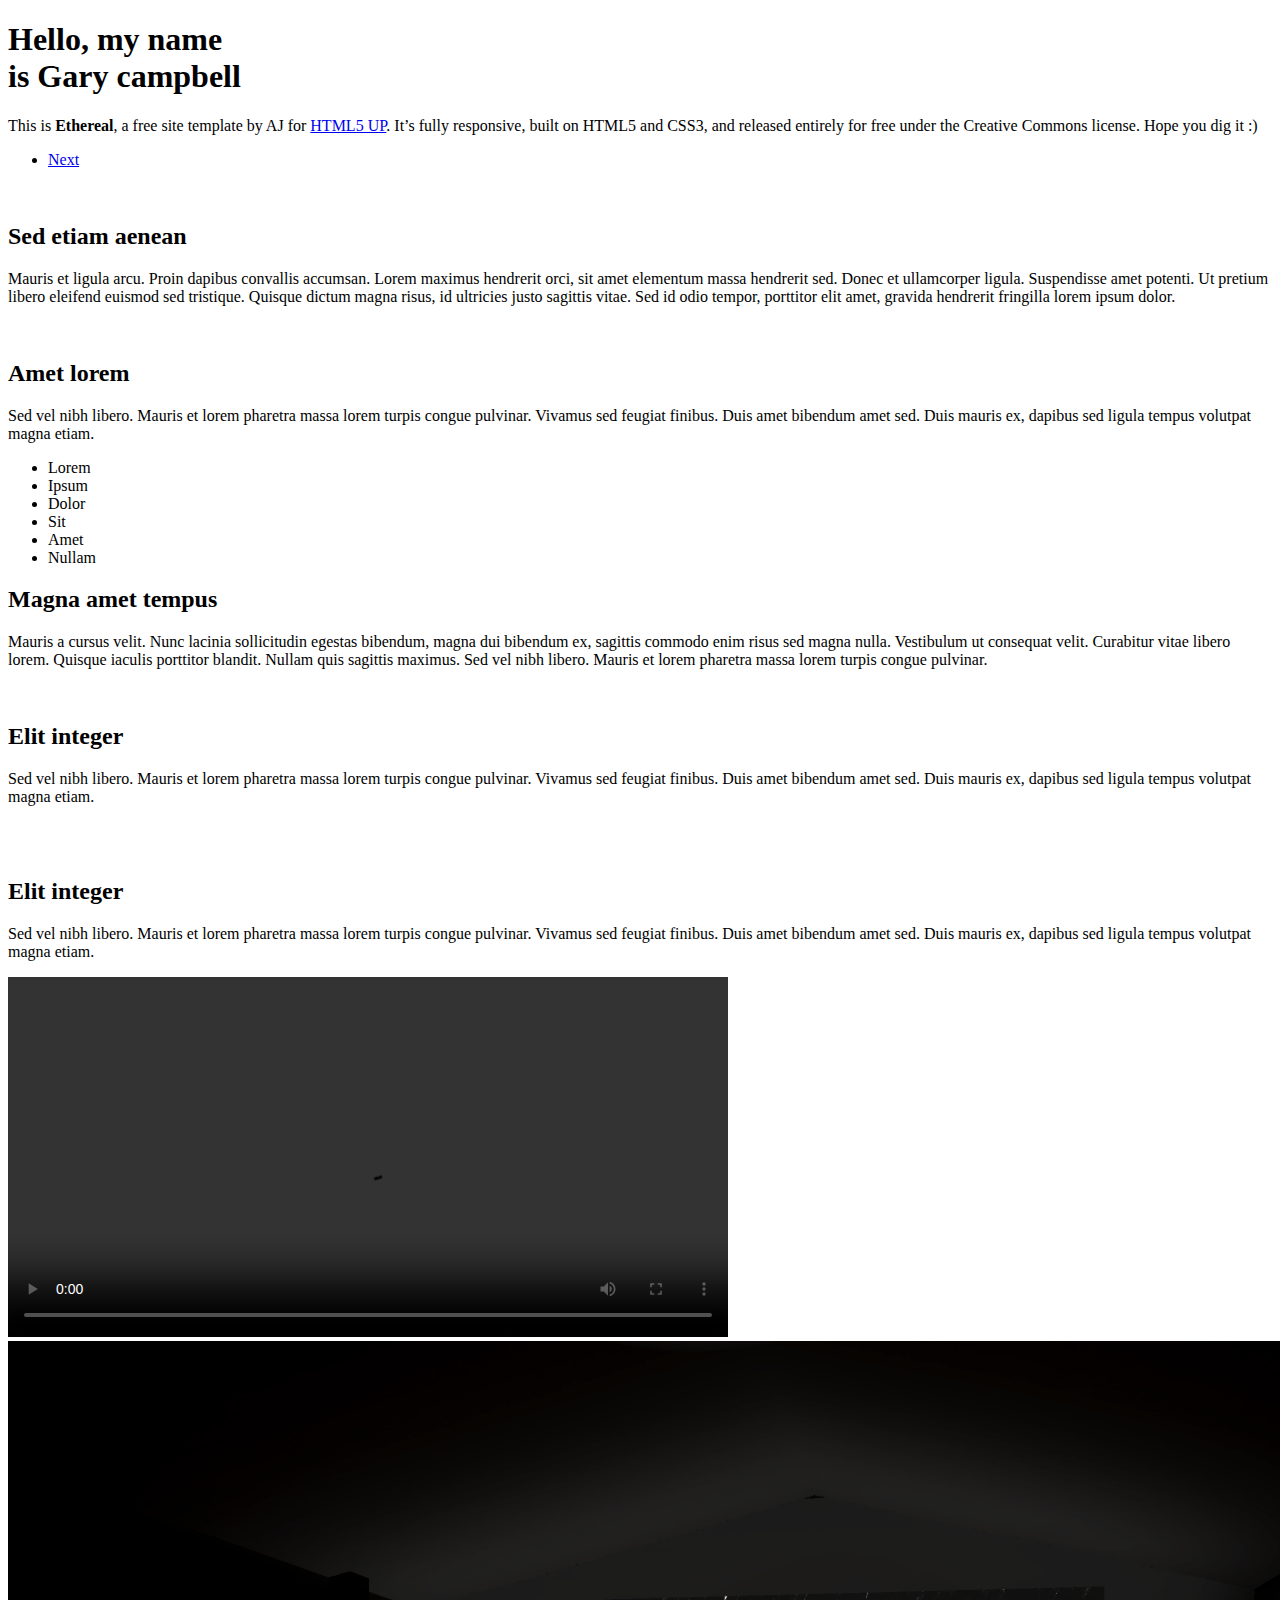
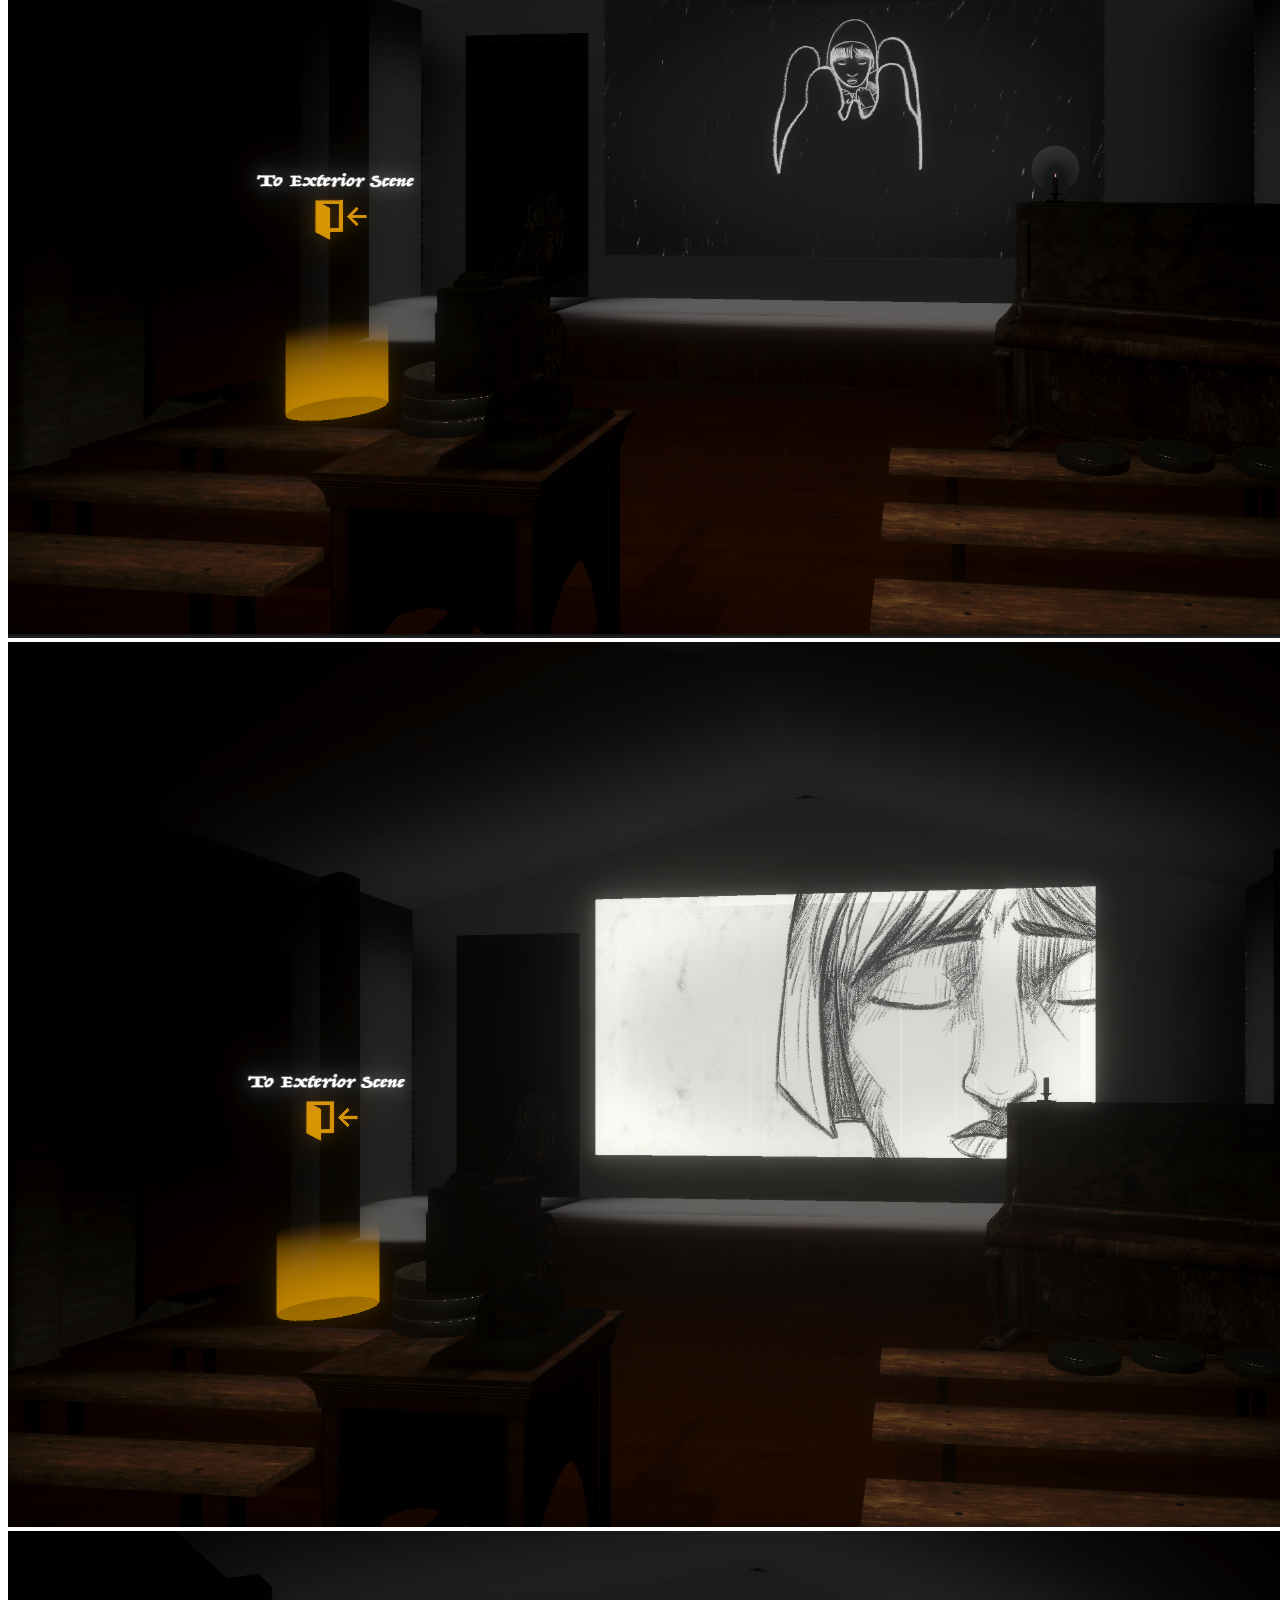
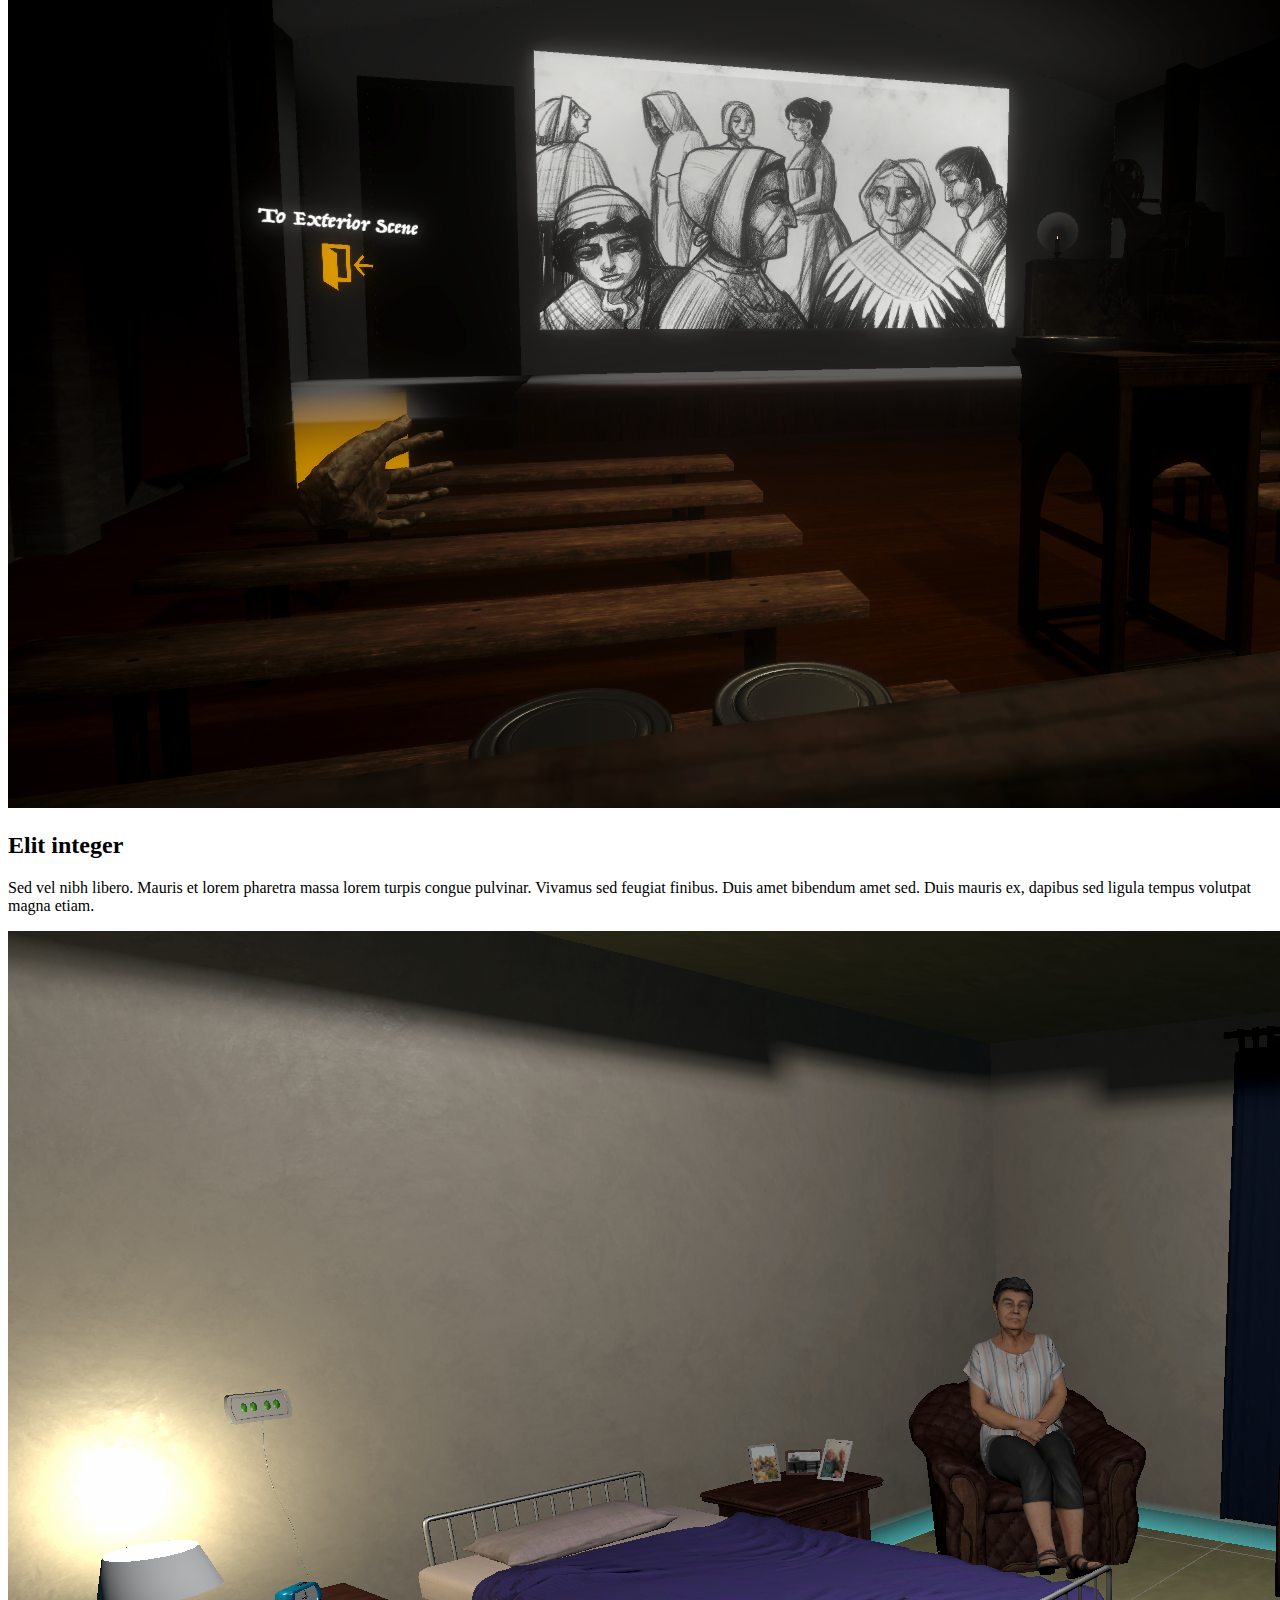
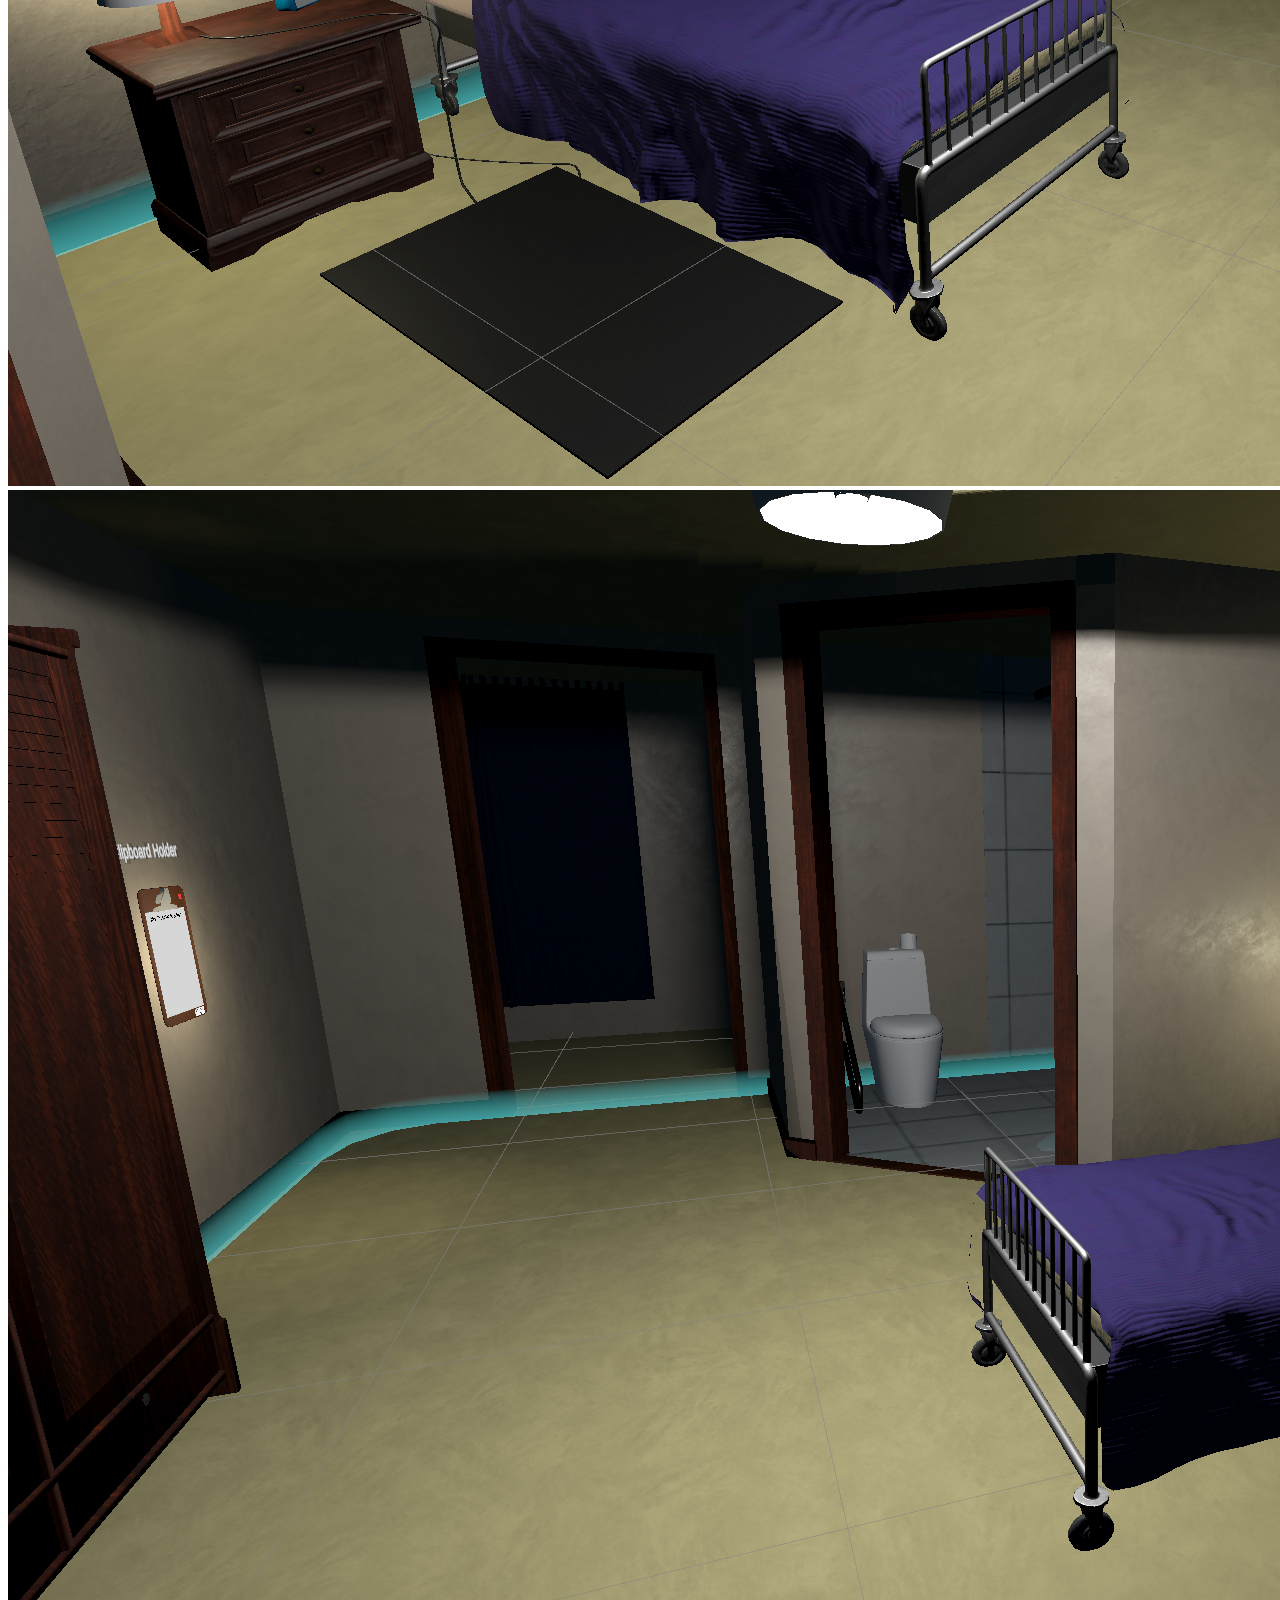
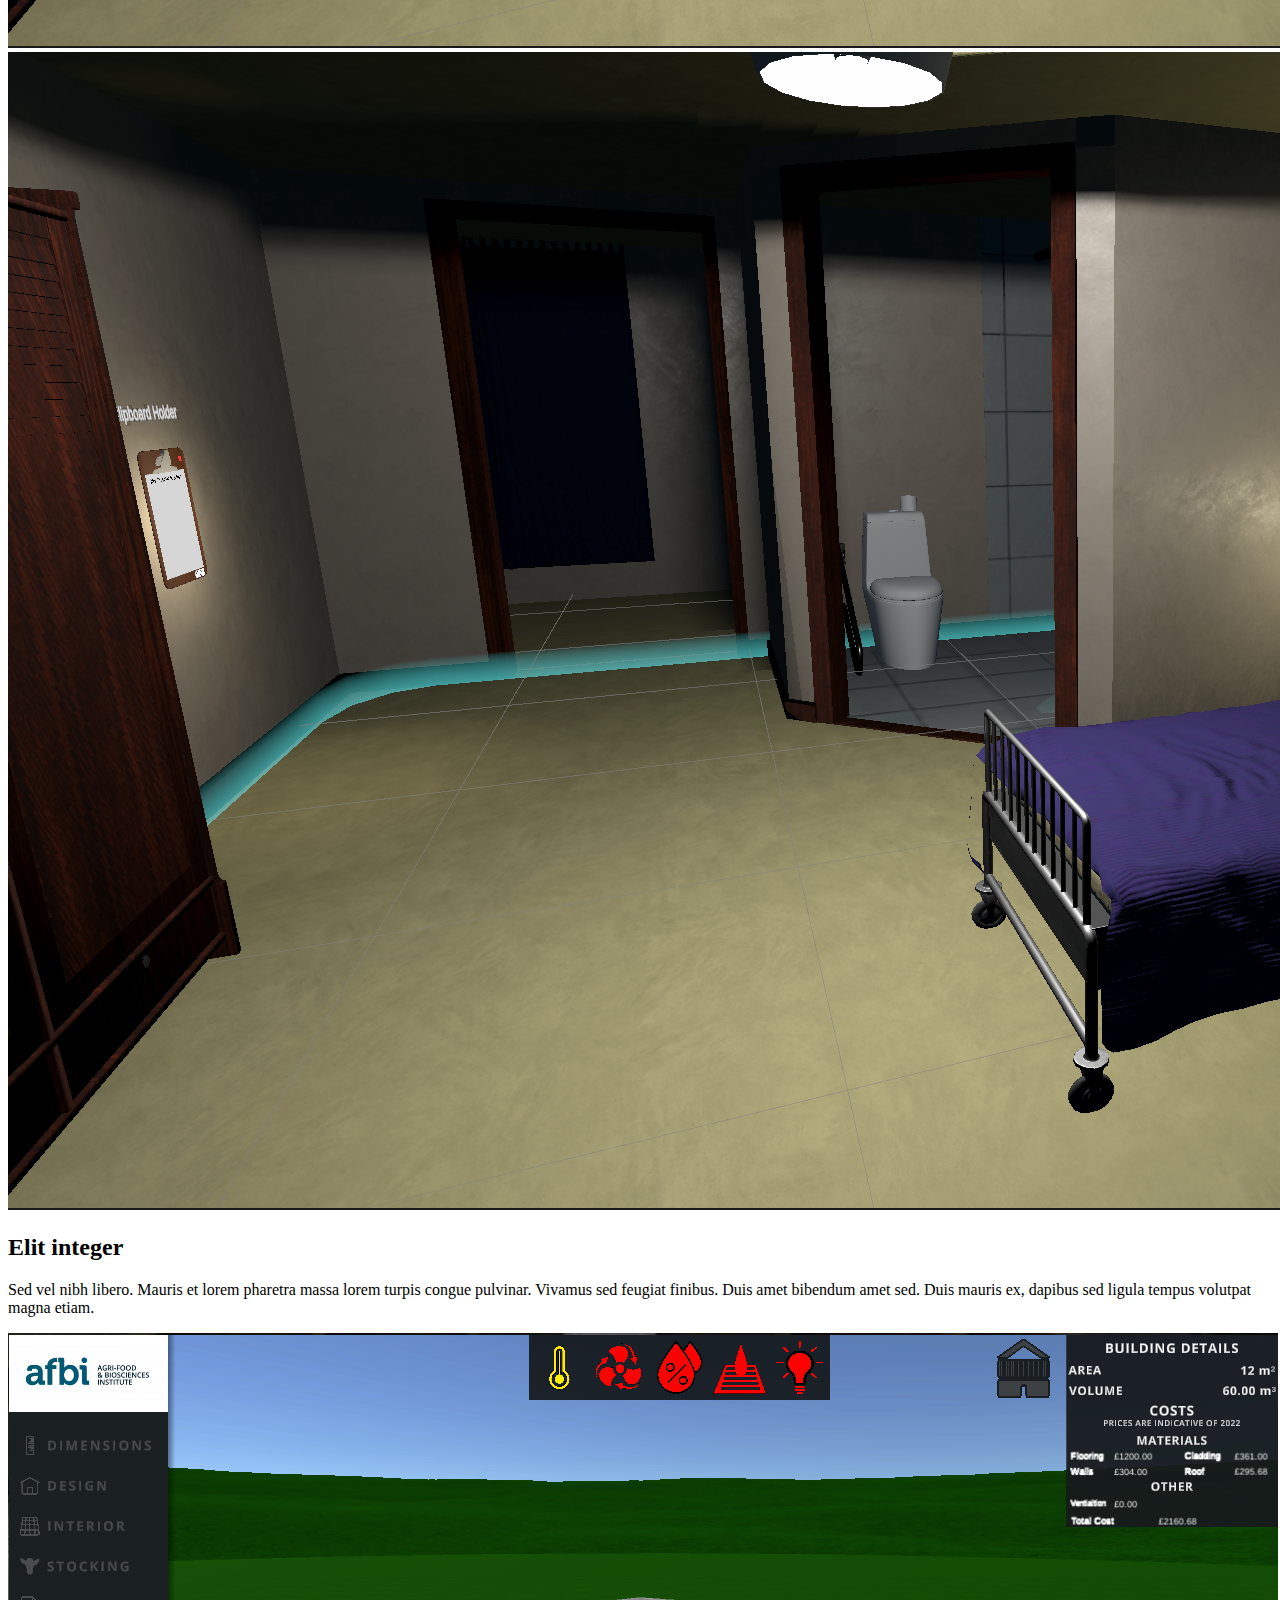
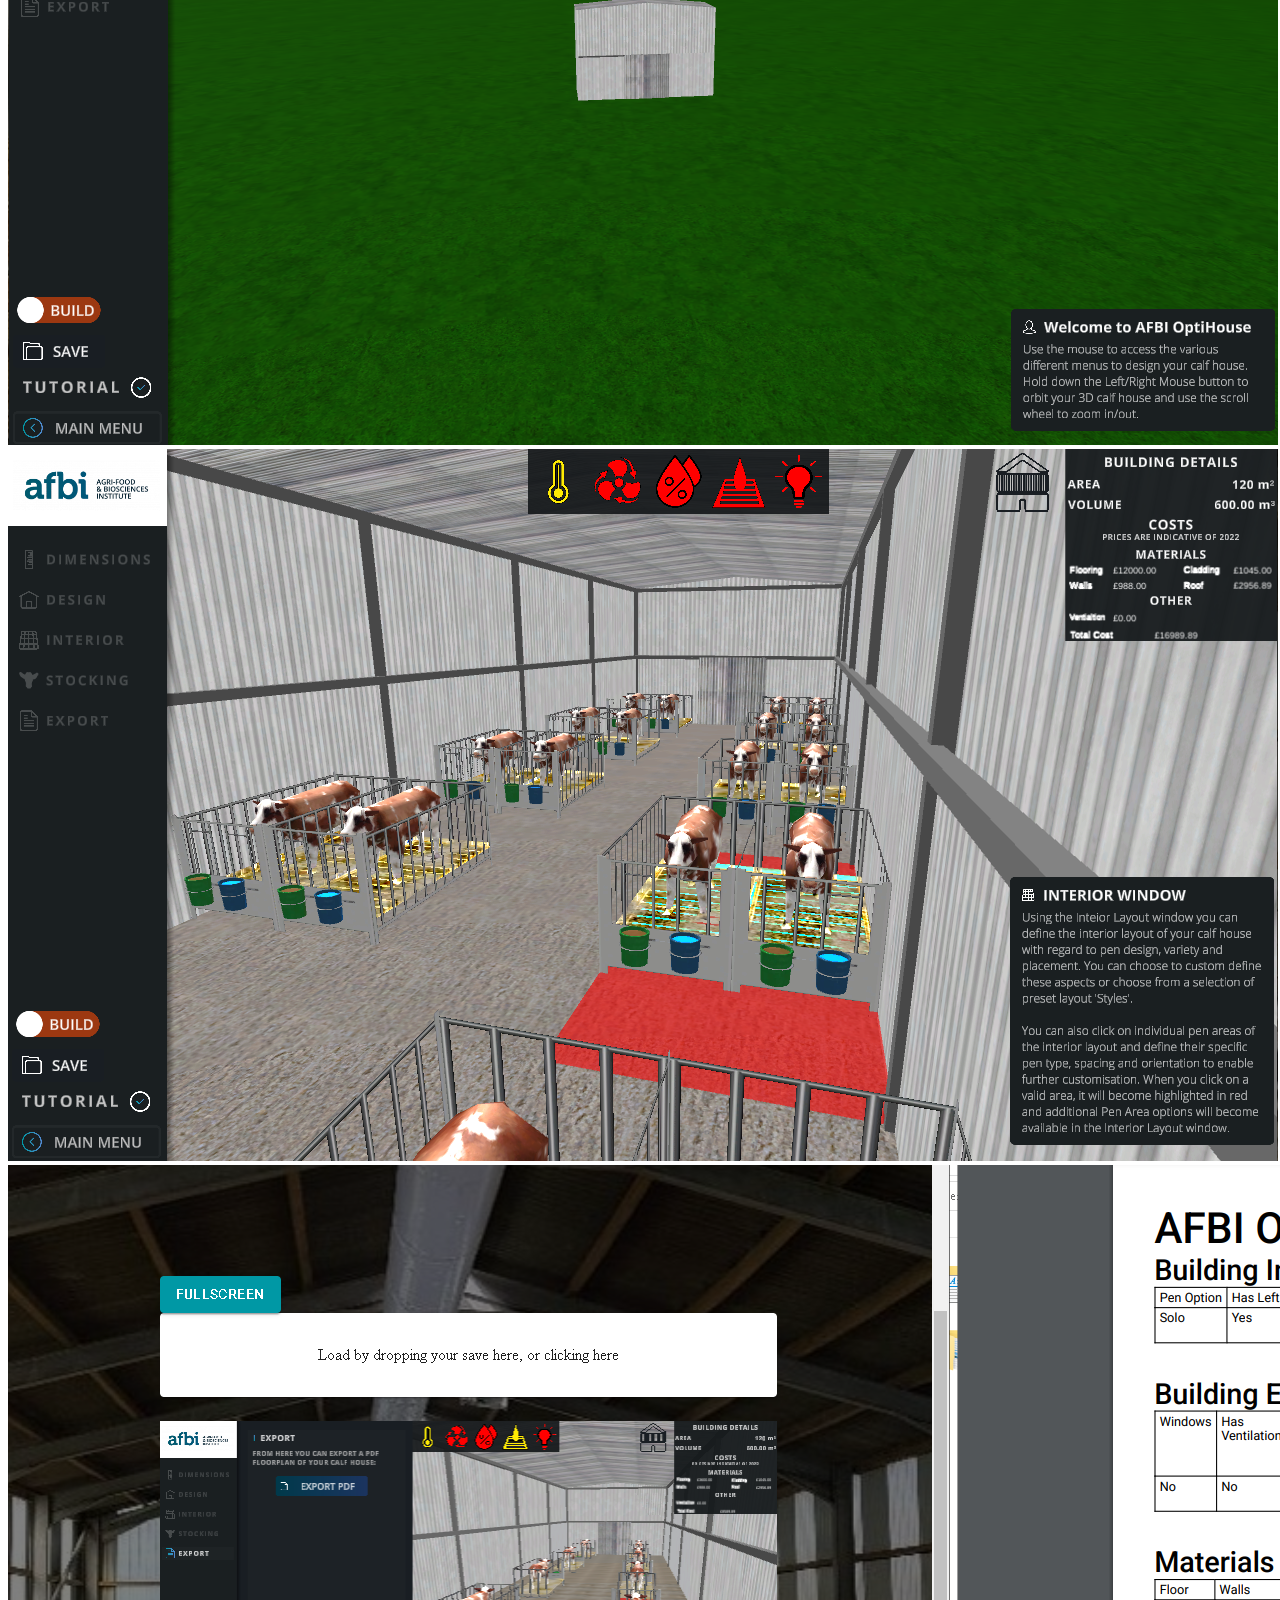
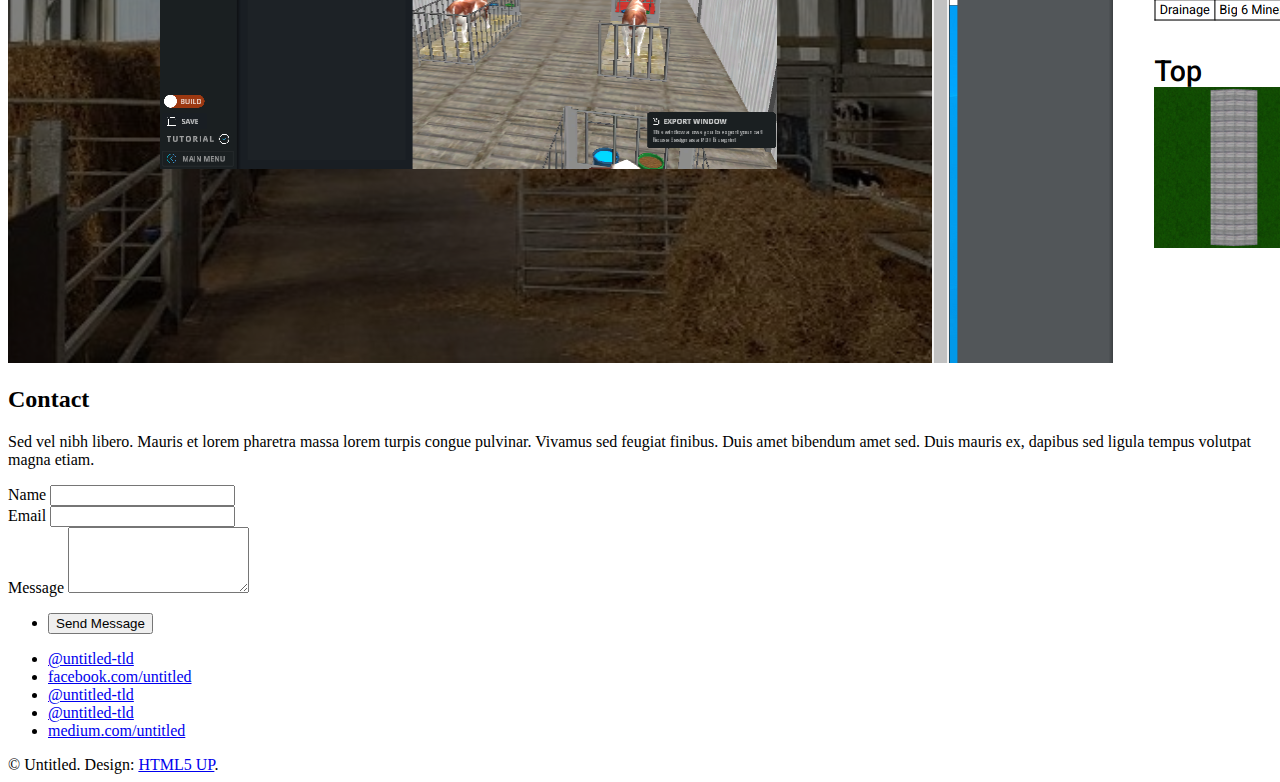
==== index.html @ 5f980764 "Image updates" ====
<!DOCTYPE HTML>
<!--
	Ethereal by HTML5 UP
	html5up.net | @ajlkn
	Free for personal and commercial use under the CCA 3.0 license (html5up.net/license)
-->
<html>
	<head>
		<title>Ethereal by HTML5 UP</title>
		<meta charset="utf-8" />
		<meta name="viewport" content="width=device-width, initial-scale=1, user-scalable=no" />
		<link rel="stylesheet" href="assets/css/main.css" />
		<noscript><link rel="stylesheet" href="assets/css/noscript.css" /></noscript>
	</head>
	<body class="is-preload">

		<!-- Page Wrapper -->
			<div id="page-wrapper">

				<!-- Wrapper -->
				<div id="wrapper">

					<!-- Panel (Banner) -->
					<section class="panel banner right">
						<div class="content color0 span-3-75">
							<h1 class="major">
								Hello, my name<br />
								is Gary campbell
							</h1>
							<p>This is <strong>Ethereal</strong>, a free site template by AJ for <a href="https://html5up.net">HTML5 UP</a>. It’s fully responsive, built on HTML5 and CSS3, and released entirely for free under the Creative Commons license. Hope you dig it :)</p>
							<ul class="actions">
								<li><a href="#first" class="button primary color1 circle icon solid fa-angle-right">Next</a></li>
							</ul>
						</div>
						<div class="image filtered span-1-75" data-position="25% 25%">
							<img src="images/pic01.jpg" alt="" />
						</div>
					</section>

					<!-- Panel (Spotlight) -->
					<section class="panel spotlight medium right" id="first">
						<div class="content span-7">
							<h2 class="major">Sed etiam aenean</h2>
							<p>Mauris et ligula arcu. Proin dapibus convallis accumsan. Lorem maximus hendrerit orci, sit amet elementum massa hendrerit sed. Donec et ullamcorper ligula. Suspendisse amet potenti. Ut pretium libero eleifend euismod sed tristique. Quisque dictum magna risus, id ultricies justo sagittis vitae. Sed id odio tempor, porttitor elit amet, gravida hendrerit fringilla lorem ipsum dolor.</p>
						</div>
						<div class="image filtered tinted" data-position="top left">
							<img src="images/pic02.jpg" alt="" />
						</div>
					</section>

					<!-- Panel -->
					<section class="panel color1">
						<div class="intro joined">
							<h2 class="major">Amet lorem</h2>
							<p>Sed vel nibh libero. Mauris et lorem pharetra massa lorem turpis congue pulvinar. Vivamus sed feugiat finibus. Duis amet bibendum amet sed. Duis mauris ex, dapibus sed ligula tempus volutpat magna etiam.</p>
						</div>
						<div class="inner">
							<ul class="grid-icons three connected">
								<li><span class="icon fa-gem"><span class="label">Lorem</span></span></li>
								<li><span class="icon solid fa-camera-retro"><span class="label">Ipsum</span></span></li>
								<li><span class="icon solid fa-cog"><span class="label">Dolor</span></span></li>
								<li><span class="icon solid fa-paper-plane"><span class="label">Sit</span></span></li>
								<li><span class="icon solid fa-chart-bar"><span class="label">Amet</span></span></li>
								<li><span class="icon solid fa-code"><span class="label">Nullam</span></span></li>
							</ul>
						</div>
					</section>

					<!-- Panel (Spotlight) -->
					<section class="panel spotlight large left">
						<div class="content span-5">
							<h2 class="major">Magna amet tempus</h2>
							<p>Mauris a cursus velit. Nunc lacinia sollicitudin egestas bibendum, magna dui bibendum ex, sagittis commodo enim risus sed magna nulla. Vestibulum ut consequat velit. Curabitur vitae libero lorem. Quisque iaculis porttitor blandit. Nullam quis sagittis maximus. Sed vel nibh libero. Mauris et lorem pharetra massa lorem turpis congue pulvinar.</p>
						</div>
						<div class="image filtered tinted" data-position="top right">
							<img src="images/pic03.jpg" alt="" />
						</div>
					</section>

					<!-- ETN Panel -->
					<section class="panel">
						<div class="intro color1">
							<h2 class="major">Elit integer</h2>
							<p>Sed vel nibh libero. Mauris et lorem pharetra massa lorem turpis congue pulvinar. Vivamus sed feugiat finibus. Duis amet bibendum amet sed. Duis mauris ex, dapibus sed ligula tempus volutpat magna etiam.</p>
						</div>
						<div class="gallery">
							<div class="group span-3">
								<a href="images/portfolio/EscapeTheNight1.png" class="image filtered span-3" data-position="bottom"><img src="images/portfolio/EscapeTheNight1.png" alt="" /></a>
								<a href="images/portfolio/EscapeTheNight2.png" class="image filtered span-3" data-position="center"><img src="images/portfolio/EscapeTheNight2.png" alt="" /></a>
							</div>
							<a href="images/portfolio/EscapeTheNight4.png" class="image filtered span-3-5" data-position="top"><img src="images/portfolio/EscapeTheNight4.png" alt="" /></a>
						</div>
					</section>

					<!-- Demonised Panel -->
					<section class="panel">

						<div class="intro color2">
							<h2 class="major">Elit integer</h2>
							<p>Sed vel nibh libero. Mauris et lorem pharetra massa lorem turpis congue pulvinar. Vivamus sed feugiat finibus. Duis amet bibendum amet sed. Duis mauris ex, dapibus sed ligula tempus volutpat magna etiam.</p>
						</div>
						<div class="gallery">
							<video width="720" height="360" controls>
								<source src="video\DemonisedShowcase.mp4" type="video/mp4">
								Your browser does not support the video tag.
							</video>
						</div>
						<div class="gallery">
							<div class="group span-3">
								<a href="images/portfolio/Demonised1.png" class="image filtered span-3" data-position="bottom"><img src="images/portfolio/Demonised1.png" alt="" /></a>
								<a href="images/portfolio/Demonised2.png" class="image filtered span-3" data-position="center"><img src="images/portfolio/Demonised2.png" alt="" /></a>
							</div>
							<a href="images/portfolio/Demonised3.png" class="image filtered span-3-5" data-position="top"><img src="images/portfolio/Demonised3.png" alt="" /></a>
						</div>

					</section>

					<!-- Fall Awareness Panel -->
					<section class="panel">
						<div class="intro color0">
							<h2 class="major">Elit integer</h2>
							<p>Sed vel nibh libero. Mauris et lorem pharetra massa lorem turpis congue pulvinar. Vivamus sed feugiat finibus. Duis amet bibendum amet sed. Duis mauris ex, dapibus sed ligula tempus volutpat magna etiam.</p>
						</div>
						<div class="gallery">
							<div class="group span-3">
								<a href="images/portfolio/FallAwareness1.png" class="image filtered span-3" data-position="bottom"><img src="images/portfolio/FallAwareness1.png" alt="" /></a>
								<a href="images/portfolio/FallAwareness2.png" class="image filtered span-3" data-position="center"><img src="images/portfolio/FallAwareness2.png" alt="" /></a>
							</div>
							<a href="images/portfolio/FallAwareness3.png" class="image filtered span-3" data-position="top"><img src="images/portfolio/FallAwareness2.png" alt="" /></a>
					
						</div>
					</section>


					<!--AFBI Panel -->
					<section class="panel">
						<div class="intro color2-alt">
							<h2 class="major">Elit integer</h2>
							<p>Sed vel nibh libero. Mauris et lorem pharetra massa lorem turpis congue pulvinar. Vivamus sed feugiat finibus. Duis amet bibendum amet sed. Duis mauris ex, dapibus sed ligula tempus volutpat magna etiam.</p>
						</div>
						<div class="gallery">
							<div class="group span-3">
								<a href="images/portfolio/AFBI.png" class="image filtered span-3" data-position="bottom"><img src="images/portfolio/AFBI.png" alt="" /></a>
								<a href="images/portfolio/AFBI1.png" class="image filtered span-3" data-position="center"><img src="images/portfolio/AFBI1.png" alt="" /></a>
							</div>
							<a href="images/portfolio/AFBI2.png" class="image filtered span-6-5" data-position="top"><img src="images/portfolio/AFBI2.png" alt="" /></a>
						</div>
					</section>

					<!-- Panel -->
					<section class="panel color4-alt">
						<div class="intro color4">
							<h2 class="major">Contact</h2>
							<p>Sed vel nibh libero. Mauris et lorem pharetra massa lorem turpis congue pulvinar. Vivamus sed feugiat finibus. Duis amet bibendum amet sed. Duis mauris ex, dapibus sed ligula tempus volutpat magna etiam.</p>
						</div>
						<div class="inner columns divided">
							<div class="span-3-25">
								<form method="post" action="#">
									<div class="fields">
										<div class="field half">
											<label for="name">Name</label>
											<input type="text" name="name" id="name" />
										</div>
										<div class="field half">
											<label for="email">Email</label>
											<input type="email" name="email" id="email" />
										</div>
										<div class="field">
											<label for="message">Message</label>
											<textarea name="message" id="message" rows="4"></textarea>
										</div>
									</div>
									<ul class="actions">
										<li><input type="submit" value="Send Message" class="button primary" /></li>
									</ul>
								</form>
							</div>
							<div class="span-1-5">
								<ul class="contact-icons color1">
									<li class="icon brands fa-twitter"><a href="#">@untitled-tld</a></li>
									<li class="icon brands fa-facebook-f"><a href="#">facebook.com/untitled</a></li>
									<li class="icon brands fa-snapchat-ghost"><a href="#">@untitled-tld</a></li>
									<li class="icon brands fa-instagram"><a href="#">@untitled-tld</a></li>
									<li class="icon brands fa-medium-m"><a href="#">medium.com/untitled</a></li>
								</ul>
							</div>
						</div>
					</section>

					<!-- Panel -->
					<!--<section class="panel color2-alt">
						<div class="intro color2">
							<h2 class="major">Elements</h2>
							<p>Sed vel nibh libero. Mauris et lorem pharetra massa lorem turpis congue pulvinar. Vivamus sed feugiat finibus. Duis amet bibendum amet sed. Duis mauris ex, dapibus sed ligula tempus volutpat magna etiam. </p>
						</div>
						<div class="inner columns aligned">
							<div class="span-2-75">

								<h3 class="major">Text</h3>
								<p>
									This is <b>bold</b> and this is <strong>strong</strong>. This is <i>italic</i> and this is <em>emphasized</em>.
									This is <sup>superscript</sup> text and this is <sub>subscript</sub> text.
									This is <u>underlined</u> and this is code: <code>for (;;) { ... }</code>. Finally, <a href="#">this is a link</a>.
								</p>

								<h1>Heading Level 1</h1>
								<h2>Heading Level 2</h2>
								<h3>Heading Level 3</h3>
								<h4>Heading Level 4</h4>
								<h5>Heading Level 5</h5>
								<h6>Heading Level 6</h6>

							</div>
							<div class="span-3">

								<h4>Blockquote</h4>
								<blockquote>Lorem ipsum dolor sit amet. Felis sagittis eget tempus euismod. Vestibulum ante ipsum primis in vestibulum. Blandit adipiscing eu iaculis volutpat ac adipiscing volutpat ac adipiscing faucibus.</blockquote>

								<h4>Preformatted</h4>
								<pre><code>i = 0;

while (!deck.isInOrder()) {
    print 'Iteration ' + (i++);
    deck.shuffle();
}

print 'It took ' + i + ' iterations to sort the deck.';</code></pre>

							</div>
							<div class="span-1-25">

								<h3 class="major">Lists</h3>

								<h4>Unordered</h4>
								<ul>
									<li>Lorem ipsum dolor sit.</li>
									<li>Dolor pulvinar etiam.</li>
									<li>Etiam vel felis viverra.</li>
								</ul>

								<h4>Alternate</h4>
								<ul class="alt">
									<li>Lorem ipsum dolor sit.</li>
									<li>Dolor pulvinar etiam.</li>
									<li>Etiam vel felis viverra.</li>
									<li>Felis enim feugiat.</li>
								</ul>

							</div>
							<div class="span-1-5">

								<h4>Ordered</h4>
								<ol>
									<li>Lorem ipsum dolor sit.</li>
									<li>Dolor pulvinar etiam.</li>
									<li>Etiam vel felis viverra.</li>
									<li>Felis enim feugiat.</li>
									<li>Etiam vel felis lorem.</li>
								</ol>

								<h4>Actions</h4>
								<ul class="actions">
									<li><a href="#" class="button primary color2">Default</a></li>
									<li><a href="#" class="button">Default</a></li>
								</ul>
								<ul class="actions stacked">
									<li><a href="#" class="button primary color2">Default</a></li>
									<li><a href="#" class="button">Default</a></li>
								</ul>

							</div>
							<div class="span-1-25">

								<h4>Icons</h4>
								<ul class="icons">
									<li><a href="#" class="icon brands fa-twitter"><span class="label">Twitter</span></a></li>
									<li><a href="#" class="icon brands fa-facebook-f"><span class="label">Facebook</span></a></li>
									<li><a href="#" class="icon brands fa-instagram"><span class="label">Instagram</span></a></li>
									<li><a href="#" class="icon brands fa-github"><span class="label">GitHub</span></a></li>
									<li><a href="#" class="icon brands fa-medium-m"><span class="label">Medium</span></a></li>
								</ul>

								<h4>Contact Icons</h4>
								<ul class="contact-icons color2">
									<li class="icon brands fa-twitter"><a href="#">Twitter</a></li>
									<li class="icon brands fa-facebook-f"><a href="#">Facebook</a></li>
									<li class="icon brands fa-instagram"><a href="#">Instagram</a></li>
									<li class="icon brands fa-github"><a href="#">GitHub</a></li>
									<li class="icon brands fa-medium-m"><a href="#">Medium</a></li>
								</ul>

							</div>
							<div class="span-3">
								<h3 class="major">Table</h3>
								<h4>Default</h4>
								<div class="table-wrapper">
									<table>
										<thead>
											<tr>
												<th>Name</th>
												<th>Description</th>
												<th>Price</th>
											</tr>
										</thead>
										<tbody>
											<tr>
												<td>Item One</td>
												<td>Ante turpis integer aliquet porttitor.</td>
												<td>29.99</td>
											</tr>
											<tr>
												<td>Item Two</td>
												<td>Vis ac commodo adipiscing arcu aliquet.</td>
												<td>19.99</td>
											</tr>
											<tr>
												<td>Item Three</td>
												<td> Morbi faucibus arcu accumsan lorem.</td>
												<td>29.99</td>
											</tr>
											<tr>
												<td>Item Four</td>
												<td>Vitae integer tempus condimentum.</td>
												<td>19.99</td>
											</tr>
										</tbody>
										<tfoot>
											<tr>
												<td colspan="2"></td>
												<td>100.00</td>
											</tr>
										</tfoot>
									</table>
								</div>
							</div>
							<div class="span-3">
								<h4>Alternate</h4>
								<div class="table-wrapper">
									<table class="alt">
										<thead>
											<tr>
												<th>Name</th>
												<th>Description</th>
												<th>Price</th>
											</tr>
										</thead>
										<tbody>
											<tr>
												<td>Item One</td>
												<td>Ante turpis integer aliquet porttitor.</td>
												<td>29.99</td>
											</tr>
											<tr>
												<td>Item Two</td>
												<td>Vis ac commodo adipiscing arcu aliquet.</td>
												<td>19.99</td>
											</tr>
											<tr>
												<td>Item Three</td>
												<td> Morbi faucibus arcu accumsan lorem.</td>
												<td>29.99</td>
											</tr>
											<tr>
												<td>Item Four</td>
												<td>Vitae integer tempus condimentum.</td>
												<td>19.99</td>
											</tr>
											<tr>
												<td>Item Five</td>
												<td>Ante turpis integer aliquet porttitor.</td>
												<td>29.99</td>
											</tr>
										</tbody>
										<tfoot>
											<tr>
												<td colspan="2"></td>
												<td>100.00</td>
											</tr>
										</tfoot>
									</table>
								</div>
							</div>
							<div class="span-2-25">
								<h3 class="major">Buttons</h3>
								<ul class="actions">
									<li><a href="#" class="button primary color2">Primary</a></li>
									<li><a href="#" class="button">Default</a></li>
								</ul>
								<ul class="actions">
									<li><a href="#" class="button">Default</a></li>
									<li><a href="#" class="button large">Large</a></li>
									<li><a href="#" class="button small">Small</a></li>
								</ul>
								<ul class="actions">
									<li><a href="#" class="button primary color2 icon solid fa-cog">Icon</a></li>
									<li><a href="#" class="button icon fa-gem">Icon</a></li>
								</ul>
								<ul class="actions">
									<li><span class="button primary color2 disabled">Disabled</span></li>
									<li><span class="button disabled">Disabled</span></li>
								</ul>
								<ul class="actions">
									<li><a href="#" class="button primary color2 circle icon solid fa-cog">Icon</a></li>
									<li><a href="#" class="button circle icon fa-gem">Icon</a></li>
								</ul>
							</div>
							<div class="span-4-5">
								<h3 class="major">Form</h3>
								<form method="post" action="#">
									<div class="fields">
										<div class="field third">
											<label for="demo-name">Name</label>
											<input type="text" name="demo-name" id="demo-name" value="" placeholder="Jane Doe" />
										</div>
										<div class="field third">
											<label for="demo-email">Email</label>
											<input type="email" name="demo-email" id="demo-email" value="" placeholder="jane@untitled.tld" />
										</div>
										<div class="field third">
											<label for="demo-category">Category</label>
											<div class="select-wrapper">
												<select name="demo-category" id="demo-category">
													<option value="">-</option>
													<option value="1">Manufacturing</option>
													<option value="1">Shipping</option>
													<option value="1">Administration</option>
													<option value="1">Human Resources</option>
												</select>
											</div>
										</div>
										<div class="field quarter">
											<input type="radio" id="demo-priority-low" name="demo-priority" class="color2" checked />
											<label for="demo-priority-low">Low Priority</label>
										</div>
										<div class="field quarter">
											<input type="radio" id="demo-priority-high" name="demo-priority" class="color2" />
											<label for="demo-priority-high">High Priority</label>
										</div>
										<div class="field quarter">
											<input type="checkbox" id="demo-copy" name="demo-copy" class="color2" />
											<label for="demo-copy">Email a copy</label>
										</div>
										<div class="field quarter">
											<input type="checkbox" id="demo-human" name="demo-human" class="color2" checked />
											<label for="demo-human">Not a robot</label>
										</div>
										<div class="field">
											<label for="demo-message">Message</label>
											<textarea name="demo-message" id="demo-message" placeholder="Enter your message" rows="2"></textarea>
										</div>
									</div>
									<ul class="actions">
										<li><input type="submit" value="Send Message" class="primary color2" /></li>
										<li><input type="reset" value="Reset" /></li>
									</ul>
								</form>
							</div>
						</div>
					</section>-->

					<!-- Copyright -->
					<div class="copyright">&copy; Untitled. Design: <a href="https://html5up.net">HTML5 UP</a>.</div>

				</div>

			</div>

		<!-- Scripts -->
			<script src="assets/js/jquery.min.js"></script>
			<script src="assets/js/browser.min.js"></script>
			<script src="assets/js/breakpoints.min.js"></script>
			<script src="assets/js/main.js"></script>

	</body>
</html>
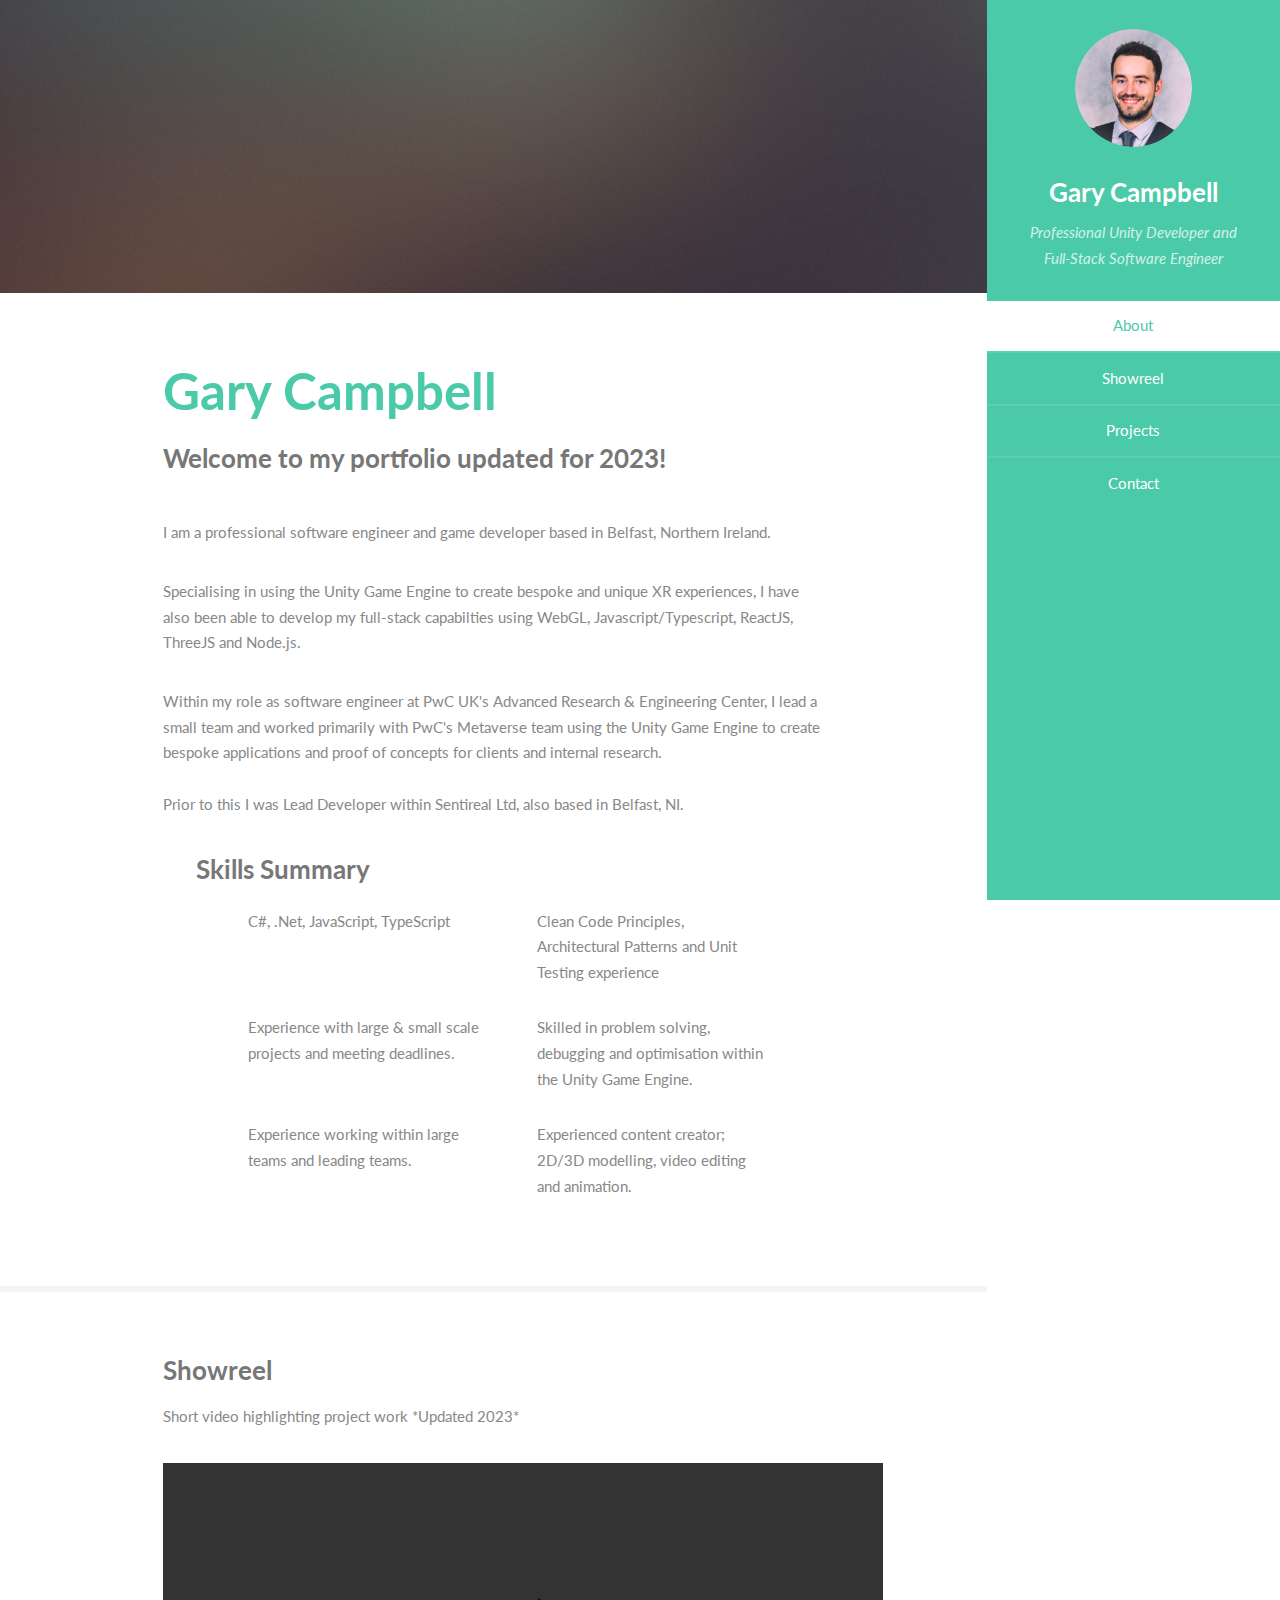
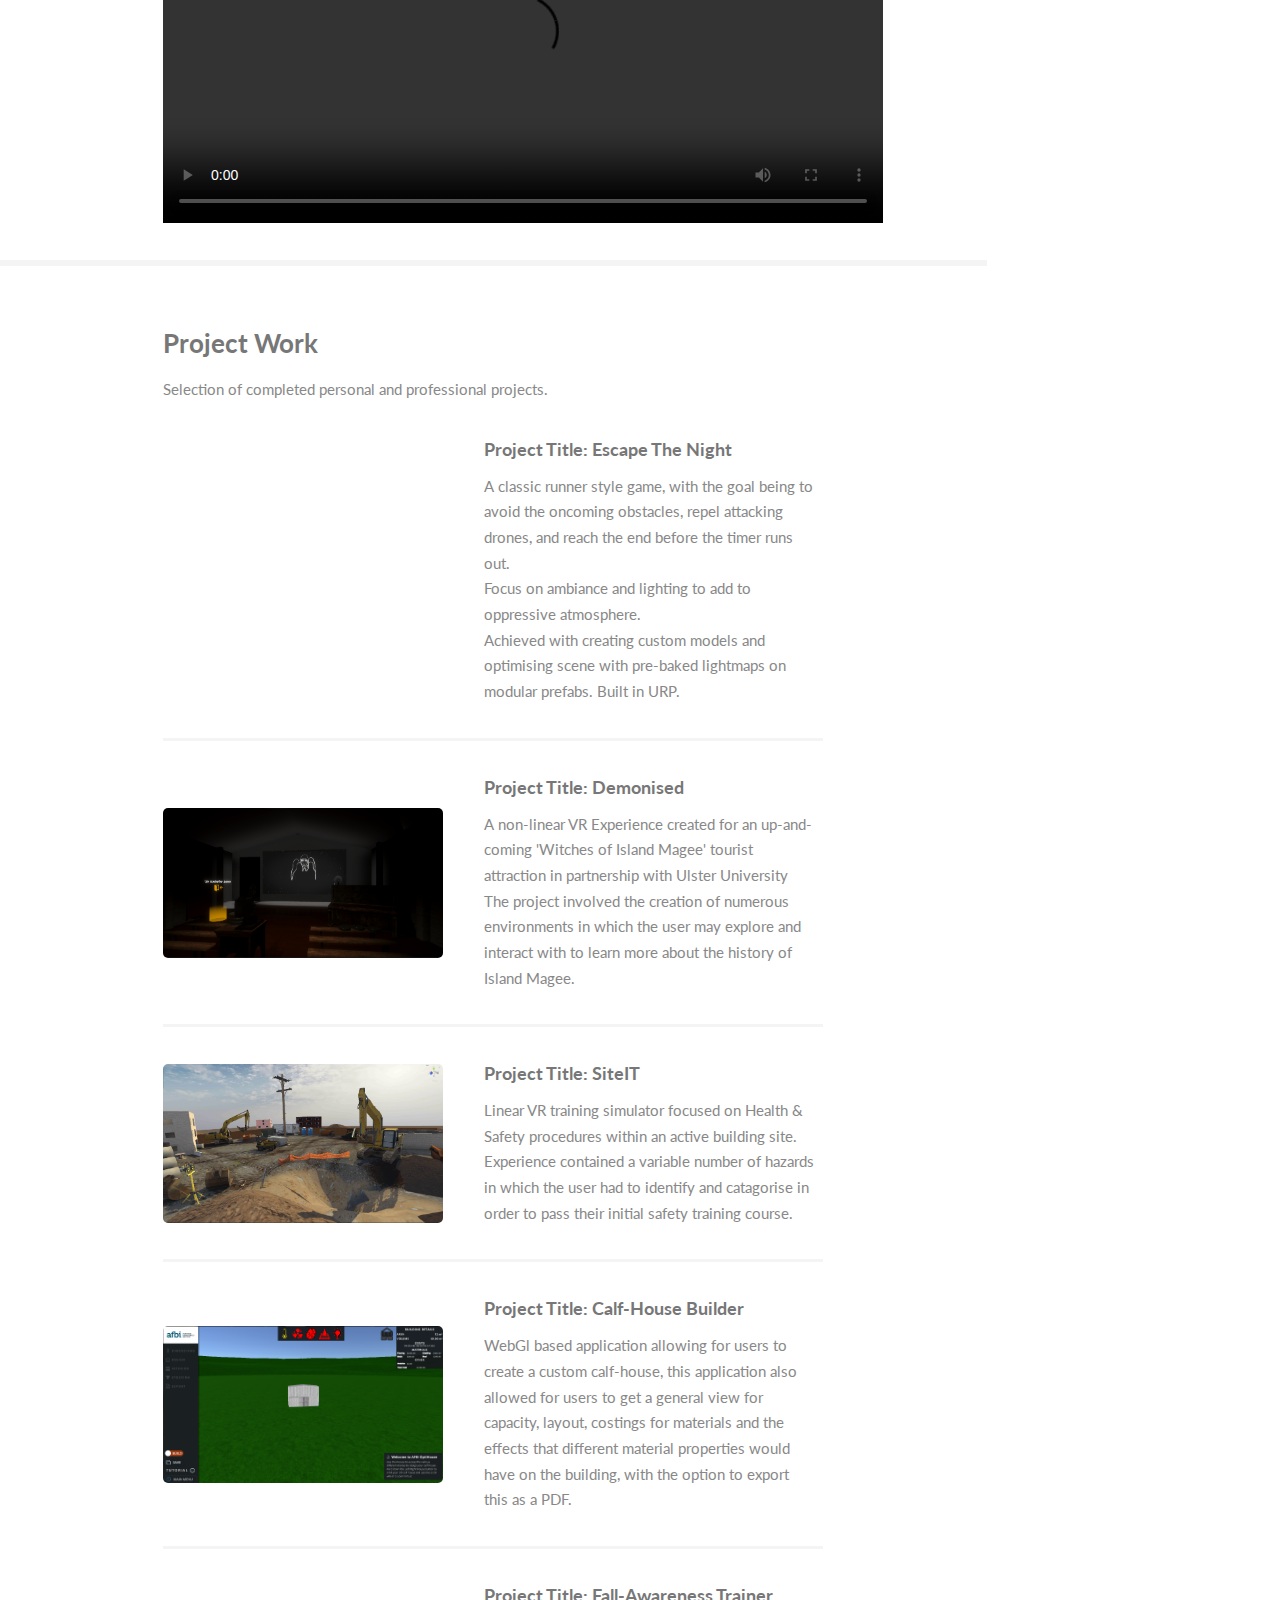
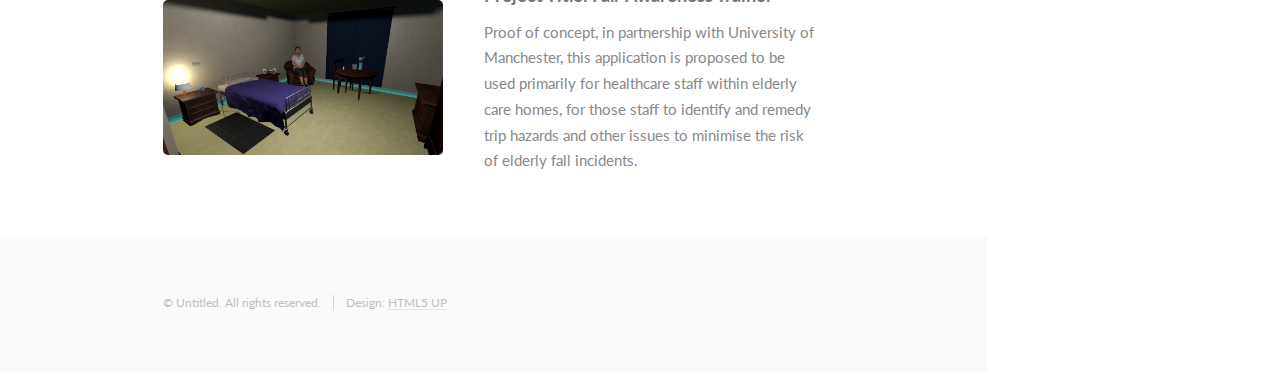
==== commit d02cd8ea: "SiteUpdate" ====
--- a/index.html
+++ b/index.html
@@ -1,474 +1,520 @@
 <!DOCTYPE HTML>
 <!--
-	Ethereal by HTML5 UP
+	Read Only by HTML5 UP
 	html5up.net | @ajlkn
 	Free for personal and commercial use under the CCA 3.0 license (html5up.net/license)
 -->
 <html>
 	<head>
-		<title>Ethereal by HTML5 UP</title>
+		<title>Gary's Portfolio</title>
 		<meta charset="utf-8" />
 		<meta name="viewport" content="width=device-width, initial-scale=1, user-scalable=no" />
 		<link rel="stylesheet" href="assets/css/main.css" />
-		<noscript><link rel="stylesheet" href="assets/css/noscript.css" /></noscript>
 	</head>
 	<body class="is-preload">
 
-		<!-- Page Wrapper -->
-			<div id="page-wrapper">
-
-				<!-- Wrapper -->
-				<div id="wrapper">
-
-					<!-- Panel (Banner) -->
-					<section class="panel banner right">
-						<div class="content color0 span-3-75">
-							<h1 class="major">
-								Hello, my name<br />
-								is Gary campbell
-							</h1>
-							<p>This is <strong>Ethereal</strong>, a free site template by AJ for <a href="https://html5up.net">HTML5 UP</a>. It’s fully responsive, built on HTML5 and CSS3, and released entirely for free under the Creative Commons license. Hope you dig it :)</p>
-							<ul class="actions">
-								<li><a href="#first" class="button primary color1 circle icon solid fa-angle-right">Next</a></li>
-							</ul>
-						</div>
-						<div class="image filtered span-1-75" data-position="25% 25%">
-							<img src="images/pic01.jpg" alt="" />
-						</div>
-					</section>
-
-					<!-- Panel (Spotlight) -->
-					<section class="panel spotlight medium right" id="first">
-						<div class="content span-7">
-							<h2 class="major">Sed etiam aenean</h2>
-							<p>Mauris et ligula arcu. Proin dapibus convallis accumsan. Lorem maximus hendrerit orci, sit amet elementum massa hendrerit sed. Donec et ullamcorper ligula. Suspendisse amet potenti. Ut pretium libero eleifend euismod sed tristique. Quisque dictum magna risus, id ultricies justo sagittis vitae. Sed id odio tempor, porttitor elit amet, gravida hendrerit fringilla lorem ipsum dolor.</p>
-						</div>
-						<div class="image filtered tinted" data-position="top left">
-							<img src="images/pic02.jpg" alt="" />
-						</div>
-					</section>
-
-					<!-- Panel -->
-					<section class="panel color1">
-						<div class="intro joined">
-							<h2 class="major">Amet lorem</h2>
-							<p>Sed vel nibh libero. Mauris et lorem pharetra massa lorem turpis congue pulvinar. Vivamus sed feugiat finibus. Duis amet bibendum amet sed. Duis mauris ex, dapibus sed ligula tempus volutpat magna etiam.</p>
-						</div>
-						<div class="inner">
-							<ul class="grid-icons three connected">
-								<li><span class="icon fa-gem"><span class="label">Lorem</span></span></li>
-								<li><span class="icon solid fa-camera-retro"><span class="label">Ipsum</span></span></li>
-								<li><span class="icon solid fa-cog"><span class="label">Dolor</span></span></li>
-								<li><span class="icon solid fa-paper-plane"><span class="label">Sit</span></span></li>
-								<li><span class="icon solid fa-chart-bar"><span class="label">Amet</span></span></li>
-								<li><span class="icon solid fa-code"><span class="label">Nullam</span></span></li>
+		<!-- Header -->
+			<section id="header">
+				<header>
+					<span class="image avatar"><img src="images/profilephoto.jfif" alt="" /></span>
+					<h1 id="logo"><a href="#">Gary Campbell</a></h1>
+					<p>Professional Unity Developer and Full-Stack Software Engineer</p>
+				</header>
+				<nav id="nav">
+					<ul>
+						<li><a href="#one" class="active">About</a></li>
+						<li><a href="#two">Showreel</a></li>
+						<li><a href="#three">Projects</a></li>
+						<li><a href="#four">Contact</a></li>
+					</ul>
+				</nav>
+				<footer>
+					<ul class="icons">
+						<li><a href="#" class="icon brands fa-twitter"><span class="label">Twitter</span></a></li>
+						<li><a href="#" class="icon brands fa-facebook-f"><span class="label">Facebook</span></a></li>
+						<li><a href="#" class="icon brands fa-instagram"><span class="label">Instagram</span></a></li>
+						<li><a href="#" class="icon brands fa-github"><span class="label">Github</span></a></li>
+						<li><a href="#" class="icon solid fa-envelope"><span class="label">Email</span></a></li>
+					</ul>
+				</footer>
+			</section>
+
+		<!-- Wrapper -->
+			<div id="wrapper">
+
+				<!-- Main -->
+					<div id="main">
+
+						<!-- One -->
+						<section id="one">
+							<div class="image main" data-position="center">
+								<img src="images/banner.jpg" alt="" />
+							</div>
+							<div class="container">
+								<header class="major">
+									<h2>Gary Campbell</h2>
+									<p>
+										Welcome to my portfolio updated for 2023!
+									</p>
+								</header>
+								<p>I am a professional software engineer and game developer based in Belfast, Northern Ireland.</p>
+								<p>
+									Specialising in using the Unity Game Engine to create bespoke and unique XR experiences, I have also been able to develop my full-stack capabilties using WebGL, Javascript/Typescript, ReactJS, ThreeJS and Node.js.
+								</p>
+								<p>
+									Within my role as software engineer at PwC UK's Advanced Research & Engineering Center, I lead a small team and worked primarily with PwC's Metaverse team using the Unity Game Engine to create bespoke applications and proof of concepts for clients and internal research.<br />
+									<br />Prior to this I was Lead Developer within Sentireal Ltd, also based in Belfast, NI.
+								</p>
+
+								<div class="container">
+									<h3>Skills Summary</h3>
+									<ul class="feature-icons">
+										<li class="icon solid fa-code">C#, .Net, JavaScript, TypeScript</li>
+										<li class="icon solid fa-cubes">Clean Code Principles, Architectural Patterns and Unit Testing experience</li>
+										<li class="icon solid fa-coffee">Experience with large & small scale projects and meeting deadlines.</li>
+										<li class="icon solid fa-bolt">Skilled in problem solving, debugging and optimisation within the Unity Game Engine.</li>
+										<li class="icon solid fa-users">Experience working within large teams and leading teams.</li>
+										<li class="icon solid fa-cubes">Experienced content creator; 2D/3D modelling, video editing and animation.</li>
+									</ul>
+								</div>
+							</div>
+						</section>
+						<!--Two-->
+							<section id="two">
+								<div class="container">
+									<h3>Showreel</h3>
+									<p>Short video highlighting project work *Updated 2023*</p>
+									<video width="720" height="360" controls>
+										<source src="movie.mp4" type="video/mp4">
+										<source src="movie.ogg" type="video/ogg">
+										Your browser does not support the video tag.
+									</video>
+								</div>
+							</section>
+
+						<!-- Three -->
+							<section id="three">
+								<div class="container">
+									<h3>Project Work</h3>
+									<p>Selection of completed personal and professional projects.</p>
+									<div class="features">
+										<article>
+											<a href="images/portfolio/EscapeTheNight1.png" class="image"><img src="images/portfolio/EscapeTheNight1.png" alt="" /></a>
+											<div class="inner">
+												<h4><a href="projectgallery.html#one">Project Title: Escape The Night</a></h4>
+												<p>
+													A classic runner style game, with the goal being to avoid the oncoming obstacles, repel attacking drones, and reach the end before the timer runs out.<br />
+													Focus on ambiance and lighting to add to oppressive atmosphere.<br />
+													Achieved with creating custom models and optimising scene with pre-baked lightmaps on modular prefabs. Built in URP.
+												</p>
+											</div>
+										</article>
+										<article>
+											<a href="#" class="image"><img src="images/portfolio/Demonised1.png" alt="" /></a>
+											<div class="inner">
+												<h4>Project Title: Demonised</h4>
+												<p>A non-linear VR Experience created for an up-and-coming 'Witches of Island Magee' tourist attraction in partnership with Ulster University<br /> The project involved the creation of numerous environments in which the user may explore and interact with to learn more about the history of Island Magee.</p>
+											</div>
+										</article>
+										<article>
+											<a href="#" class="image"><img src="images/portfolio/SiteIT1.png" alt="" /></a>
+											<div class="inner">
+												<h4>Project Title: SiteIT</h4>
+												<p>Linear VR training simulator focused on Health & Safety procedures within an active building site. Experience contained a variable number of hazards in which the user had to identify and catagorise in order to pass their initial safety training course.</p>
+											</div>
+										</article>
+										<article>
+											<a href="#" class="image"><img src="images/portfolio/AFBI.png" alt="" /></a>
+											<div class="inner">
+												<h4>Project Title: Calf-House Builder</h4>
+												<p>WebGl based application allowing for users to create a custom calf-house, this application also allowed for users to get a general view for capacity, layout, costings for materials and the effects that different material properties would have on the building, with the option to export this as a PDF.</p>
+											</div>
+										</article>
+										<article>
+											<a href="#" class="image"><img src="images/portfolio/FallAwareness1.png" alt="" /></a>
+											<div class="inner">
+												<h4>Project Title: Fall-Awareness Trainer</h4>
+												<p>Proof of concept, in partnership with University of Manchester, this application is proposed to be used primarily for healthcare staff within elderly care homes, for those staff to identify and remedy trip hazards and other issues to minimise the risk of elderly fall incidents. </p>
+											</div>
+										</article>
+
+									</div>
+								</div>
+							</section>
+
+						<!-- Four -->
+							<!--<section id="four">
+								<div class="container">
+									<h3>Contact Me</h3>
+									<p></p>
+									<form method="post" action="#">
+										<div class="row gtr-uniform">
+											<div class="col-6 col-12-xsmall"><input type="text" name="name" id="name" placeholder="Name" /></div>
+											<div class="col-6 col-12-xsmall"><input type="email" name="email" id="email" placeholder="Email" /></div>
+											<div class="col-12"><input type="text" name="subject" id="subject" placeholder="Subject" /></div>
+											<div class="col-12"><textarea name="message" id="message" placeholder="Message" rows="6"></textarea></div>
+											<div class="col-12">
+												<ul class="actions">
+													<li><input type="submit" class="primary" value="Send Message" /></li>
+													<li><input type="reset" value="Reset Form" /></li>
+												</ul>
+											</div>
+										</div>
+									</form>
+								</div>
+							</section>-->
+
+						<!-- Five -->
+						<!--
+							<section id="five">
+								<div class="container">
+									<h3>Elements</h3>
+
+									<section>
+										<h4>Text</h4>
+										<p>This is <b>bold</b> and this is <strong>strong</strong>. This is <i>italic</i> and this is <em>emphasized</em>.
+										This is <sup>superscript</sup> text and this is <sub>subscript</sub> text.
+										This is <u>underlined</u> and this is code: <code>for (;;) { ... }</code>. Finally, <a href="#">this is a link</a>.</p>
+										<hr />
+										<header>
+											<h4>Heading with a Subtitle</h4>
+											<p>Lorem ipsum dolor sit amet nullam id egestas urna aliquam</p>
+										</header>
+										<p>Nunc lacinia ante nunc ac lobortis. Interdum adipiscing gravida odio porttitor sem non mi integer non faucibus ornare mi ut ante amet placerat aliquet. Volutpat eu sed ante lacinia sapien lorem accumsan varius montes viverra nibh in adipiscing blandit tempus accumsan.</p>
+										<header>
+											<h5>Heading with a Subtitle</h5>
+											<p>Lorem ipsum dolor sit amet nullam id egestas urna aliquam</p>
+										</header>
+										<p>Nunc lacinia ante nunc ac lobortis. Interdum adipiscing gravida odio porttitor sem non mi integer non faucibus ornare mi ut ante amet placerat aliquet. Volutpat eu sed ante lacinia sapien lorem accumsan varius montes viverra nibh in adipiscing blandit tempus accumsan.</p>
+										<hr />
+										<h2>Heading Level 2</h2>
+										<h3>Heading Level 3</h3>
+										<h4>Heading Level 4</h4>
+										<h5>Heading Level 5</h5>
+										<h6>Heading Level 6</h6>
+										<hr />
+										<h5>Blockquote</h5>
+										<blockquote>Fringilla nisl. Donec accumsan interdum nisi, quis tincidunt felis sagittis eget tempus euismod. Vestibulum ante ipsum primis in faucibus vestibulum. Blandit adipiscing eu felis iaculis volutpat ac adipiscing accumsan faucibus. Vestibulum ante ipsum primis in faucibus lorem ipsum dolor sit amet nullam adipiscing eu felis.</blockquote>
+										<h5>Preformatted</h5>
+										<pre><code>i = 0;
+
+while (!deck.isInOrder()) {
+    print 'Iteration ' + i;
+    deck.shuffle();
+    i++;
+}
+
+print 'It took ' + i + ' iterations to sort the deck.';</code></pre>
+									</section>
+
+									<section>
+										<h4>Lists</h4>
+										<div class="row">
+											<div class="col-6 col-12-xsmall">
+												<h5>Unordered</h5>
+												<ul>
+													<li>Dolor pulvinar etiam magna etiam.</li>
+													<li>Sagittis adipiscing lorem eleifend.</li>
+													<li>Felis enim feugiat dolore viverra.</li>
+												</ul>
+												<h5>Alternate</h5>
+												<ul class="alt">
+													<li>Dolor pulvinar etiam magna etiam.</li>
+													<li>Sagittis adipiscing lorem eleifend.</li>
+													<li>Felis enim feugiat dolore viverra.</li>
+												</ul>
+											</div>
+											<div class="col-6 col-12-xsmall">
+												<h5>Ordered</h5>
+												<ol>
+													<li>Dolor pulvinar etiam magna etiam.</li>
+													<li>Etiam vel felis at lorem sed viverra.</li>
+													<li>Felis enim feugiat dolore viverra.</li>
+													<li>Dolor pulvinar etiam magna etiam.</li>
+													<li>Etiam vel felis at lorem sed viverra.</li>
+													<li>Felis enim feugiat dolore viverra.</li>
+												</ol>
+												<h5>Icons</h5>
+												<ul class="icons">
+													<li><a href="#" class="icon brands fa-twitter"><span class="label">Twitter</span></a></li>
+													<li><a href="#" class="icon brands fa-facebook-f"><span class="label">Facebook</span></a></li>
+													<li><a href="#" class="icon brands fa-instagram"><span class="label">Instagram</span></a></li>
+													<li><a href="#" class="icon brands fa-github"><span class="label">Github</span></a></li>
+													<li><a href="#" class="icon brands fa-dribbble"><span class="label">Dribbble</span></a></li>
+													<li><a href="#" class="icon brands fa-tumblr"><span class="label">Tumblr</span></a></li>
+												</ul>
+											</div>
+										</div>
+										<h5>Actions</h5>
+										<ul class="actions">
+											<li><a href="#" class="button primary">Default</a></li>
+											<li><a href="#" class="button">Default</a></li>
+											<li><a href="#" class="button alt">Default</a></li>
+										</ul>
+										<ul class="actions small">
+											<li><a href="#" class="button primary small">Small</a></li>
+											<li><a href="#" class="button small">Small</a></li>
+											<li><a href="#" class="button alt small">Small</a></li>
+										</ul>
+										<div class="row">
+											<div class="col-3 col-6-medium col-12-xsmall">
+												<ul class="actions stacked">
+													<li><a href="#" class="button primary">Default</a></li>
+													<li><a href="#" class="button">Default</a></li>
+													<li><a href="#" class="button alt">Default</a></li>
+												</ul>
+											</div>
+											<div class="col-3 col-6 col-12-xsmall">
+												<ul class="actions stacked">
+													<li><a href="#" class="button primary small">Small</a></li>
+													<li><a href="#" class="button small">Small</a></li>
+													<li><a href="#" class="button alt small">Small</a></li>
+												</ul>
+											</div>
+											<div class="col-3 col-6-medium col-12-xsmall">
+												<ul class="actions stacked">
+													<li><a href="#" class="button primary fit">Default</a></li>
+													<li><a href="#" class="button fit">Default</a></li>
+													<li><a href="#" class="button alt fit">Default</a></li>
+												</ul>
+											</div>
+											<div class="col-3 col-6-medium col-12-xsmall">
+												<ul class="actions stacked">
+													<li><a href="#" class="button primary small fit">Small</a></li>
+													<li><a href="#" class="button small fit">Small</a></li>
+													<li><a href="#" class="button alt small fit">Small</a></li>
+												</ul>
+											</div>
+										</div>
+									</section>
+
+									<section>
+										<h4>Table</h4>
+										<h5>Default</h5>
+										<div class="table-wrapper">
+											<table>
+												<thead>
+													<tr>
+														<th>Name</th>
+														<th>Description</th>
+														<th>Price</th>
+													</tr>
+												</thead>
+												<tbody>
+													<tr>
+														<td>Item One</td>
+														<td>Ante turpis integer aliquet porttitor.</td>
+														<td>29.99</td>
+													</tr>
+													<tr>
+														<td>Item Two</td>
+														<td>Vis ac commodo adipiscing arcu aliquet.</td>
+														<td>19.99</td>
+													</tr>
+													<tr>
+														<td>Item Three</td>
+														<td> Morbi faucibus arcu accumsan lorem.</td>
+														<td>29.99</td>
+													</tr>
+													<tr>
+														<td>Item Four</td>
+														<td>Vitae integer tempus condimentum.</td>
+														<td>19.99</td>
+													</tr>
+													<tr>
+														<td>Item Five</td>
+														<td>Ante turpis integer aliquet porttitor.</td>
+														<td>29.99</td>
+													</tr>
+												</tbody>
+												<tfoot>
+													<tr>
+														<td colspan="2"></td>
+														<td>100.00</td>
+													</tr>
+												</tfoot>
+											</table>
+										</div>
+
+										<h5>Alternate</h5>
+										<div class="table-wrapper">
+											<table class="alt">
+												<thead>
+													<tr>
+														<th>Name</th>
+														<th>Description</th>
+														<th>Price</th>
+													</tr>
+												</thead>
+												<tbody>
+													<tr>
+														<td>Item One</td>
+														<td>Ante turpis integer aliquet porttitor.</td>
+														<td>29.99</td>
+													</tr>
+													<tr>
+														<td>Item Two</td>
+														<td>Vis ac commodo adipiscing arcu aliquet.</td>
+														<td>19.99</td>
+													</tr>
+													<tr>
+														<td>Item Three</td>
+														<td> Morbi faucibus arcu accumsan lorem.</td>
+														<td>29.99</td>
+													</tr>
+													<tr>
+														<td>Item Four</td>
+														<td>Vitae integer tempus condimentum.</td>
+														<td>19.99</td>
+													</tr>
+													<tr>
+														<td>Item Five</td>
+														<td>Ante turpis integer aliquet porttitor.</td>
+														<td>29.99</td>
+													</tr>
+												</tbody>
+												<tfoot>
+													<tr>
+														<td colspan="2"></td>
+														<td>100.00</td>
+													</tr>
+												</tfoot>
+											</table>
+										</div>
+									</section>
+
+									<section>
+										<h4>Buttons</h4>
+										<ul class="actions">
+											<li><a href="#" class="button primary">Primary</a></li>
+											<li><a href="#" class="button">Default</a></li>
+											<li><a href="#" class="button alt">Alternate</a></li>
+										</ul>
+										<ul class="actions">
+											<li><a href="#" class="button primary large">Large</a></li>
+											<li><a href="#" class="button">Default</a></li>
+											<li><a href="#" class="button alt small">Small</a></li>
+										</ul>
+										<ul class="actions fit">
+											<li><a href="#" class="button primary fit">Fit</a></li>
+											<li><a href="#" class="button fit">Fit</a></li>
+											<li><a href="#" class="button alt fit">Fit</a></li>
+										</ul>
+										<ul class="actions fit small">
+											<li><a href="#" class="button primary fit small">Fit + Small</a></li>
+											<li><a href="#" class="button fit small">Fit + Small</a></li>
+											<li><a href="#" class="button alt fit small">Fit + Small</a></li>
+										</ul>
+										<ul class="actions">
+											<li><a href="#" class="button primary icon solid fa-download">Icon</a></li>
+											<li><a href="#" class="button icon solid fa-download">Icon</a></li>
+											<li><a href="#" class="button alt icon solid fa-check">Icon</a></li>
+										</ul>
+										<ul class="actions">
+											<li><span class="button primary disabled">Primary</span></li>
+											<li><span class="button disabled">Default</span></li>
+											<li><span class="button alt disabled">Alternate</span></li>
+										</ul>
+									</section>
+
+									<section>
+										<h4>Form</h4>
+										<form method="post" action="#">
+											<div class="row gtr-uniform">
+												<div class="col-6 col-12-xsmall">
+													<input type="text" name="demo-name" id="demo-name" value="" placeholder="Name" />
+												</div>
+												<div class="col-6 col-12-xsmall">
+													<input type="email" name="demo-email" id="demo-email" value="" placeholder="Email" />
+												</div>
+												<div class="col-12">
+													<select name="demo-category" id="demo-category">
+														<option value="">- Category -</option>
+														<option value="1">Manufacturing</option>
+														<option value="1">Shipping</option>
+														<option value="1">Administration</option>
+														<option value="1">Human Resources</option>
+													</select>
+												</div>
+												<div class="col-4 col-12-medium">
+													<input type="radio" id="demo-priority-low" name="demo-priority" checked>
+													<label for="demo-priority-low">Low Priority</label>
+												</div>
+												<div class="col-4 col-12-medium">
+													<input type="radio" id="demo-priority-normal" name="demo-priority">
+													<label for="demo-priority-normal">Normal Priority</label>
+												</div>
+												<div class="col-4 col-12-medium">
+													<input type="radio" id="demo-priority-high" name="demo-priority">
+													<label for="demo-priority-high">High Priority</label>
+												</div>
+												<div class="col-6 col-12-medium">
+													<input type="checkbox" id="demo-copy" name="demo-copy">
+													<label for="demo-copy">Email me a copy of this message</label>
+												</div>
+												<div class="col-6 col-12-medium">
+													<input type="checkbox" id="demo-human" name="demo-human" checked>
+													<label for="demo-human">I am a human and not a robot</label>
+												</div>
+												<div class="col-12">
+													<textarea name="demo-message" id="demo-message" placeholder="Enter your message" rows="6"></textarea>
+												</div>
+												<div class="col-12">
+													<ul class="actions">
+														<li><input type="submit" value="Send Message" /></li>
+														<li><input type="reset" value="Reset" class="alt" /></li>
+													</ul>
+												</div>
+											</div>
+										</form>
+									</section>
+
+									<section>
+										<h4>Image</h4>
+										<h5>Fit</h5>
+										<span class="image fit"><img src="images/banner.jpg" alt="" /></span>
+										<div class="box alt">
+											<div class="row gtr-50 gtr-uniform">
+												<div class="col-4"><span class="image fit"><img src="images/pic01.jpg" alt="" /></span></div>
+												<div class="col-4"><span class="image fit"><img src="images/pic02.jpg" alt="" /></span></div>
+												<div class="col-4"><span class="image fit"><img src="images/pic03.jpg" alt="" /></span></div>
+												<div class="col-4"><span class="image fit"><img src="images/pic02.jpg" alt="" /></span></div>
+												<div class="col-4"><span class="image fit"><img src="images/pic03.jpg" alt="" /></span></div>
+												<div class="col-4"><span class="image fit"><img src="images/pic01.jpg" alt="" /></span></div>
+												<div class="col-4"><span class="image fit"><img src="images/pic03.jpg" alt="" /></span></div>
+												<div class="col-4"><span class="image fit"><img src="images/pic01.jpg" alt="" /></span></div>
+												<div class="col-4"><span class="image fit"><img src="images/pic02.jpg" alt="" /></span></div>
+											</div>
+										</div>
+										<h5>Left &amp; Right</h5>
+										<p><span class="image left"><img src="images/avatar.jpg" alt="" /></span>Fringilla nisl. Donec accumsan interdum nisi, quis tincidunt felis sagittis eget. tempus euismod. Vestibulum ante ipsum primis in faucibus vestibulum. Blandit adipiscing eu felis iaculis volutpat ac adipiscing accumsan eu faucibus. Integer ac pellentesque praesent tincidunt felis sagittis eget. tempus euismod. Vestibulum ante ipsum primis in faucibus vestibulum. Blandit adipiscing eu felis iaculis volutpat ac adipiscing accumsan eu faucibus. Integer ac pellentesque praesent. Donec accumsan interdum nisi, quis tincidunt felis sagittis eget. tempus euismod. Vestibulum ante ipsum primis in faucibus vestibulum. Blandit adipiscing eu felis iaculis volutpat ac adipiscing accumsan eu faucibus. Integer ac pellentesque praesent tincidunt felis sagittis eget. tempus euismod. Vestibulum ante ipsum primis in faucibus vestibulum. Blandit adipiscing eu felis iaculis volutpat ac adipiscing accumsan eu faucibus. Integer ac pellentesque praesent.</p>
+										<p><span class="image right"><img src="images/avatar.jpg" alt="" /></span>Fringilla nisl. Donec accumsan interdum nisi, quis tincidunt felis sagittis eget. tempus euismod. Vestibulum ante ipsum primis in faucibus vestibulum. Blandit adipiscing eu felis iaculis volutpat ac adipiscing accumsan eu faucibus. Integer ac pellentesque praesent tincidunt felis sagittis eget. tempus euismod. Vestibulum ante ipsum primis in faucibus vestibulum. Blandit adipiscing eu felis iaculis volutpat ac adipiscing accumsan eu faucibus. Integer ac pellentesque praesent. Donec accumsan interdum nisi, quis tincidunt felis sagittis eget. tempus euismod. Vestibulum ante ipsum primis in faucibus vestibulum. Blandit adipiscing eu felis iaculis volutpat ac adipiscing accumsan eu faucibus. Integer ac pellentesque praesent tincidunt felis sagittis eget. tempus euismod. Vestibulum ante ipsum primis in faucibus vestibulum. Blandit adipiscing eu felis iaculis volutpat ac adipiscing accumsan eu faucibus. Integer ac pellentesque praesent.</p>
+									</section>
+
+								</div>
+							</section>
+						-->
+
+					</div>
+
+				<!-- Footer -->
+					<section id="footer">
+						<div class="container">
+							<ul class="copyright">
+								<li>&copy; Untitled. All rights reserved.</li><li>Design: <a href="http://html5up.net">HTML5 UP</a></li>
 							</ul>
 						</div>
 					</section>
 
-					<!-- Panel (Spotlight) -->
-					<section class="panel spotlight large left">
-						<div class="content span-5">
-							<h2 class="major">Magna amet tempus</h2>
-							<p>Mauris a cursus velit. Nunc lacinia sollicitudin egestas bibendum, magna dui bibendum ex, sagittis commodo enim risus sed magna nulla. Vestibulum ut consequat velit. Curabitur vitae libero lorem. Quisque iaculis porttitor blandit. Nullam quis sagittis maximus. Sed vel nibh libero. Mauris et lorem pharetra massa lorem turpis congue pulvinar.</p>
-						</div>
-						<div class="image filtered tinted" data-position="top right">
-							<img src="images/pic03.jpg" alt="" />
-						</div>
-					</section>
-
-					<!-- ETN Panel -->
-					<section class="panel">
-						<div class="intro color1">
-							<h2 class="major">Elit integer</h2>
-							<p>Sed vel nibh libero. Mauris et lorem pharetra massa lorem turpis congue pulvinar. Vivamus sed feugiat finibus. Duis amet bibendum amet sed. Duis mauris ex, dapibus sed ligula tempus volutpat magna etiam.</p>
-						</div>
-						<div class="gallery">
-							<div class="group span-3">
-								<a href="images/portfolio/EscapeTheNight1.png" class="image filtered span-3" data-position="bottom"><img src="images/portfolio/EscapeTheNight1.png" alt="" /></a>
-								<a href="images/portfolio/EscapeTheNight2.png" class="image filtered span-3" data-position="center"><img src="images/portfolio/EscapeTheNight2.png" alt="" /></a>
-							</div>
-							<a href="images/portfolio/EscapeTheNight4.png" class="image filtered span-3-5" data-position="top"><img src="images/portfolio/EscapeTheNight4.png" alt="" /></a>
-						</div>
-					</section>
-
-					<!-- Demonised Panel -->
-					<section class="panel">
-
-						<div class="intro color2">
-							<h2 class="major">Elit integer</h2>
-							<p>Sed vel nibh libero. Mauris et lorem pharetra massa lorem turpis congue pulvinar. Vivamus sed feugiat finibus. Duis amet bibendum amet sed. Duis mauris ex, dapibus sed ligula tempus volutpat magna etiam.</p>
-						</div>
-						<div class="gallery">
-							<video width="720" height="360" controls>
-								<source src="video\DemonisedShowcase.mp4" type="video/mp4">
-								Your browser does not support the video tag.
-							</video>
-						</div>
-						<div class="gallery">
-							<div class="group span-3">
-								<a href="images/portfolio/Demonised1.png" class="image filtered span-3" data-position="bottom"><img src="images/portfolio/Demonised1.png" alt="" /></a>
-								<a href="images/portfolio/Demonised2.png" class="image filtered span-3" data-position="center"><img src="images/portfolio/Demonised2.png" alt="" /></a>
-							</div>
-							<a href="images/portfolio/Demonised3.png" class="image filtered span-3-5" data-position="top"><img src="images/portfolio/Demonised3.png" alt="" /></a>
-						</div>
-
-					</section>
-
-					<!-- Fall Awareness Panel -->
-					<section class="panel">
-						<div class="intro color0">
-							<h2 class="major">Elit integer</h2>
-							<p>Sed vel nibh libero. Mauris et lorem pharetra massa lorem turpis congue pulvinar. Vivamus sed feugiat finibus. Duis amet bibendum amet sed. Duis mauris ex, dapibus sed ligula tempus volutpat magna etiam.</p>
-						</div>
-						<div class="gallery">
-							<div class="group span-3">
-								<a href="images/portfolio/FallAwareness1.png" class="image filtered span-3" data-position="bottom"><img src="images/portfolio/FallAwareness1.png" alt="" /></a>
-								<a href="images/portfolio/FallAwareness2.png" class="image filtered span-3" data-position="center"><img src="images/portfolio/FallAwareness2.png" alt="" /></a>
-							</div>
-							<a href="images/portfolio/FallAwareness3.png" class="image filtered span-3" data-position="top"><img src="images/portfolio/FallAwareness2.png" alt="" /></a>
-					
-						</div>
-					</section>
-
-
-					<!--AFBI Panel -->
-					<section class="panel">
-						<div class="intro color2-alt">
-							<h2 class="major">Elit integer</h2>
-							<p>Sed vel nibh libero. Mauris et lorem pharetra massa lorem turpis congue pulvinar. Vivamus sed feugiat finibus. Duis amet bibendum amet sed. Duis mauris ex, dapibus sed ligula tempus volutpat magna etiam.</p>
-						</div>
-						<div class="gallery">
-							<div class="group span-3">
-								<a href="images/portfolio/AFBI.png" class="image filtered span-3" data-position="bottom"><img src="images/portfolio/AFBI.png" alt="" /></a>
-								<a href="images/portfolio/AFBI1.png" class="image filtered span-3" data-position="center"><img src="images/portfolio/AFBI1.png" alt="" /></a>
-							</div>
-							<a href="images/portfolio/AFBI2.png" class="image filtered span-6-5" data-position="top"><img src="images/portfolio/AFBI2.png" alt="" /></a>
-						</div>
-					</section>
-
-					<!-- Panel -->
-					<section class="panel color4-alt">
-						<div class="intro color4">
-							<h2 class="major">Contact</h2>
-							<p>Sed vel nibh libero. Mauris et lorem pharetra massa lorem turpis congue pulvinar. Vivamus sed feugiat finibus. Duis amet bibendum amet sed. Duis mauris ex, dapibus sed ligula tempus volutpat magna etiam.</p>
-						</div>
-						<div class="inner columns divided">
-							<div class="span-3-25">
-								<form method="post" action="#">
-									<div class="fields">
-										<div class="field half">
-											<label for="name">Name</label>
-											<input type="text" name="name" id="name" />
-										</div>
-										<div class="field half">
-											<label for="email">Email</label>
-											<input type="email" name="email" id="email" />
-										</div>
-										<div class="field">
-											<label for="message">Message</label>
-											<textarea name="message" id="message" rows="4"></textarea>
-										</div>
-									</div>
-									<ul class="actions">
-										<li><input type="submit" value="Send Message" class="button primary" /></li>
-									</ul>
-								</form>
-							</div>
-							<div class="span-1-5">
-								<ul class="contact-icons color1">
-									<li class="icon brands fa-twitter"><a href="#">@untitled-tld</a></li>
-									<li class="icon brands fa-facebook-f"><a href="#">facebook.com/untitled</a></li>
-									<li class="icon brands fa-snapchat-ghost"><a href="#">@untitled-tld</a></li>
-									<li class="icon brands fa-instagram"><a href="#">@untitled-tld</a></li>
-									<li class="icon brands fa-medium-m"><a href="#">medium.com/untitled</a></li>
-								</ul>
-							</div>
-						</div>
-					</section>
-
-					<!-- Panel -->
-					<!--<section class="panel color2-alt">
-						<div class="intro color2">
-							<h2 class="major">Elements</h2>
-							<p>Sed vel nibh libero. Mauris et lorem pharetra massa lorem turpis congue pulvinar. Vivamus sed feugiat finibus. Duis amet bibendum amet sed. Duis mauris ex, dapibus sed ligula tempus volutpat magna etiam. </p>
-						</div>
-						<div class="inner columns aligned">
-							<div class="span-2-75">
-
-								<h3 class="major">Text</h3>
-								<p>
-									This is <b>bold</b> and this is <strong>strong</strong>. This is <i>italic</i> and this is <em>emphasized</em>.
-									This is <sup>superscript</sup> text and this is <sub>subscript</sub> text.
-									This is <u>underlined</u> and this is code: <code>for (;;) { ... }</code>. Finally, <a href="#">this is a link</a>.
-								</p>
-
-								<h1>Heading Level 1</h1>
-								<h2>Heading Level 2</h2>
-								<h3>Heading Level 3</h3>
-								<h4>Heading Level 4</h4>
-								<h5>Heading Level 5</h5>
-								<h6>Heading Level 6</h6>
-
-							</div>
-							<div class="span-3">
-
-								<h4>Blockquote</h4>
-								<blockquote>Lorem ipsum dolor sit amet. Felis sagittis eget tempus euismod. Vestibulum ante ipsum primis in vestibulum. Blandit adipiscing eu iaculis volutpat ac adipiscing volutpat ac adipiscing faucibus.</blockquote>
-
-								<h4>Preformatted</h4>
-								<pre><code>i = 0;
-
-while (!deck.isInOrder()) {
-    print 'Iteration ' + (i++);
-    deck.shuffle();
-}
-
-print 'It took ' + i + ' iterations to sort the deck.';</code></pre>
-
-							</div>
-							<div class="span-1-25">
-
-								<h3 class="major">Lists</h3>
-
-								<h4>Unordered</h4>
-								<ul>
-									<li>Lorem ipsum dolor sit.</li>
-									<li>Dolor pulvinar etiam.</li>
-									<li>Etiam vel felis viverra.</li>
-								</ul>
-
-								<h4>Alternate</h4>
-								<ul class="alt">
-									<li>Lorem ipsum dolor sit.</li>
-									<li>Dolor pulvinar etiam.</li>
-									<li>Etiam vel felis viverra.</li>
-									<li>Felis enim feugiat.</li>
-								</ul>
-
-							</div>
-							<div class="span-1-5">
-
-								<h4>Ordered</h4>
-								<ol>
-									<li>Lorem ipsum dolor sit.</li>
-									<li>Dolor pulvinar etiam.</li>
-									<li>Etiam vel felis viverra.</li>
-									<li>Felis enim feugiat.</li>
-									<li>Etiam vel felis lorem.</li>
-								</ol>
-
-								<h4>Actions</h4>
-								<ul class="actions">
-									<li><a href="#" class="button primary color2">Default</a></li>
-									<li><a href="#" class="button">Default</a></li>
-								</ul>
-								<ul class="actions stacked">
-									<li><a href="#" class="button primary color2">Default</a></li>
-									<li><a href="#" class="button">Default</a></li>
-								</ul>
-
-							</div>
-							<div class="span-1-25">
-
-								<h4>Icons</h4>
-								<ul class="icons">
-									<li><a href="#" class="icon brands fa-twitter"><span class="label">Twitter</span></a></li>
-									<li><a href="#" class="icon brands fa-facebook-f"><span class="label">Facebook</span></a></li>
-									<li><a href="#" class="icon brands fa-instagram"><span class="label">Instagram</span></a></li>
-									<li><a href="#" class="icon brands fa-github"><span class="label">GitHub</span></a></li>
-									<li><a href="#" class="icon brands fa-medium-m"><span class="label">Medium</span></a></li>
-								</ul>
-
-								<h4>Contact Icons</h4>
-								<ul class="contact-icons color2">
-									<li class="icon brands fa-twitter"><a href="#">Twitter</a></li>
-									<li class="icon brands fa-facebook-f"><a href="#">Facebook</a></li>
-									<li class="icon brands fa-instagram"><a href="#">Instagram</a></li>
-									<li class="icon brands fa-github"><a href="#">GitHub</a></li>
-									<li class="icon brands fa-medium-m"><a href="#">Medium</a></li>
-								</ul>
-
-							</div>
-							<div class="span-3">
-								<h3 class="major">Table</h3>
-								<h4>Default</h4>
-								<div class="table-wrapper">
-									<table>
-										<thead>
-											<tr>
-												<th>Name</th>
-												<th>Description</th>
-												<th>Price</th>
-											</tr>
-										</thead>
-										<tbody>
-											<tr>
-												<td>Item One</td>
-												<td>Ante turpis integer aliquet porttitor.</td>
-												<td>29.99</td>
-											</tr>
-											<tr>
-												<td>Item Two</td>
-												<td>Vis ac commodo adipiscing arcu aliquet.</td>
-												<td>19.99</td>
-											</tr>
-											<tr>
-												<td>Item Three</td>
-												<td> Morbi faucibus arcu accumsan lorem.</td>
-												<td>29.99</td>
-											</tr>
-											<tr>
-												<td>Item Four</td>
-												<td>Vitae integer tempus condimentum.</td>
-												<td>19.99</td>
-											</tr>
-										</tbody>
-										<tfoot>
-											<tr>
-												<td colspan="2"></td>
-												<td>100.00</td>
-											</tr>
-										</tfoot>
-									</table>
-								</div>
-							</div>
-							<div class="span-3">
-								<h4>Alternate</h4>
-								<div class="table-wrapper">
-									<table class="alt">
-										<thead>
-											<tr>
-												<th>Name</th>
-												<th>Description</th>
-												<th>Price</th>
-											</tr>
-										</thead>
-										<tbody>
-											<tr>
-												<td>Item One</td>
-												<td>Ante turpis integer aliquet porttitor.</td>
-												<td>29.99</td>
-											</tr>
-											<tr>
-												<td>Item Two</td>
-												<td>Vis ac commodo adipiscing arcu aliquet.</td>
-												<td>19.99</td>
-											</tr>
-											<tr>
-												<td>Item Three</td>
-												<td> Morbi faucibus arcu accumsan lorem.</td>
-												<td>29.99</td>
-											</tr>
-											<tr>
-												<td>Item Four</td>
-												<td>Vitae integer tempus condimentum.</td>
-												<td>19.99</td>
-											</tr>
-											<tr>
-												<td>Item Five</td>
-												<td>Ante turpis integer aliquet porttitor.</td>
-												<td>29.99</td>
-											</tr>
-										</tbody>
-										<tfoot>
-											<tr>
-												<td colspan="2"></td>
-												<td>100.00</td>
-											</tr>
-										</tfoot>
-									</table>
-								</div>
-							</div>
-							<div class="span-2-25">
-								<h3 class="major">Buttons</h3>
-								<ul class="actions">
-									<li><a href="#" class="button primary color2">Primary</a></li>
-									<li><a href="#" class="button">Default</a></li>
-								</ul>
-								<ul class="actions">
-									<li><a href="#" class="button">Default</a></li>
-									<li><a href="#" class="button large">Large</a></li>
-									<li><a href="#" class="button small">Small</a></li>
-								</ul>
-								<ul class="actions">
-									<li><a href="#" class="button primary color2 icon solid fa-cog">Icon</a></li>
-									<li><a href="#" class="button icon fa-gem">Icon</a></li>
-								</ul>
-								<ul class="actions">
-									<li><span class="button primary color2 disabled">Disabled</span></li>
-									<li><span class="button disabled">Disabled</span></li>
-								</ul>
-								<ul class="actions">
-									<li><a href="#" class="button primary color2 circle icon solid fa-cog">Icon</a></li>
-									<li><a href="#" class="button circle icon fa-gem">Icon</a></li>
-								</ul>
-							</div>
-							<div class="span-4-5">
-								<h3 class="major">Form</h3>
-								<form method="post" action="#">
-									<div class="fields">
-										<div class="field third">
-											<label for="demo-name">Name</label>
-											<input type="text" name="demo-name" id="demo-name" value="" placeholder="Jane Doe" />
-										</div>
-										<div class="field third">
-											<label for="demo-email">Email</label>
-											<input type="email" name="demo-email" id="demo-email" value="" placeholder="jane@untitled.tld" />
-										</div>
-										<div class="field third">
-											<label for="demo-category">Category</label>
-											<div class="select-wrapper">
-												<select name="demo-category" id="demo-category">
-													<option value="">-</option>
-													<option value="1">Manufacturing</option>
-													<option value="1">Shipping</option>
-													<option value="1">Administration</option>
-													<option value="1">Human Resources</option>
-												</select>
-											</div>
-										</div>
-										<div class="field quarter">
-											<input type="radio" id="demo-priority-low" name="demo-priority" class="color2" checked />
-											<label for="demo-priority-low">Low Priority</label>
-										</div>
-										<div class="field quarter">
-											<input type="radio" id="demo-priority-high" name="demo-priority" class="color2" />
-											<label for="demo-priority-high">High Priority</label>
-										</div>
-										<div class="field quarter">
-											<input type="checkbox" id="demo-copy" name="demo-copy" class="color2" />
-											<label for="demo-copy">Email a copy</label>
-										</div>
-										<div class="field quarter">
-											<input type="checkbox" id="demo-human" name="demo-human" class="color2" checked />
-											<label for="demo-human">Not a robot</label>
-										</div>
-										<div class="field">
-											<label for="demo-message">Message</label>
-											<textarea name="demo-message" id="demo-message" placeholder="Enter your message" rows="2"></textarea>
-										</div>
-									</div>
-									<ul class="actions">
-										<li><input type="submit" value="Send Message" class="primary color2" /></li>
-										<li><input type="reset" value="Reset" /></li>
-									</ul>
-								</form>
-							</div>
-						</div>
-					</section>-->
-
-					<!-- Copyright -->
-					<div class="copyright">&copy; Untitled. Design: <a href="https://html5up.net">HTML5 UP</a>.</div>
-
-				</div>
-
 			</div>
 
 		<!-- Scripts -->
 			<script src="assets/js/jquery.min.js"></script>
+			<script src="assets/js/jquery.scrollex.min.js"></script>
+			<script src="assets/js/jquery.scrolly.min.js"></script>
 			<script src="assets/js/browser.min.js"></script>
 			<script src="assets/js/breakpoints.min.js"></script>
+			<script src="assets/js/util.js"></script>
 			<script src="assets/js/main.js"></script>
 
 	</body>
--- a/assets/css/main.css
+++ b/assets/css/main.css
@@ -0,0 +1,3316 @@
+@import url("fontawesome-all.min.css");
+@import url("https://fonts.googleapis.com/css?family=Lato:400,400italic,700,700italic|Source+Code+Pro:400");
+
+/*
+	Read Only by HTML5 UP
+	html5up.net | @ajlkn
+	Free for personal and commercial use under the CCA 3.0 license (html5up.net/license)
+*/
+
+html, body, div, span, applet, object,
+iframe, h1, h2, h3, h4, h5, h6, p, blockquote,
+pre, a, abbr, acronym, address, big, cite,
+code, del, dfn, em, img, ins, kbd, q, s, samp,
+small, strike, strong, sub, sup, tt, var, b,
+u, i, center, dl, dt, dd, ol, ul, li, fieldset,
+form, label, legend, table, caption, tbody,
+tfoot, thead, tr, th, td, article, aside,
+canvas, details, embed, figure, figcaption,
+footer, header, hgroup, menu, nav, output, ruby,
+section, summary, time, mark, audio, video {
+	margin: 0;
+	padding: 0;
+	border: 0;
+	font-size: 100%;
+	font: inherit;
+	vertical-align: baseline;}
+
+article, aside, details, figcaption, figure,
+footer, header, hgroup, menu, nav, section {
+	display: block;}
+
+body {
+	line-height: 1;
+}
+
+ol, ul {
+	list-style: none;
+}
+
+blockquote, q {
+	quotes: none;
+}
+
+	blockquote:before, blockquote:after, q:before, q:after {
+		content: '';
+		content: none;
+	}
+
+table {
+	border-collapse: collapse;
+	border-spacing: 0;
+}
+
+body {
+	-webkit-text-size-adjust: none;
+}
+
+mark {
+	background-color: transparent;
+	color: inherit;
+}
+
+input::-moz-focus-inner {
+	border: 0;
+	padding: 0;
+}
+
+input, select, textarea {
+	-moz-appearance: none;
+	-webkit-appearance: none;
+	-ms-appearance: none;
+	appearance: none;
+}
+
+/* Basic */
+
+	html {
+		box-sizing: border-box;
+	}
+
+	*, *:before, *:after {
+		box-sizing: inherit;
+	}
+
+	body {
+		background: #fff;
+	}
+
+		body.is-preload *, body.is-preload *:before, body.is-preload *:after {
+			-moz-animation: none !important;
+			-webkit-animation: none !important;
+			-ms-animation: none !important;
+			animation: none !important;
+			-moz-transition: none !important;
+			-webkit-transition: none !important;
+			-ms-transition: none !important;
+			transition: none !important;
+		}
+
+	body, input, select, textarea {
+		color: #888;
+		font-family: "Lato", sans-serif;
+		font-size: 16pt;
+		font-weight: 400;
+		line-height: 1.75em;
+	}
+
+	a {
+		-moz-transition: color 0.2s ease-in-out, border-color 0.2s ease-in-out;
+		-webkit-transition: color 0.2s ease-in-out, border-color 0.2s ease-in-out;
+		-ms-transition: color 0.2s ease-in-out, border-color 0.2s ease-in-out;
+		transition: color 0.2s ease-in-out, border-color 0.2s ease-in-out;
+		border-bottom: solid 1px #e4e4e4;
+		color: inherit;
+		text-decoration: none;
+	}
+
+		a:hover {
+			border-bottom-color: transparent;
+			color: #4acaa8 !important;
+		}
+
+	strong, b {
+		color: #777;
+		font-weight: 700;
+	}
+
+	em, i {
+		font-style: italic;
+	}
+
+	p {
+		margin: 0 0 2.25em 0;
+	}
+
+	h1, h2, h3, h4, h5, h6 {
+		color: #777;
+		font-weight: 700;
+		line-height: 1em;
+		margin: 0 0 0.5625em 0;
+	}
+
+		h1 a, h2 a, h3 a, h4 a, h5 a, h6 a {
+			border: 0;
+			color: inherit;
+			text-decoration: none;
+		}
+
+	h2 {
+		font-size: 2em;
+		line-height: 1.5em;
+	}
+
+	h3 {
+		font-size: 1.75em;
+		line-height: 1.5em;
+	}
+
+	h4 {
+		font-size: 1.25em;
+		line-height: 1.5em;
+	}
+
+	h5 {
+		font-size: 0.9em;
+		line-height: 1.5em;
+	}
+
+	h6 {
+		font-size: 0.7em;
+		line-height: 1.5em;
+	}
+
+	sub {
+		font-size: 0.8em;
+		position: relative;
+		top: 0.5em;
+	}
+
+	sup {
+		font-size: 0.8em;
+		position: relative;
+		top: -0.5em;
+	}
+
+	hr {
+		border: 0;
+		border-bottom: solid 2px #f4f4f4;
+		margin: 2.25em 0;
+	}
+
+		hr.major {
+			margin: 3.375em 0;
+		}
+
+	blockquote {
+		border-left: solid 8px #e4e4e4;
+		font-style: italic;
+		margin: 0 0 2.25em 0;
+		padding: 0.5em 0 0.5em 2em;
+	}
+
+	code {
+		background: #555;
+		border-radius: 5px;
+		color: #fff;
+		font-family: "Source Code Pro", monospace;
+		font-size: 0.9em;
+		margin: 0 0.25em;
+		padding: 0.25em 0.65em;
+	}
+
+	pre {
+		font-family: "Source Code Pro", monospace;
+		font-size: 0.9em;
+		margin: 0 0 2.25em 0;
+	}
+
+		pre code {
+			-webkit-overflow-scrolling: touch;
+			display: block;
+			line-height: 1.5em;
+			overflow-x: auto;
+			padding: 1em 1.5em;
+		}
+
+	.align-left {
+		text-align: left;
+	}
+
+	.align-center {
+		text-align: center;
+	}
+
+	.align-right {
+		text-align: right;
+	}
+
+/* Row */
+
+	.row {
+		display: flex;
+		flex-wrap: wrap;
+		box-sizing: border-box;
+		align-items: stretch;
+	}
+
+		.row > * {
+			box-sizing: border-box;
+		}
+
+		.row.gtr-uniform > * > :last-child {
+			margin-bottom: 0;
+		}
+
+		.row.aln-left {
+			justify-content: flex-start;
+		}
+
+		.row.aln-center {
+			justify-content: center;
+		}
+
+		.row.aln-right {
+			justify-content: flex-end;
+		}
+
+		.row.aln-top {
+			align-items: flex-start;
+		}
+
+		.row.aln-middle {
+			align-items: center;
+		}
+
+		.row.aln-bottom {
+			align-items: flex-end;
+		}
+
+		.row > .imp {
+			order: -1;
+		}
+
+		.row > .col-1 {
+			width: 8.33333%;
+		}
+
+		.row > .off-1 {
+			margin-left: 8.33333%;
+		}
+
+		.row > .col-2 {
+			width: 16.66667%;
+		}
+
+		.row > .off-2 {
+			margin-left: 16.66667%;
+		}
+
+		.row > .col-3 {
+			width: 25%;
+		}
+
+		.row > .off-3 {
+			margin-left: 25%;
+		}
+
+		.row > .col-4 {
+			width: 33.33333%;
+		}
+
+		.row > .off-4 {
+			margin-left: 33.33333%;
+		}
+
+		.row > .col-5 {
+			width: 41.66667%;
+		}
+
+		.row > .off-5 {
+			margin-left: 41.66667%;
+		}
+
+		.row > .col-6 {
+			width: 50%;
+		}
+
+		.row > .off-6 {
+			margin-left: 50%;
+		}
+
+		.row > .col-7 {
+			width: 58.33333%;
+		}
+
+		.row > .off-7 {
+			margin-left: 58.33333%;
+		}
+
+		.row > .col-8 {
+			width: 66.66667%;
+		}
+
+		.row > .off-8 {
+			margin-left: 66.66667%;
+		}
+
+		.row > .col-9 {
+			width: 75%;
+		}
+
+		.row > .off-9 {
+			margin-left: 75%;
+		}
+
+		.row > .col-10 {
+			width: 83.33333%;
+		}
+
+		.row > .off-10 {
+			margin-left: 83.33333%;
+		}
+
+		.row > .col-11 {
+			width: 91.66667%;
+		}
+
+		.row > .off-11 {
+			margin-left: 91.66667%;
+		}
+
+		.row > .col-12 {
+			width: 100%;
+		}
+
+		.row > .off-12 {
+			margin-left: 100%;
+		}
+
+		.row.gtr-0 {
+			margin-top: 0;
+			margin-left: 0em;
+		}
+
+			.row.gtr-0 > * {
+				padding: 0 0 0 0em;
+			}
+
+			.row.gtr-0.gtr-uniform {
+				margin-top: 0em;
+			}
+
+				.row.gtr-0.gtr-uniform > * {
+					padding-top: 0em;
+				}
+
+		.row.gtr-25 {
+			margin-top: 0;
+			margin-left: -0.5em;
+		}
+
+			.row.gtr-25 > * {
+				padding: 0 0 0 0.5em;
+			}
+
+			.row.gtr-25.gtr-uniform {
+				margin-top: -0.5em;
+			}
+
+				.row.gtr-25.gtr-uniform > * {
+					padding-top: 0.5em;
+				}
+
+		.row.gtr-50 {
+			margin-top: 0;
+			margin-left: -1em;
+		}
+
+			.row.gtr-50 > * {
+				padding: 0 0 0 1em;
+			}
+
+			.row.gtr-50.gtr-uniform {
+				margin-top: -1em;
+			}
+
+				.row.gtr-50.gtr-uniform > * {
+					padding-top: 1em;
+				}
+
+		.row {
+			margin-top: 0;
+			margin-left: -2em;
+		}
+
+			.row > * {
+				padding: 0 0 0 2em;
+			}
+
+			.row.gtr-uniform {
+				margin-top: -2em;
+			}
+
+				.row.gtr-uniform > * {
+					padding-top: 2em;
+				}
+
+		.row.gtr-150 {
+			margin-top: 0;
+			margin-left: -3em;
+		}
+
+			.row.gtr-150 > * {
+				padding: 0 0 0 3em;
+			}
+
+			.row.gtr-150.gtr-uniform {
+				margin-top: -3em;
+			}
+
+				.row.gtr-150.gtr-uniform > * {
+					padding-top: 3em;
+				}
+
+		.row.gtr-200 {
+			margin-top: 0;
+			margin-left: -4em;
+		}
+
+			.row.gtr-200 > * {
+				padding: 0 0 0 4em;
+			}
+
+			.row.gtr-200.gtr-uniform {
+				margin-top: -4em;
+			}
+
+				.row.gtr-200.gtr-uniform > * {
+					padding-top: 4em;
+				}
+
+		@media screen and (max-width: 1680px) {
+
+			.row {
+				display: flex;
+				flex-wrap: wrap;
+				box-sizing: border-box;
+				align-items: stretch;
+			}
+
+				.row > * {
+					box-sizing: border-box;
+				}
+
+				.row.gtr-uniform > * > :last-child {
+					margin-bottom: 0;
+				}
+
+				.row.aln-left {
+					justify-content: flex-start;
+				}
+
+				.row.aln-center {
+					justify-content: center;
+				}
+
+				.row.aln-right {
+					justify-content: flex-end;
+				}
+
+				.row.aln-top {
+					align-items: flex-start;
+				}
+
+				.row.aln-middle {
+					align-items: center;
+				}
+
+				.row.aln-bottom {
+					align-items: flex-end;
+				}
+
+				.row > .imp-xlarge {
+					order: -1;
+				}
+
+				.row > .col-1-xlarge {
+					width: 8.33333%;
+				}
+
+				.row > .off-1-xlarge {
+					margin-left: 8.33333%;
+				}
+
+				.row > .col-2-xlarge {
+					width: 16.66667%;
+				}
+
+				.row > .off-2-xlarge {
+					margin-left: 16.66667%;
+				}
+
+				.row > .col-3-xlarge {
+					width: 25%;
+				}
+
+				.row > .off-3-xlarge {
+					margin-left: 25%;
+				}
+
+				.row > .col-4-xlarge {
+					width: 33.33333%;
+				}
+
+				.row > .off-4-xlarge {
+					margin-left: 33.33333%;
+				}
+
+				.row > .col-5-xlarge {
+					width: 41.66667%;
+				}
+
+				.row > .off-5-xlarge {
+					margin-left: 41.66667%;
+				}
+
+				.row > .col-6-xlarge {
+					width: 50%;
+				}
+
+				.row > .off-6-xlarge {
+					margin-left: 50%;
+				}
+
+				.row > .col-7-xlarge {
+					width: 58.33333%;
+				}
+
+				.row > .off-7-xlarge {
+					margin-left: 58.33333%;
+				}
+
+				.row > .col-8-xlarge {
+					width: 66.66667%;
+				}
+
+				.row > .off-8-xlarge {
+					margin-left: 66.66667%;
+				}
+
+				.row > .col-9-xlarge {
+					width: 75%;
+				}
+
+				.row > .off-9-xlarge {
+					margin-left: 75%;
+				}
+
+				.row > .col-10-xlarge {
+					width: 83.33333%;
+				}
+
+				.row > .off-10-xlarge {
+					margin-left: 83.33333%;
+				}
+
+				.row > .col-11-xlarge {
+					width: 91.66667%;
+				}
+
+				.row > .off-11-xlarge {
+					margin-left: 91.66667%;
+				}
+
+				.row > .col-12-xlarge {
+					width: 100%;
+				}
+
+				.row > .off-12-xlarge {
+					margin-left: 100%;
+				}
+
+				.row.gtr-0 {
+					margin-top: 0;
+					margin-left: 0em;
+				}
+
+					.row.gtr-0 > * {
+						padding: 0 0 0 0em;
+					}
+
+					.row.gtr-0.gtr-uniform {
+						margin-top: 0em;
+					}
+
+						.row.gtr-0.gtr-uniform > * {
+							padding-top: 0em;
+						}
+
+				.row.gtr-25 {
+					margin-top: 0;
+					margin-left: -0.5em;
+				}
+
+					.row.gtr-25 > * {
+						padding: 0 0 0 0.5em;
+					}
+
+					.row.gtr-25.gtr-uniform {
+						margin-top: -0.5em;
+					}
+
+						.row.gtr-25.gtr-uniform > * {
+							padding-top: 0.5em;
+						}
+
+				.row.gtr-50 {
+					margin-top: 0;
+					margin-left: -1em;
+				}
+
+					.row.gtr-50 > * {
+						padding: 0 0 0 1em;
+					}
+
+					.row.gtr-50.gtr-uniform {
+						margin-top: -1em;
+					}
+
+						.row.gtr-50.gtr-uniform > * {
+							padding-top: 1em;
+						}
+
+				.row {
+					margin-top: 0;
+					margin-left: -2em;
+				}
+
+					.row > * {
+						padding: 0 0 0 2em;
+					}
+
+					.row.gtr-uniform {
+						margin-top: -2em;
+					}
+
+						.row.gtr-uniform > * {
+							padding-top: 2em;
+						}
+
+				.row.gtr-150 {
+					margin-top: 0;
+					margin-left: -3em;
+				}
+
+					.row.gtr-150 > * {
+						padding: 0 0 0 3em;
+					}
+
+					.row.gtr-150.gtr-uniform {
+						margin-top: -3em;
+					}
+
+						.row.gtr-150.gtr-uniform > * {
+							padding-top: 3em;
+						}
+
+				.row.gtr-200 {
+					margin-top: 0;
+					margin-left: -4em;
+				}
+
+					.row.gtr-200 > * {
+						padding: 0 0 0 4em;
+					}
+
+					.row.gtr-200.gtr-uniform {
+						margin-top: -4em;
+					}
+
+						.row.gtr-200.gtr-uniform > * {
+							padding-top: 4em;
+						}
+
+		}
+
+		@media screen and (max-width: 1280px) {
+
+			.row {
+				display: flex;
+				flex-wrap: wrap;
+				box-sizing: border-box;
+				align-items: stretch;
+			}
+
+				.row > * {
+					box-sizing: border-box;
+				}
+
+				.row.gtr-uniform > * > :last-child {
+					margin-bottom: 0;
+				}
+
+				.row.aln-left {
+					justify-content: flex-start;
+				}
+
+				.row.aln-center {
+					justify-content: center;
+				}
+
+				.row.aln-right {
+					justify-content: flex-end;
+				}
+
+				.row.aln-top {
+					align-items: flex-start;
+				}
+
+				.row.aln-middle {
+					align-items: center;
+				}
+
+				.row.aln-bottom {
+					align-items: flex-end;
+				}
+
+				.row > .imp-large {
+					order: -1;
+				}
+
+				.row > .col-1-large {
+					width: 8.33333%;
+				}
+
+				.row > .off-1-large {
+					margin-left: 8.33333%;
+				}
+
+				.row > .col-2-large {
+					width: 16.66667%;
+				}
+
+				.row > .off-2-large {
+					margin-left: 16.66667%;
+				}
+
+				.row > .col-3-large {
+					width: 25%;
+				}
+
+				.row > .off-3-large {
+					margin-left: 25%;
+				}
+
+				.row > .col-4-large {
+					width: 33.33333%;
+				}
+
+				.row > .off-4-large {
+					margin-left: 33.33333%;
+				}
+
+				.row > .col-5-large {
+					width: 41.66667%;
+				}
+
+				.row > .off-5-large {
+					margin-left: 41.66667%;
+				}
+
+				.row > .col-6-large {
+					width: 50%;
+				}
+
+				.row > .off-6-large {
+					margin-left: 50%;
+				}
+
+				.row > .col-7-large {
+					width: 58.33333%;
+				}
+
+				.row > .off-7-large {
+					margin-left: 58.33333%;
+				}
+
+				.row > .col-8-large {
+					width: 66.66667%;
+				}
+
+				.row > .off-8-large {
+					margin-left: 66.66667%;
+				}
+
+				.row > .col-9-large {
+					width: 75%;
+				}
+
+				.row > .off-9-large {
+					margin-left: 75%;
+				}
+
+				.row > .col-10-large {
+					width: 83.33333%;
+				}
+
+				.row > .off-10-large {
+					margin-left: 83.33333%;
+				}
+
+				.row > .col-11-large {
+					width: 91.66667%;
+				}
+
+				.row > .off-11-large {
+					margin-left: 91.66667%;
+				}
+
+				.row > .col-12-large {
+					width: 100%;
+				}
+
+				.row > .off-12-large {
+					margin-left: 100%;
+				}
+
+				.row.gtr-0 {
+					margin-top: 0;
+					margin-left: 0em;
+				}
+
+					.row.gtr-0 > * {
+						padding: 0 0 0 0em;
+					}
+
+					.row.gtr-0.gtr-uniform {
+						margin-top: 0em;
+					}
+
+						.row.gtr-0.gtr-uniform > * {
+							padding-top: 0em;
+						}
+
+				.row.gtr-25 {
+					margin-top: 0;
+					margin-left: -0.375em;
+				}
+
+					.row.gtr-25 > * {
+						padding: 0 0 0 0.375em;
+					}
+
+					.row.gtr-25.gtr-uniform {
+						margin-top: -0.375em;
+					}
+
+						.row.gtr-25.gtr-uniform > * {
+							padding-top: 0.375em;
+						}
+
+				.row.gtr-50 {
+					margin-top: 0;
+					margin-left: -0.75em;
+				}
+
+					.row.gtr-50 > * {
+						padding: 0 0 0 0.75em;
+					}
+
+					.row.gtr-50.gtr-uniform {
+						margin-top: -0.75em;
+					}
+
+						.row.gtr-50.gtr-uniform > * {
+							padding-top: 0.75em;
+						}
+
+				.row {
+					margin-top: 0;
+					margin-left: -1.5em;
+				}
+
+					.row > * {
+						padding: 0 0 0 1.5em;
+					}
+
+					.row.gtr-uniform {
+						margin-top: -1.5em;
+					}
+
+						.row.gtr-uniform > * {
+							padding-top: 1.5em;
+						}
+
+				.row.gtr-150 {
+					margin-top: 0;
+					margin-left: -2.25em;
+				}
+
+					.row.gtr-150 > * {
+						padding: 0 0 0 2.25em;
+					}
+
+					.row.gtr-150.gtr-uniform {
+						margin-top: -2.25em;
+					}
+
+						.row.gtr-150.gtr-uniform > * {
+							padding-top: 2.25em;
+						}
+
+				.row.gtr-200 {
+					margin-top: 0;
+					margin-left: -3em;
+				}
+
+					.row.gtr-200 > * {
+						padding: 0 0 0 3em;
+					}
+
+					.row.gtr-200.gtr-uniform {
+						margin-top: -3em;
+					}
+
+						.row.gtr-200.gtr-uniform > * {
+							padding-top: 3em;
+						}
+
+		}
+
+		@media screen and (max-width: 1024px) {
+
+			.row {
+				display: flex;
+				flex-wrap: wrap;
+				box-sizing: border-box;
+				align-items: stretch;
+			}
+
+				.row > * {
+					box-sizing: border-box;
+				}
+
+				.row.gtr-uniform > * > :last-child {
+					margin-bottom: 0;
+				}
+
+				.row.aln-left {
+					justify-content: flex-start;
+				}
+
+				.row.aln-center {
+					justify-content: center;
+				}
+
+				.row.aln-right {
+					justify-content: flex-end;
+				}
+
+				.row.aln-top {
+					align-items: flex-start;
+				}
+
+				.row.aln-middle {
+					align-items: center;
+				}
+
+				.row.aln-bottom {
+					align-items: flex-end;
+				}
+
+				.row > .imp-medium {
+					order: -1;
+				}
+
+				.row > .col-1-medium {
+					width: 8.33333%;
+				}
+
+				.row > .off-1-medium {
+					margin-left: 8.33333%;
+				}
+
+				.row > .col-2-medium {
+					width: 16.66667%;
+				}
+
+				.row > .off-2-medium {
+					margin-left: 16.66667%;
+				}
+
+				.row > .col-3-medium {
+					width: 25%;
+				}
+
+				.row > .off-3-medium {
+					margin-left: 25%;
+				}
+
+				.row > .col-4-medium {
+					width: 33.33333%;
+				}
+
+				.row > .off-4-medium {
+					margin-left: 33.33333%;
+				}
+
+				.row > .col-5-medium {
+					width: 41.66667%;
+				}
+
+				.row > .off-5-medium {
+					margin-left: 41.66667%;
+				}
+
+				.row > .col-6-medium {
+					width: 50%;
+				}
+
+				.row > .off-6-medium {
+					margin-left: 50%;
+				}
+
+				.row > .col-7-medium {
+					width: 58.33333%;
+				}
+
+				.row > .off-7-medium {
+					margin-left: 58.33333%;
+				}
+
+				.row > .col-8-medium {
+					width: 66.66667%;
+				}
+
+				.row > .off-8-medium {
+					margin-left: 66.66667%;
+				}
+
+				.row > .col-9-medium {
+					width: 75%;
+				}
+
+				.row > .off-9-medium {
+					margin-left: 75%;
+				}
+
+				.row > .col-10-medium {
+					width: 83.33333%;
+				}
+
+				.row > .off-10-medium {
+					margin-left: 83.33333%;
+				}
+
+				.row > .col-11-medium {
+					width: 91.66667%;
+				}
+
+				.row > .off-11-medium {
+					margin-left: 91.66667%;
+				}
+
+				.row > .col-12-medium {
+					width: 100%;
+				}
+
+				.row > .off-12-medium {
+					margin-left: 100%;
+				}
+
+				.row.gtr-0 {
+					margin-top: 0;
+					margin-left: 0em;
+				}
+
+					.row.gtr-0 > * {
+						padding: 0 0 0 0em;
+					}
+
+					.row.gtr-0.gtr-uniform {
+						margin-top: 0em;
+					}
+
+						.row.gtr-0.gtr-uniform > * {
+							padding-top: 0em;
+						}
+
+				.row.gtr-25 {
+					margin-top: 0;
+					margin-left: -0.375em;
+				}
+
+					.row.gtr-25 > * {
+						padding: 0 0 0 0.375em;
+					}
+
+					.row.gtr-25.gtr-uniform {
+						margin-top: -0.375em;
+					}
+
+						.row.gtr-25.gtr-uniform > * {
+							padding-top: 0.375em;
+						}
+
+				.row.gtr-50 {
+					margin-top: 0;
+					margin-left: -0.75em;
+				}
+
+					.row.gtr-50 > * {
+						padding: 0 0 0 0.75em;
+					}
+
+					.row.gtr-50.gtr-uniform {
+						margin-top: -0.75em;
+					}
+
+						.row.gtr-50.gtr-uniform > * {
+							padding-top: 0.75em;
+						}
+
+				.row {
+					margin-top: 0;
+					margin-left: -1.5em;
+				}
+
+					.row > * {
+						padding: 0 0 0 1.5em;
+					}
+
+					.row.gtr-uniform {
+						margin-top: -1.5em;
+					}
+
+						.row.gtr-uniform > * {
+							padding-top: 1.5em;
+						}
+
+				.row.gtr-150 {
+					margin-top: 0;
+					margin-left: -2.25em;
+				}
+
+					.row.gtr-150 > * {
+						padding: 0 0 0 2.25em;
+					}
+
+					.row.gtr-150.gtr-uniform {
+						margin-top: -2.25em;
+					}
+
+						.row.gtr-150.gtr-uniform > * {
+							padding-top: 2.25em;
+						}
+
+				.row.gtr-200 {
+					margin-top: 0;
+					margin-left: -3em;
+				}
+
+					.row.gtr-200 > * {
+						padding: 0 0 0 3em;
+					}
+
+					.row.gtr-200.gtr-uniform {
+						margin-top: -3em;
+					}
+
+						.row.gtr-200.gtr-uniform > * {
+							padding-top: 3em;
+						}
+
+		}
+
+		@media screen and (max-width: 736px) {
+
+			.row {
+				display: flex;
+				flex-wrap: wrap;
+				box-sizing: border-box;
+				align-items: stretch;
+			}
+
+				.row > * {
+					box-sizing: border-box;
+				}
+
+				.row.gtr-uniform > * > :last-child {
+					margin-bottom: 0;
+				}
+
+				.row.aln-left {
+					justify-content: flex-start;
+				}
+
+				.row.aln-center {
+					justify-content: center;
+				}
+
+				.row.aln-right {
+					justify-content: flex-end;
+				}
+
+				.row.aln-top {
+					align-items: flex-start;
+				}
+
+				.row.aln-middle {
+					align-items: center;
+				}
+
+				.row.aln-bottom {
+					align-items: flex-end;
+				}
+
+				.row > .imp-small {
+					order: -1;
+				}
+
+				.row > .col-1-small {
+					width: 8.33333%;
+				}
+
+				.row > .off-1-small {
+					margin-left: 8.33333%;
+				}
+
+				.row > .col-2-small {
+					width: 16.66667%;
+				}
+
+				.row > .off-2-small {
+					margin-left: 16.66667%;
+				}
+
+				.row > .col-3-small {
+					width: 25%;
+				}
+
+				.row > .off-3-small {
+					margin-left: 25%;
+				}
+
+				.row > .col-4-small {
+					width: 33.33333%;
+				}
+
+				.row > .off-4-small {
+					margin-left: 33.33333%;
+				}
+
+				.row > .col-5-small {
+					width: 41.66667%;
+				}
+
+				.row > .off-5-small {
+					margin-left: 41.66667%;
+				}
+
+				.row > .col-6-small {
+					width: 50%;
+				}
+
+				.row > .off-6-small {
+					margin-left: 50%;
+				}
+
+				.row > .col-7-small {
+					width: 58.33333%;
+				}
+
+				.row > .off-7-small {
+					margin-left: 58.33333%;
+				}
+
+				.row > .col-8-small {
+					width: 66.66667%;
+				}
+
+				.row > .off-8-small {
+					margin-left: 66.66667%;
+				}
+
+				.row > .col-9-small {
+					width: 75%;
+				}
+
+				.row > .off-9-small {
+					margin-left: 75%;
+				}
+
+				.row > .col-10-small {
+					width: 83.33333%;
+				}
+
+				.row > .off-10-small {
+					margin-left: 83.33333%;
+				}
+
+				.row > .col-11-small {
+					width: 91.66667%;
+				}
+
+				.row > .off-11-small {
+					margin-left: 91.66667%;
+				}
+
+				.row > .col-12-small {
+					width: 100%;
+				}
+
+				.row > .off-12-small {
+					margin-left: 100%;
+				}
+
+				.row.gtr-0 {
+					margin-top: 0;
+					margin-left: 0em;
+				}
+
+					.row.gtr-0 > * {
+						padding: 0 0 0 0em;
+					}
+
+					.row.gtr-0.gtr-uniform {
+						margin-top: 0em;
+					}
+
+						.row.gtr-0.gtr-uniform > * {
+							padding-top: 0em;
+						}
+
+				.row.gtr-25 {
+					margin-top: 0;
+					margin-left: -0.3125em;
+				}
+
+					.row.gtr-25 > * {
+						padding: 0 0 0 0.3125em;
+					}
+
+					.row.gtr-25.gtr-uniform {
+						margin-top: -0.3125em;
+					}
+
+						.row.gtr-25.gtr-uniform > * {
+							padding-top: 0.3125em;
+						}
+
+				.row.gtr-50 {
+					margin-top: 0;
+					margin-left: -0.625em;
+				}
+
+					.row.gtr-50 > * {
+						padding: 0 0 0 0.625em;
+					}
+
+					.row.gtr-50.gtr-uniform {
+						margin-top: -0.625em;
+					}
+
+						.row.gtr-50.gtr-uniform > * {
+							padding-top: 0.625em;
+						}
+
+				.row {
+					margin-top: 0;
+					margin-left: -1.25em;
+				}
+
+					.row > * {
+						padding: 0 0 0 1.25em;
+					}
+
+					.row.gtr-uniform {
+						margin-top: -1.25em;
+					}
+
+						.row.gtr-uniform > * {
+							padding-top: 1.25em;
+						}
+
+				.row.gtr-150 {
+					margin-top: 0;
+					margin-left: -1.875em;
+				}
+
+					.row.gtr-150 > * {
+						padding: 0 0 0 1.875em;
+					}
+
+					.row.gtr-150.gtr-uniform {
+						margin-top: -1.875em;
+					}
+
+						.row.gtr-150.gtr-uniform > * {
+							padding-top: 1.875em;
+						}
+
+				.row.gtr-200 {
+					margin-top: 0;
+					margin-left: -2.5em;
+				}
+
+					.row.gtr-200 > * {
+						padding: 0 0 0 2.5em;
+					}
+
+					.row.gtr-200.gtr-uniform {
+						margin-top: -2.5em;
+					}
+
+						.row.gtr-200.gtr-uniform > * {
+							padding-top: 2.5em;
+						}
+
+		}
+
+		@media screen and (max-width: 480px) {
+
+			.row {
+				display: flex;
+				flex-wrap: wrap;
+				box-sizing: border-box;
+				align-items: stretch;
+			}
+
+				.row > * {
+					box-sizing: border-box;
+				}
+
+				.row.gtr-uniform > * > :last-child {
+					margin-bottom: 0;
+				}
+
+				.row.aln-left {
+					justify-content: flex-start;
+				}
+
+				.row.aln-center {
+					justify-content: center;
+				}
+
+				.row.aln-right {
+					justify-content: flex-end;
+				}
+
+				.row.aln-top {
+					align-items: flex-start;
+				}
+
+				.row.aln-middle {
+					align-items: center;
+				}
+
+				.row.aln-bottom {
+					align-items: flex-end;
+				}
+
+				.row > .imp-xsmall {
+					order: -1;
+				}
+
+				.row > .col-1-xsmall {
+					width: 8.33333%;
+				}
+
+				.row > .off-1-xsmall {
+					margin-left: 8.33333%;
+				}
+
+				.row > .col-2-xsmall {
+					width: 16.66667%;
+				}
+
+				.row > .off-2-xsmall {
+					margin-left: 16.66667%;
+				}
+
+				.row > .col-3-xsmall {
+					width: 25%;
+				}
+
+				.row > .off-3-xsmall {
+					margin-left: 25%;
+				}
+
+				.row > .col-4-xsmall {
+					width: 33.33333%;
+				}
+
+				.row > .off-4-xsmall {
+					margin-left: 33.33333%;
+				}
+
+				.row > .col-5-xsmall {
+					width: 41.66667%;
+				}
+
+				.row > .off-5-xsmall {
+					margin-left: 41.66667%;
+				}
+
+				.row > .col-6-xsmall {
+					width: 50%;
+				}
+
+				.row > .off-6-xsmall {
+					margin-left: 50%;
+				}
+
+				.row > .col-7-xsmall {
+					width: 58.33333%;
+				}
+
+				.row > .off-7-xsmall {
+					margin-left: 58.33333%;
+				}
+
+				.row > .col-8-xsmall {
+					width: 66.66667%;
+				}
+
+				.row > .off-8-xsmall {
+					margin-left: 66.66667%;
+				}
+
+				.row > .col-9-xsmall {
+					width: 75%;
+				}
+
+				.row > .off-9-xsmall {
+					margin-left: 75%;
+				}
+
+				.row > .col-10-xsmall {
+					width: 83.33333%;
+				}
+
+				.row > .off-10-xsmall {
+					margin-left: 83.33333%;
+				}
+
+				.row > .col-11-xsmall {
+					width: 91.66667%;
+				}
+
+				.row > .off-11-xsmall {
+					margin-left: 91.66667%;
+				}
+
+				.row > .col-12-xsmall {
+					width: 100%;
+				}
+
+				.row > .off-12-xsmall {
+					margin-left: 100%;
+				}
+
+				.row.gtr-0 {
+					margin-top: 0;
+					margin-left: 0em;
+				}
+
+					.row.gtr-0 > * {
+						padding: 0 0 0 0em;
+					}
+
+					.row.gtr-0.gtr-uniform {
+						margin-top: 0em;
+					}
+
+						.row.gtr-0.gtr-uniform > * {
+							padding-top: 0em;
+						}
+
+				.row.gtr-25 {
+					margin-top: 0;
+					margin-left: -0.3125em;
+				}
+
+					.row.gtr-25 > * {
+						padding: 0 0 0 0.3125em;
+					}
+
+					.row.gtr-25.gtr-uniform {
+						margin-top: -0.3125em;
+					}
+
+						.row.gtr-25.gtr-uniform > * {
+							padding-top: 0.3125em;
+						}
+
+				.row.gtr-50 {
+					margin-top: 0;
+					margin-left: -0.625em;
+				}
+
+					.row.gtr-50 > * {
+						padding: 0 0 0 0.625em;
+					}
+
+					.row.gtr-50.gtr-uniform {
+						margin-top: -0.625em;
+					}
+
+						.row.gtr-50.gtr-uniform > * {
+							padding-top: 0.625em;
+						}
+
+				.row {
+					margin-top: 0;
+					margin-left: -1.25em;
+				}
+
+					.row > * {
+						padding: 0 0 0 1.25em;
+					}
+
+					.row.gtr-uniform {
+						margin-top: -1.25em;
+					}
+
+						.row.gtr-uniform > * {
+							padding-top: 1.25em;
+						}
+
+				.row.gtr-150 {
+					margin-top: 0;
+					margin-left: -1.875em;
+				}
+
+					.row.gtr-150 > * {
+						padding: 0 0 0 1.875em;
+					}
+
+					.row.gtr-150.gtr-uniform {
+						margin-top: -1.875em;
+					}
+
+						.row.gtr-150.gtr-uniform > * {
+							padding-top: 1.875em;
+						}
+
+				.row.gtr-200 {
+					margin-top: 0;
+					margin-left: -2.5em;
+				}
+
+					.row.gtr-200 > * {
+						padding: 0 0 0 2.5em;
+					}
+
+					.row.gtr-200.gtr-uniform {
+						margin-top: -2.5em;
+					}
+
+						.row.gtr-200.gtr-uniform > * {
+							padding-top: 2.5em;
+						}
+
+		}
+
+/* Container */
+
+	.container {
+		margin: 0 auto;
+		max-width: calc(100% - 4.5em);
+		width: 45em;
+	}
+
+		.container.xsmall {
+			width: 11.25em;
+		}
+
+		.container.small {
+			width: 22.5em;
+		}
+
+		.container.medium {
+			width: 33.75em;
+		}
+
+		.container.large {
+			width: 56.25em;
+		}
+
+		.container.xlarge {
+			width: 67.5em;
+		}
+
+		.container.max {
+			width: 100%;
+		}
+
+		@media screen and (max-width: 1024px) {
+
+			.container {
+				width: 100% !important;
+			}
+
+		}
+
+		@media screen and (max-width: 480px) {
+
+			.container {
+				max-width: calc(100% - 3.375em);
+			}
+
+		}
+
+/* Section/Article */
+
+	section.special, article.special {
+		text-align: center;
+	}
+
+	header p {
+		color: #aaa;
+		position: relative;
+		margin: 0 0 1.6875em 0;
+	}
+
+	header h2 + p {
+		font-size: 1.25em;
+		margin-top: -0.5em;
+		line-height: 1.5em;
+	}
+
+	header h3 + p {
+		font-size: 1.1em;
+		margin-top: -0.35em;
+		line-height: 1.5em;
+	}
+
+	header h4 + p,
+	header h5 + p,
+	header h6 + p {
+		font-size: 0.9em;
+		margin-top: -0.25em;
+		line-height: 1.5em;
+	}
+
+	header.major h2 {
+		color: #4acaa8;
+		font-size: 3.5em;
+	}
+
+		header.major h2 + p {
+			color: #777;
+			font-size: 1.75em;
+			font-weight: 700;
+			margin-top: -0.75em;
+		}
+
+/* Form */
+
+	form {
+		margin: 0 0 2.25em 0;
+	}
+
+	label {
+		color: #777;
+		display: block;
+		font-size: 0.9em;
+		font-weight: 700;
+		margin: 0 0 1.125em 0;
+	}
+
+	input::-moz-focus-inner {
+		border: 0;
+		padding: 0;
+	}
+
+	input[type="text"],
+	input[type="password"],
+	input[type="email"],
+	select,
+	textarea {
+		-moz-appearance: none;
+		-webkit-appearance: none;
+		-ms-appearance: none;
+		appearance: none;
+		border-radius: 5px;
+		border: none;
+		border: solid 2px #e4e4e4;
+		color: inherit;
+		display: block;
+		outline: 0;
+		padding: 0 1em;
+		text-decoration: none;
+		width: 100%;
+	}
+
+		input[type="text"]:invalid,
+		input[type="password"]:invalid,
+		input[type="email"]:invalid,
+		select:invalid,
+		textarea:invalid {
+			box-shadow: none;
+		}
+
+		input[type="text"]:focus,
+		input[type="password"]:focus,
+		input[type="email"]:focus,
+		select:focus,
+		textarea:focus {
+			border-color: #4acaa8;
+		}
+
+	select {
+		background-image: url("data:image/svg+xml;charset=utf8,%3Csvg xmlns='http://www.w3.org/2000/svg' width='40' height='40' preserveAspectRatio='none' viewBox='0 0 40 40'%3E%3Cpath d='M9.4,12.3l10.4,10.4l10.4-10.4c0.2-0.2,0.5-0.4,0.9-0.4c0.3,0,0.6,0.1,0.9,0.4l3.3,3.3c0.2,0.2,0.4,0.5,0.4,0.9 c0,0.4-0.1,0.6-0.4,0.9L20.7,31.9c-0.2,0.2-0.5,0.4-0.9,0.4c-0.3,0-0.6-0.1-0.9-0.4L4.3,17.3c-0.2-0.2-0.4-0.5-0.4-0.9 c0-0.4,0.1-0.6,0.4-0.9l3.3-3.3c0.2-0.2,0.5-0.4,0.9-0.4S9.1,12.1,9.4,12.3z' fill='%23e4e4e4' /%3E%3C/svg%3E");
+		background-size: 1.25em;
+		background-repeat: no-repeat;
+		background-position: calc(100% - 1em) center;
+		height: 2.75em;
+		padding-right: 2.75em;
+		text-overflow: ellipsis;
+	}
+
+		select option {
+			color: #777;
+			background: #fff;
+		}
+
+		select:focus::-ms-value {
+			background-color: transparent;
+		}
+
+		select::-ms-expand {
+			display: none;
+		}
+
+	input[type="text"],
+	input[type="password"],
+	input[type="email"],
+	select {
+		height: 2.75em;
+	}
+
+	textarea {
+		padding: 0.75em 1em;
+	}
+
+	input[type="checkbox"],
+	input[type="radio"] {
+		-moz-appearance: none;
+		-webkit-appearance: none;
+		-ms-appearance: none;
+		appearance: none;
+		display: block;
+		float: left;
+		margin-right: -2em;
+		opacity: 0;
+		width: 1em;
+		z-index: -1;
+	}
+
+		input[type="checkbox"] + label,
+		input[type="radio"] + label {
+			text-decoration: none;
+			color: #888;
+			cursor: pointer;
+			display: inline-block;
+			font-size: 1em;
+			font-weight: 400;
+			padding-left: 2.4em;
+			padding-right: 0.75em;
+			position: relative;
+		}
+
+			input[type="checkbox"] + label:before,
+			input[type="radio"] + label:before {
+				-moz-osx-font-smoothing: grayscale;
+				-webkit-font-smoothing: antialiased;
+				display: inline-block;
+				font-style: normal;
+				font-variant: normal;
+				text-rendering: auto;
+				line-height: 1;
+				text-transform: none !important;
+				font-family: 'Font Awesome 5 Free';
+				font-weight: 900;
+			}
+
+			input[type="checkbox"] + label:before,
+			input[type="radio"] + label:before {
+				background: #fafafa;
+				border-radius: 5px;
+				border: solid 2px #e4e4e4;
+				content: '';
+				display: inline-block;
+				font-size: 0.8em;
+				height: 2.0625em;
+				left: 0;
+				line-height: 2.0625em;
+				position: absolute;
+				text-align: center;
+				top: 0;
+				width: 2.0625em;
+			}
+
+		input[type="checkbox"]:checked + label:before,
+		input[type="radio"]:checked + label:before {
+			background: #989898;
+			border-color: #989898;
+			color: #ffffff;
+			content: '\f00c';
+		}
+
+		input[type="checkbox"]:focus + label:before,
+		input[type="radio"]:focus + label:before {
+			border-color: #4acaa8;
+		}
+
+	input[type="checkbox"] + label:before {
+		border-radius: 5px;
+	}
+
+	input[type="radio"] + label:before {
+		border-radius: 100%;
+	}
+
+	::-webkit-input-placeholder {
+		color: #aaa !important;
+		font-style: italic;
+		opacity: 1.0;
+	}
+
+	:-moz-placeholder {
+		color: #aaa !important;
+		font-style: italic;
+		opacity: 1.0;
+	}
+
+	::-moz-placeholder {
+		color: #aaa !important;
+		font-style: italic;
+		opacity: 1.0;
+	}
+
+	:-ms-input-placeholder {
+		color: #aaa !important;
+		font-style: italic;
+		opacity: 1.0;
+	}
+
+/* Box */
+
+	.box {
+		border-radius: 5px;
+		border: solid 2px #e4e4e4;
+		margin-bottom: 2.25em;
+		padding: 1.5em;
+	}
+
+		.box > :last-child,
+		.box > :last-child > :last-child,
+		.box > :last-child > :last-child > :last-child {
+			margin-bottom: 0;
+		}
+
+		.box.alt {
+			border: 0;
+			border-radius: 0;
+			padding: 0;
+		}
+
+/* Icon */
+
+	.icon {
+		text-decoration: none;
+		border-bottom: none;
+		position: relative;
+	}
+
+		.icon:before {
+			-moz-osx-font-smoothing: grayscale;
+			-webkit-font-smoothing: antialiased;
+			display: inline-block;
+			font-style: normal;
+			font-variant: normal;
+			text-rendering: auto;
+			line-height: 1;
+			text-transform: none !important;
+			font-family: 'Font Awesome 5 Free';
+			font-weight: 400;
+		}
+
+		.icon > .label {
+			display: none;
+		}
+
+		.icon:before {
+			line-height: inherit;
+		}
+
+		.icon.solid:before {
+			font-weight: 900;
+		}
+
+		.icon.brands:before {
+			font-family: 'Font Awesome 5 Brands';
+		}
+
+/* Image */
+
+	.image {
+		border-radius: 5px;
+		border: 0;
+		display: inline-block;
+		position: relative;
+	}
+
+		.image[data-position] img {
+			-moz-object-fit: cover;
+			-webkit-object-fit: cover;
+			-ms-object-fit: cover;
+			object-fit: cover;
+			display: block;
+			position: absolute;
+			top: 0;
+			left: 0;
+			width: 100%;
+			height: 100%;
+		}
+
+		.image[data-position="top left"] img {
+			-moz-object-position: top left;
+			-webkit-object-position: top left;
+			-ms-object-position: top left;
+			object-position: top left;
+		}
+
+		.image[data-position="top"] img {
+			-moz-object-position: top;
+			-webkit-object-position: top;
+			-ms-object-position: top;
+			object-position: top;
+		}
+
+		.image[data-position="top right"] img {
+			-moz-object-position: top right;
+			-webkit-object-position: top right;
+			-ms-object-position: top right;
+			object-position: top right;
+		}
+
+		.image[data-position="right"] img {
+			-moz-object-position: right;
+			-webkit-object-position: right;
+			-ms-object-position: right;
+			object-position: right;
+		}
+
+		.image[data-position="bottom right"] img {
+			-moz-object-position: bottom right;
+			-webkit-object-position: bottom right;
+			-ms-object-position: bottom right;
+			object-position: bottom right;
+		}
+
+		.image[data-position="bottom"] img {
+			-moz-object-position: bottom;
+			-webkit-object-position: bottom;
+			-ms-object-position: bottom;
+			object-position: bottom;
+		}
+
+		.image[data-position="bottom left"] img {
+			-moz-object-position: bottom left;
+			-webkit-object-position: bottom left;
+			-ms-object-position: bottom left;
+			object-position: bottom left;
+		}
+
+		.image[data-position="left"] img {
+			-moz-object-position: left;
+			-webkit-object-position: left;
+			-ms-object-position: left;
+			object-position: left;
+		}
+
+		.image[data-position="center"] img {
+			-moz-object-position: center;
+			-webkit-object-position: center;
+			-ms-object-position: center;
+			object-position: center;
+		}
+
+		.image[data-position="25% 25%"] img {
+			-moz-object-position: 25% 25%;
+			-webkit-object-position: 25% 25%;
+			-ms-object-position: 25% 25%;
+			object-position: 25% 25%;
+		}
+
+		.image[data-position="75% 25%"] img {
+			-moz-object-position: 75% 25%;
+			-webkit-object-position: 75% 25%;
+			-ms-object-position: 75% 25%;
+			object-position: 75% 25%;
+		}
+
+		.image[data-position="75% 75%"] img {
+			-moz-object-position: 75% 75%;
+			-webkit-object-position: 75% 75%;
+			-ms-object-position: 75% 75%;
+			object-position: 75% 75%;
+		}
+
+		.image[data-position="25% 75%"] img {
+			-moz-object-position: 25% 75%;
+			-webkit-object-position: 25% 75%;
+			-ms-object-position: 25% 75%;
+			object-position: 25% 75%;
+		}
+
+		.image img {
+			border-radius: 5px;
+			display: block;
+		}
+
+		.image.left {
+			float: left;
+			margin: 0 2.5em 2em 0;
+			top: 0.25em;
+		}
+
+		.image.right {
+			float: right;
+			margin: 0 0 2em 2.5em;
+			top: 0.25em;
+		}
+
+		.image.fit {
+			display: block;
+			margin: 0 0 2.25em 0;
+			width: 100%;
+		}
+
+			.image.fit img {
+				display: block;
+				width: 100%;
+			}
+
+		.image.avatar {
+			border-radius: 100%;
+			overflow: hidden;
+		}
+
+			.image.avatar img {
+				border-radius: 100%;
+				display: block;
+				width: 100%;
+			}
+
+		.image.main {
+			display: block;
+			height: 20em;
+			border-radius: 0;
+		}
+
+			.image.main img {
+				border-radius: 0;
+			}
+
+/* List */
+
+	ol {
+		list-style: decimal;
+		margin: 0 0 2.25em 0;
+		padding-left: 1.25em;
+	}
+
+		ol li {
+			padding-left: 0.25em;
+		}
+
+	ul {
+		list-style: disc;
+		margin: 0 0 2.25em 0;
+		padding-left: 1em;
+	}
+
+		ul li {
+			padding-left: 0.5em;
+		}
+
+		ul.alt {
+			list-style: none;
+			padding-left: 0;
+		}
+
+			ul.alt li {
+				border-top: solid 2px #f4f4f4;
+				padding: 0.5em 0;
+			}
+
+				ul.alt li:first-child {
+					border-top: 0;
+					padding-top: 0;
+				}
+
+	dl {
+		margin: 0 0 2.25em 0;
+	}
+
+/* Actions */
+
+	ul.actions {
+		display: -moz-flex;
+		display: -webkit-flex;
+		display: -ms-flex;
+		display: flex;
+		cursor: default;
+		list-style: none;
+		margin-left: -1.125em;
+		padding-left: 0;
+	}
+
+		ul.actions li {
+			padding: 0 0 0 1.125em;
+			vertical-align: middle;
+		}
+
+		ul.actions.special {
+			-moz-justify-content: center;
+			-webkit-justify-content: center;
+			-ms-justify-content: center;
+			justify-content: center;
+			width: 100%;
+			margin-left: 0;
+		}
+
+			ul.actions.special li:first-child {
+				padding-left: 0;
+			}
+
+		ul.actions.stacked {
+			-moz-flex-direction: column;
+			-webkit-flex-direction: column;
+			-ms-flex-direction: column;
+			flex-direction: column;
+			margin-left: 0;
+		}
+
+			ul.actions.stacked li {
+				padding: 1.125em 0 0 0;
+			}
+
+				ul.actions.stacked li:first-child {
+					padding-top: 0;
+				}
+
+		ul.actions.fit {
+			width: calc(100% + 1.125em);
+		}
+
+			ul.actions.fit li {
+				-moz-flex-grow: 1;
+				-webkit-flex-grow: 1;
+				-ms-flex-grow: 1;
+				flex-grow: 1;
+				-moz-flex-shrink: 1;
+				-webkit-flex-shrink: 1;
+				-ms-flex-shrink: 1;
+				flex-shrink: 1;
+				width: 100%;
+			}
+
+				ul.actions.fit li > * {
+					width: 100%;
+				}
+
+			ul.actions.fit.stacked {
+				width: 100%;
+			}
+
+		@media screen and (max-width: 480px) {
+
+			ul.actions:not(.fixed) {
+				-moz-flex-direction: column;
+				-webkit-flex-direction: column;
+				-ms-flex-direction: column;
+				flex-direction: column;
+				margin-left: 0;
+				width: 100% !important;
+			}
+
+				ul.actions:not(.fixed) li {
+					-moz-flex-grow: 1;
+					-webkit-flex-grow: 1;
+					-ms-flex-grow: 1;
+					flex-grow: 1;
+					-moz-flex-shrink: 1;
+					-webkit-flex-shrink: 1;
+					-ms-flex-shrink: 1;
+					flex-shrink: 1;
+					padding: 1.125em 0 0 0;
+					text-align: center;
+					width: 100%;
+				}
+
+					ul.actions:not(.fixed) li > * {
+						width: 100%;
+					}
+
+					ul.actions:not(.fixed) li:first-child {
+						padding-top: 0;
+					}
+
+					ul.actions:not(.fixed) li input[type="submit"],
+					ul.actions:not(.fixed) li input[type="reset"],
+					ul.actions:not(.fixed) li input[type="button"],
+					ul.actions:not(.fixed) li button,
+					ul.actions:not(.fixed) li .button {
+						width: 100%;
+					}
+
+						ul.actions:not(.fixed) li input[type="submit"].icon:before,
+						ul.actions:not(.fixed) li input[type="reset"].icon:before,
+						ul.actions:not(.fixed) li input[type="button"].icon:before,
+						ul.actions:not(.fixed) li button.icon:before,
+						ul.actions:not(.fixed) li .button.icon:before {
+							margin-left: -0.5rem;
+						}
+
+		}
+
+/* Feature Icons */
+
+	ul.feature-icons {
+		list-style: none;
+		padding-left: 0;
+	}
+
+		ul.feature-icons li {
+			text-decoration: none;
+			display: inline-block;
+			margin: 0 0 1.6875em 0;
+			padding: 0.35em 0 0 3.5em;
+			position: relative;
+			vertical-align: top;
+			width: 48%;
+		}
+
+			ul.feature-icons li:before {
+				-moz-osx-font-smoothing: grayscale;
+				-webkit-font-smoothing: antialiased;
+				display: inline-block;
+				font-style: normal;
+				font-variant: normal;
+				text-rendering: auto;
+				line-height: 1;
+				text-transform: none !important;
+				font-family: 'Font Awesome 5 Free';
+				font-weight: 400;
+			}
+
+			ul.feature-icons li:before {
+				background: #4acaa8;
+				border-radius: 100%;
+				color: #ffffff;
+				display: block;
+				height: 2.5em;
+				left: 0;
+				line-height: 2.5em;
+				position: absolute;
+				text-align: center;
+				top: 0;
+				width: 2.5em;
+			}
+
+/* Icons */
+
+	ul.icons {
+		cursor: default;
+		list-style: none;
+		padding-left: 0;
+	}
+
+		ul.icons li {
+			display: inline-block;
+			padding: 0 1em 0 0;
+		}
+
+			ul.icons li:last-child {
+				padding-right: 0 !important;
+			}
+
+			ul.icons li .icon:before {
+				font-size: 1.25em;
+			}
+
+/* Table */
+
+	.table-wrapper {
+		-webkit-overflow-scrolling: touch;
+		overflow-x: auto;
+	}
+
+	table {
+		margin: 0 0 2.25em 0;
+		width: 100%;
+	}
+
+		table tbody tr {
+			border: solid 2px #f4f4f4;
+			border-left: 0;
+			border-right: 0;
+		}
+
+			table tbody tr:nth-child(2n + 1) {
+				background-color: #fafafa;
+			}
+
+		table td {
+			padding: 0.75em 0.75em;
+		}
+
+		table th {
+			color: #777;
+			font-size: 0.9em;
+			font-weight: 700;
+			padding: 0 0.75em 0.75em 0.75em;
+			text-align: left;
+		}
+
+		table thead {
+			border-bottom: solid 4px #e4e4e4;
+		}
+
+		table tfoot {
+			border-top: solid 4px #e4e4e4;
+		}
+
+		table.alt {
+			border-collapse: separate;
+		}
+
+			table.alt tbody tr td {
+				border: solid 2px #e4e4e4;
+				border-left-width: 0;
+				border-top-width: 0;
+			}
+
+				table.alt tbody tr td:first-child {
+					border-left-width: 2px;
+				}
+
+			table.alt tbody tr:first-child td {
+				border-top-width: 2px;
+			}
+
+			table.alt thead {
+				border-bottom: 0;
+			}
+
+			table.alt tfoot {
+				border-top: 0;
+			}
+
+/* Button */
+
+	input[type="submit"],
+	input[type="reset"],
+	input[type="button"],
+	.button {
+		-moz-appearance: none;
+		-webkit-appearance: none;
+		-ms-appearance: none;
+		appearance: none;
+		-moz-transition: background-color 0.2s ease-in-out, color 0.2s ease-in-out;
+		-webkit-transition: background-color 0.2s ease-in-out, color 0.2s ease-in-out;
+		-ms-transition: background-color 0.2s ease-in-out, color 0.2s ease-in-out;
+		transition: background-color 0.2s ease-in-out, color 0.2s ease-in-out;
+		background-color: #989898;
+		border-radius: 5px;
+		border: 0;
+		color: #ffffff !important;
+		cursor: pointer;
+		display: inline-block;
+		font-weight: 700;
+		height: 2.75em;
+		line-height: 2.75em;
+		padding: 0 1.5em;
+		text-align: center;
+		text-decoration: none;
+		white-space: nowrap;
+	}
+
+		input[type="submit"]:hover,
+		input[type="reset"]:hover,
+		input[type="button"]:hover,
+		.button:hover {
+			background-color: #a5a5a5;
+			color: #ffffff !important;
+		}
+
+		input[type="submit"]:active,
+		input[type="reset"]:active,
+		input[type="button"]:active,
+		.button:active {
+			background-color: #8b8b8b;
+		}
+
+		input[type="submit"].icon,
+		input[type="reset"].icon,
+		input[type="button"].icon,
+		.button.icon {
+			padding-left: 1.35em;
+		}
+
+			input[type="submit"].icon:before,
+			input[type="reset"].icon:before,
+			input[type="button"].icon:before,
+			.button.icon:before {
+				margin-right: 0.5em;
+			}
+
+		input[type="submit"].fit,
+		input[type="reset"].fit,
+		input[type="button"].fit,
+		.button.fit {
+			width: 100%;
+		}
+
+		input[type="submit"].small,
+		input[type="reset"].small,
+		input[type="button"].small,
+		.button.small {
+			font-size: 0.8em;
+		}
+
+		input[type="submit"].large,
+		input[type="reset"].large,
+		input[type="button"].large,
+		.button.large {
+			font-size: 1.35em;
+		}
+
+		input[type="submit"].alt,
+		input[type="reset"].alt,
+		input[type="button"].alt,
+		.button.alt {
+			background-color: transparent;
+			box-shadow: inset 0 0 0 2px #e4e4e4;
+			color: #777 !important;
+		}
+
+			input[type="submit"].alt:hover,
+			input[type="reset"].alt:hover,
+			input[type="button"].alt:hover,
+			.button.alt:hover {
+				background-color: #f4f4f4;
+				color: #777 !important;
+			}
+
+			input[type="submit"].alt:active,
+			input[type="reset"].alt:active,
+			input[type="button"].alt:active,
+			.button.alt:active {
+				background-color: #eaeaea;
+			}
+
+			input[type="submit"].alt.icon:before,
+			input[type="reset"].alt.icon:before,
+			input[type="button"].alt.icon:before,
+			.button.alt.icon:before {
+				color: #aaa;
+			}
+
+		input[type="submit"].primary,
+		input[type="reset"].primary,
+		input[type="button"].primary,
+		.button.primary {
+			background-color: #4acaa8;
+			color: #ffffff !important;
+		}
+
+			input[type="submit"].primary:hover,
+			input[type="reset"].primary:hover,
+			input[type="button"].primary:hover,
+			.button.primary:hover {
+				background-color: #5ed0b1;
+			}
+
+			input[type="submit"].primary:active,
+			input[type="reset"].primary:active,
+			input[type="button"].primary:active,
+			.button.primary:active {
+				background-color: #39c29d;
+			}
+
+		input[type="submit"].disabled, input[type="submit"]:disabled,
+		input[type="reset"].disabled,
+		input[type="reset"]:disabled,
+		input[type="button"].disabled,
+		input[type="button"]:disabled,
+		.button.disabled,
+		.button:disabled {
+			background-color: #888 !important;
+			box-shadow: inset 0 -0.15em 0 0 rgba(0, 0, 0, 0.15);
+			color: #fff !important;
+			cursor: default;
+			opacity: 0.25;
+		}
+
+/* Features */
+
+	.features article {
+		border-top: solid 3px #f4f4f4;
+		margin-bottom: 2.25em;
+		padding-top: 2.25em;
+	}
+
+		.features article:first-child {
+			border-top: 0;
+			padding-top: 0;
+		}
+
+		.features article .image {
+			display: inline-block;
+			padding-right: 2.5em;
+			vertical-align: middle;
+			width: 48%;
+		}
+
+			.features article .image img {
+				display: block;
+				width: 100%;
+			}
+
+		.features article .inner {
+			display: inline-block;
+			vertical-align: middle;
+			width: 50%;
+		}
+
+			.features article .inner > :last-child {
+				margin-bottom: 0;
+			}
+
+/* Header */
+
+	#header {
+		display: -moz-flex;
+		display: -webkit-flex;
+		display: -ms-flex;
+		display: flex;
+		-moz-flex-direction: column;
+		-webkit-flex-direction: column;
+		-ms-flex-direction: column;
+		flex-direction: column;
+		-moz-justify-content: space-between;
+		-webkit-justify-content: space-between;
+		-ms-justify-content: space-between;
+		justify-content: space-between;
+		background: #4acaa8;
+		color: #d2f2e9;
+		height: 100%;
+		overflow-y: auto;
+		position: fixed;
+		text-align: center;
+		top: 0;
+		width: 23em;
+		right: 0;
+	}
+
+		#header h1, #header h2, #header h3, #header h4, #header h5, #header h6 {
+			color: #ffffff;
+		}
+
+			#header h1 a, #header h2 a, #header h3 a, #header h4 a, #header h5 a, #header h6 a {
+				color: #ffffff;
+			}
+
+		#header header p {
+			color: #b7eadc;
+		}
+
+		#header a {
+			color: #d2f2e9;
+		}
+
+			#header a:hover {
+				color: #ffffff !important;
+			}
+
+		#header > header {
+			-moz-flex-shrink: 0;
+			-webkit-flex-shrink: 0;
+			-ms-flex-shrink: 0;
+			flex-shrink: 0;
+			padding: 3em;
+		}
+
+			#header > header .avatar {
+				display: block;
+				margin: 0 auto 2.25em auto;
+				width: 8em;
+			}
+
+			#header > header h1 {
+				font-size: 1.75em;
+				margin: 0;
+			}
+
+			#header > header p {
+				color: #d2f2e9;
+				font-style: italic;
+				margin: 1em 0 0 0;
+			}
+
+		#header > footer {
+			-moz-flex-shrink: 0;
+			-webkit-flex-shrink: 0;
+			-ms-flex-shrink: 0;
+			flex-shrink: 0;
+			bottom: 0;
+			left: 0;
+			padding: 2em;
+			width: 100%;
+		}
+
+			#header > footer .icons {
+				margin: 0;
+			}
+
+				#header > footer .icons li a {
+					color: #b7eadc;
+				}
+
+		#header > nav {
+			-moz-flex-grow: 1;
+			-webkit-flex-grow: 1;
+			-ms-flex-grow: 1;
+			flex-grow: 1;
+		}
+
+			#header > nav ul {
+				list-style: none;
+				margin: 0;
+				padding: 0;
+			}
+
+				#header > nav ul li {
+					border-top: solid 2px #5ccfb1;
+					display: block;
+					padding: 0;
+				}
+
+					#header > nav ul li a {
+						-moz-transition: none;
+						-webkit-transition: none;
+						-ms-transition: none;
+						transition: none;
+						border: 0;
+						color: #ffffff !important;
+						display: block;
+						padding: 0.85em 0;
+						text-decoration: none;
+					}
+
+						#header > nav ul li a.active {
+							background: #fff;
+							color: #4acaa8 !important;
+						}
+
+					#header > nav ul li:first-child {
+						border-top: 0;
+					}
+
+/* Wrapper */
+
+	#wrapper {
+		background: #fff;
+		padding-right: 23em;
+	}
+
+/* Main */
+
+	#main > section {
+		border-top: solid 6px #f4f4f4;
+	}
+
+		#main > section > .container {
+			padding: 6em 0 4em 0;
+		}
+
+		#main > section:first-child {
+			border-top: 0;
+		}
+
+/* Footer */
+
+	#footer {
+		background: #fafafa;
+		border-top: 0;
+		color: #c0c0c0;
+		overflow: hidden;
+		padding: 4em 0 2em 0;
+	}
+
+		#footer .copyright {
+			line-height: 1em;
+			list-style: none;
+			padding: 0;
+		}
+
+			#footer .copyright li {
+				border-left: solid 1px #d4d4d4;
+				display: inline-block;
+				font-size: 0.8em;
+				margin-left: 1em;
+				padding-left: 1em;
+			}
+
+				#footer .copyright li:first-child {
+					border-left: 0;
+					margin-left: 0;
+					padding-left: 0;
+				}
+
+				#footer .copyright li a {
+					color: inherit;
+				}
+
+/* XLarge */
+
+	@media screen and (max-width: 1680px) {
+
+		/* Basic */
+
+			body, input, select, textarea {
+				font-size: 13pt;
+			}
+
+		/* Header */
+
+			#header {
+				width: 21em;
+			}
+
+				#header > header {
+					padding: 2em;
+				}
+
+				#header > footer {
+					padding: 1.5em;
+				}
+
+		/* Wrapper */
+
+			#wrapper {
+				padding-right: 21em;
+			}
+
+		/* Main */
+
+			#main > section > .container {
+				padding: 4em 0 2em 0;
+			}
+
+	}
+
+/* Large */
+
+	@media screen and (max-width: 1280px) {
+
+		/* Basic */
+
+			body, input, select, textarea {
+				font-size: 11pt;
+			}
+
+		/* Header */
+
+			#header {
+				width: 20em;
+			}
+
+		/* Wrapper */
+
+			#wrapper {
+				padding-right: 20em;
+			}
+
+	}
+
+/* Medium */
+
+	#titleBar {
+		display: none;
+	}
+
+	@media screen and (max-width: 1024px) {
+
+		/* Basic */
+
+			html, body {
+				overflow-x: hidden;
+			}
+
+			body, input, select, textarea {
+				font-size: 12pt;
+			}
+
+		/* Image */
+
+			.image.left, .image.right {
+				max-width: 40%;
+			}
+
+				.image.left img, .image.right img {
+					width: 100%;
+				}
+
+			.image.main {
+				height: 20em;
+			}
+
+		/* Header */
+
+			#header {
+				-moz-backface-visibility: hidden;
+				-webkit-backface-visibility: hidden;
+				-ms-backface-visibility: hidden;
+				backface-visibility: hidden;
+				-moz-transition: -moz-transform 0.5s ease;
+				-webkit-transition: -webkit-transform 0.5s ease;
+				-ms-transition: -ms-transform 0.5s ease;
+				transition: transform 0.5s ease;
+				display: block;
+				height: 100%;
+				overflow-y: auto;
+				position: fixed;
+				top: 0;
+				width: 23em;
+				z-index: 10002;
+				-moz-transform: translateX(23em);
+				-webkit-transform: translateX(23em);
+				-ms-transform: translateX(23em);
+				transform: translateX(23em);
+				right: 0;
+			}
+
+				#header > footer {
+					bottom: auto;
+					left: auto;
+					margin: 0.5em 0 0 0;
+					position: relative;
+					right: auto;
+					top: auto;
+				}
+
+		/* Wrapper */
+
+			#wrapper {
+				-moz-backface-visibility: hidden;
+				-webkit-backface-visibility: hidden;
+				-ms-backface-visibility: hidden;
+				backface-visibility: hidden;
+				-moz-transition: -moz-transform 0.5s ease;
+				-webkit-transition: -webkit-transform 0.5s ease;
+				-ms-transition: -ms-transform 0.5s ease;
+				transition: transform 0.5s ease;
+				padding: 44px 0 1px 0;
+			}
+
+		/* Header Panel */
+
+			#titleBar {
+				-moz-backface-visibility: hidden;
+				-webkit-backface-visibility: hidden;
+				-ms-backface-visibility: hidden;
+				backface-visibility: hidden;
+				-moz-transition: -moz-transform 0.5s ease;
+				-webkit-transition: -webkit-transform 0.5s ease;
+				-ms-transition: -ms-transform 0.5s ease;
+				transition: transform 0.5s ease;
+				display: block;
+				height: 44px;
+				left: 0;
+				position: fixed;
+				top: 0;
+				width: 100%;
+				z-index: 10001;
+				background: #222;
+				color: #fff;
+				min-width: 320px;
+			}
+
+				#titleBar .title {
+					color: #fff;
+					display: block;
+					font-weight: 700;
+					height: 44px;
+					line-height: 44px;
+					padding: 0 1em;
+					width: 100%;
+					text-align: left;
+				}
+
+					#titleBar .title a {
+						border: 0;
+						text-decoration: none;
+					}
+
+				#titleBar .toggle {
+					text-decoration: none;
+					height: 4em;
+					position: absolute;
+					top: 0;
+					width: 6em;
+					border: 0;
+					outline: 0;
+					right: 0;
+				}
+
+					#titleBar .toggle:before {
+						-moz-osx-font-smoothing: grayscale;
+						-webkit-font-smoothing: antialiased;
+						display: inline-block;
+						font-style: normal;
+						font-variant: normal;
+						text-rendering: auto;
+						line-height: 1;
+						text-transform: none !important;
+						font-family: 'Font Awesome 5 Free';
+						font-weight: 900;
+					}
+
+					#titleBar .toggle:before {
+						background: #4acaa8;
+						color: #ffffff;
+						content: '\f0c9';
+						display: block;
+						font-size: 18px;
+						height: 44px;
+						line-height: 44px;
+						position: absolute;
+						text-align: center;
+						top: 0;
+						width: 64px;
+						right: 0;
+					}
+
+			body.header-visible #wrapper, body.header-visible #titleBar {
+				-moz-transform: translateX(-23em);
+				-webkit-transform: translateX(-23em);
+				-ms-transform: translateX(-23em);
+				transform: translateX(-23em);
+			}
+
+			body.header-visible #header {
+				-moz-transform: translateX(0);
+				-webkit-transform: translateX(0);
+				-ms-transform: translateX(0);
+				transform: translateX(0);
+			}
+
+	}
+
+/* Small */
+
+	@media screen and (max-width: 736px) {
+
+		/* Basic */
+
+			body, input, select, textarea {
+				font-size: 12pt;
+			}
+
+			h1 br, h2 br, h3 br, h4 br, h5 br, h6 br {
+				display: none;
+			}
+
+			h2 {
+				font-size: 1.75em;
+			}
+
+			h3 {
+				font-size: 1.5em;
+			}
+
+			h4 {
+				font-size: 1em;
+			}
+
+		/* Image */
+
+			.image.left {
+				margin: 0 1.5em 1em 0;
+			}
+
+			.image.right {
+				margin: 0 0 1em 1.5em;
+			}
+
+			.image.main {
+				height: 12em;
+			}
+
+		/* Section/Article */
+
+			header br {
+				display: none;
+			}
+
+			header.major h2 {
+				font-size: 2.5em;
+			}
+
+				header.major h2 + p {
+					font-size: 1.5em;
+				}
+
+		/* Features */
+
+			.features article .image {
+				display: block;
+				margin: 0 0 2.25em 0;
+				padding-right: 0;
+				width: 100%;
+			}
+
+			.features article .inner {
+				display: block;
+				width: 100%;
+			}
+
+		/* Header */
+
+			#header {
+				width: 17em;
+				-moz-transform: translateX(17em);
+				-webkit-transform: translateX(17em);
+				-ms-transform: translateX(17em);
+				transform: translateX(17em);
+				right: 0;
+			}
+
+				#header > header {
+					padding: 2em;
+				}
+
+					#header > header .avatar {
+						margin: 0 auto 1.6875em auto;
+						width: 6em;
+					}
+
+					#header > header h1 {
+						font-size: 1.5em;
+					}
+
+					#header > header p {
+						margin: 1em 0 0 0;
+					}
+
+				#header > footer {
+					padding: 1.5em;
+				}
+
+		/* Main */
+
+			#main > section > .container {
+				padding: 2em 0 0 0;
+			}
+
+		/* Footer */
+
+			#footer {
+				text-align: center;
+			}
+
+				#footer .copyright li {
+					border-left: 0;
+					display: block;
+					line-height: 1.75em;
+					margin: 0.75em 0 0 0;
+					padding-left: 0;
+				}
+
+					#footer .copyright li:first-child {
+						margin-top: 0;
+					}
+
+		/* Header Panel */
+
+			#titleBar .toggle {
+				height: 4em;
+				width: 6em;
+			}
+
+				#titleBar .toggle:before {
+					font-size: 14px;
+					width: 44px;
+				}
+
+			body.header-visible #wrapper, body.header-visible #titleBar {
+				-moz-transform: translateX(-17em);
+				-webkit-transform: translateX(-17em);
+				-ms-transform: translateX(-17em);
+				transform: translateX(-17em);
+			}
+
+	}
+
+/* XSmall */
+
+	@media screen and (max-width: 480px) {
+
+		/* Basic */
+
+			html, body {
+				min-width: 320px;
+			}
+
+			body, input, select, textarea {
+				font-size: 12pt;
+			}
+
+		/* List */
+
+			ul.actions {
+				margin: 0 0 2.25em 0;
+			}
+
+				ul.actions li {
+					display: block;
+					padding: 1.125em 0 0 0;
+					text-align: center;
+					width: 100%;
+				}
+
+					ul.actions li:first-child {
+						padding-top: 0;
+					}
+
+					ul.actions li > * {
+						width: 100%;
+						margin: 0 !important;
+					}
+
+						ul.actions li > *.icon:before {
+							margin-left: -2em;
+						}
+
+				ul.actions.small li {
+					padding: 0.5625em 0 0 0;
+				}
+
+					ul.actions.small li:first-child {
+						padding-top: 0;
+					}
+
+			ul.feature-icons li {
+				display: block;
+				width: 100%;
+			}
+
+		/* Button */
+
+			input[type="submit"],
+			input[type="reset"],
+			input[type="button"],
+			.button {
+				padding: 0;
+			}
+
+	}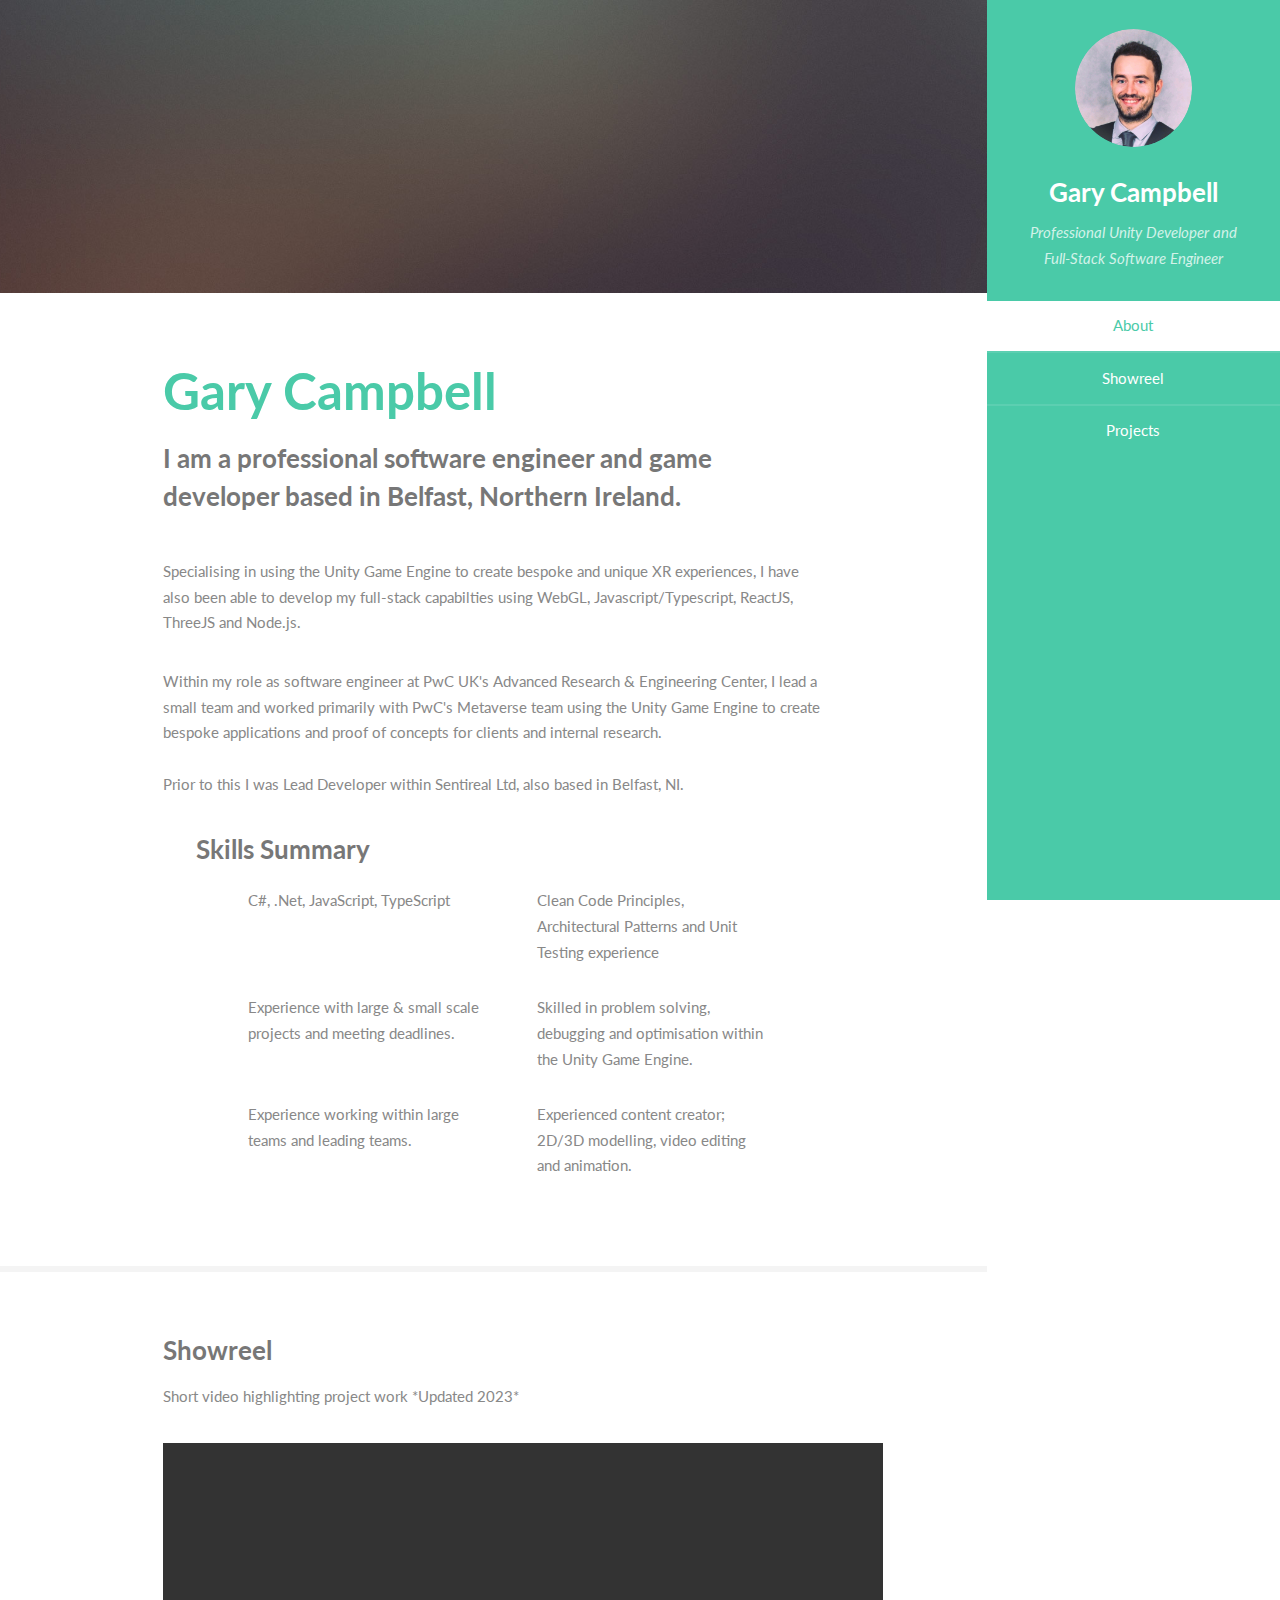
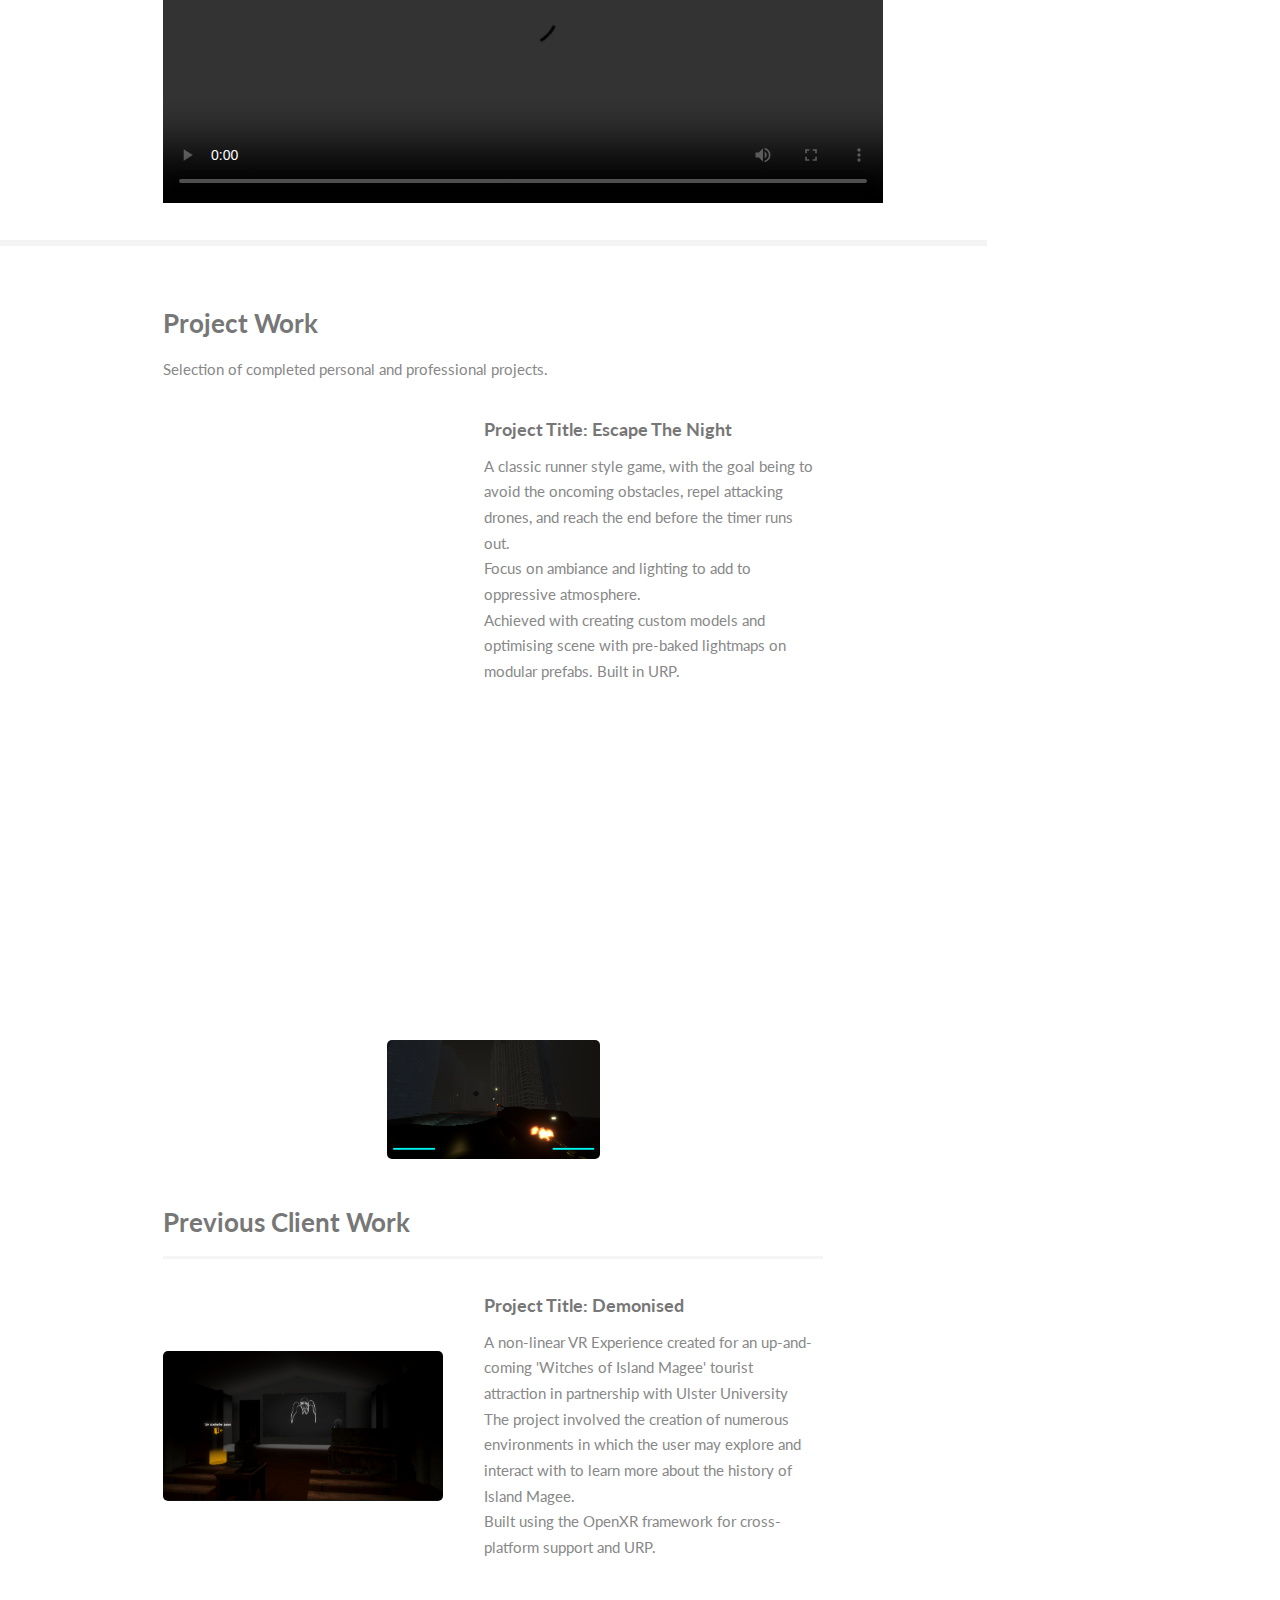
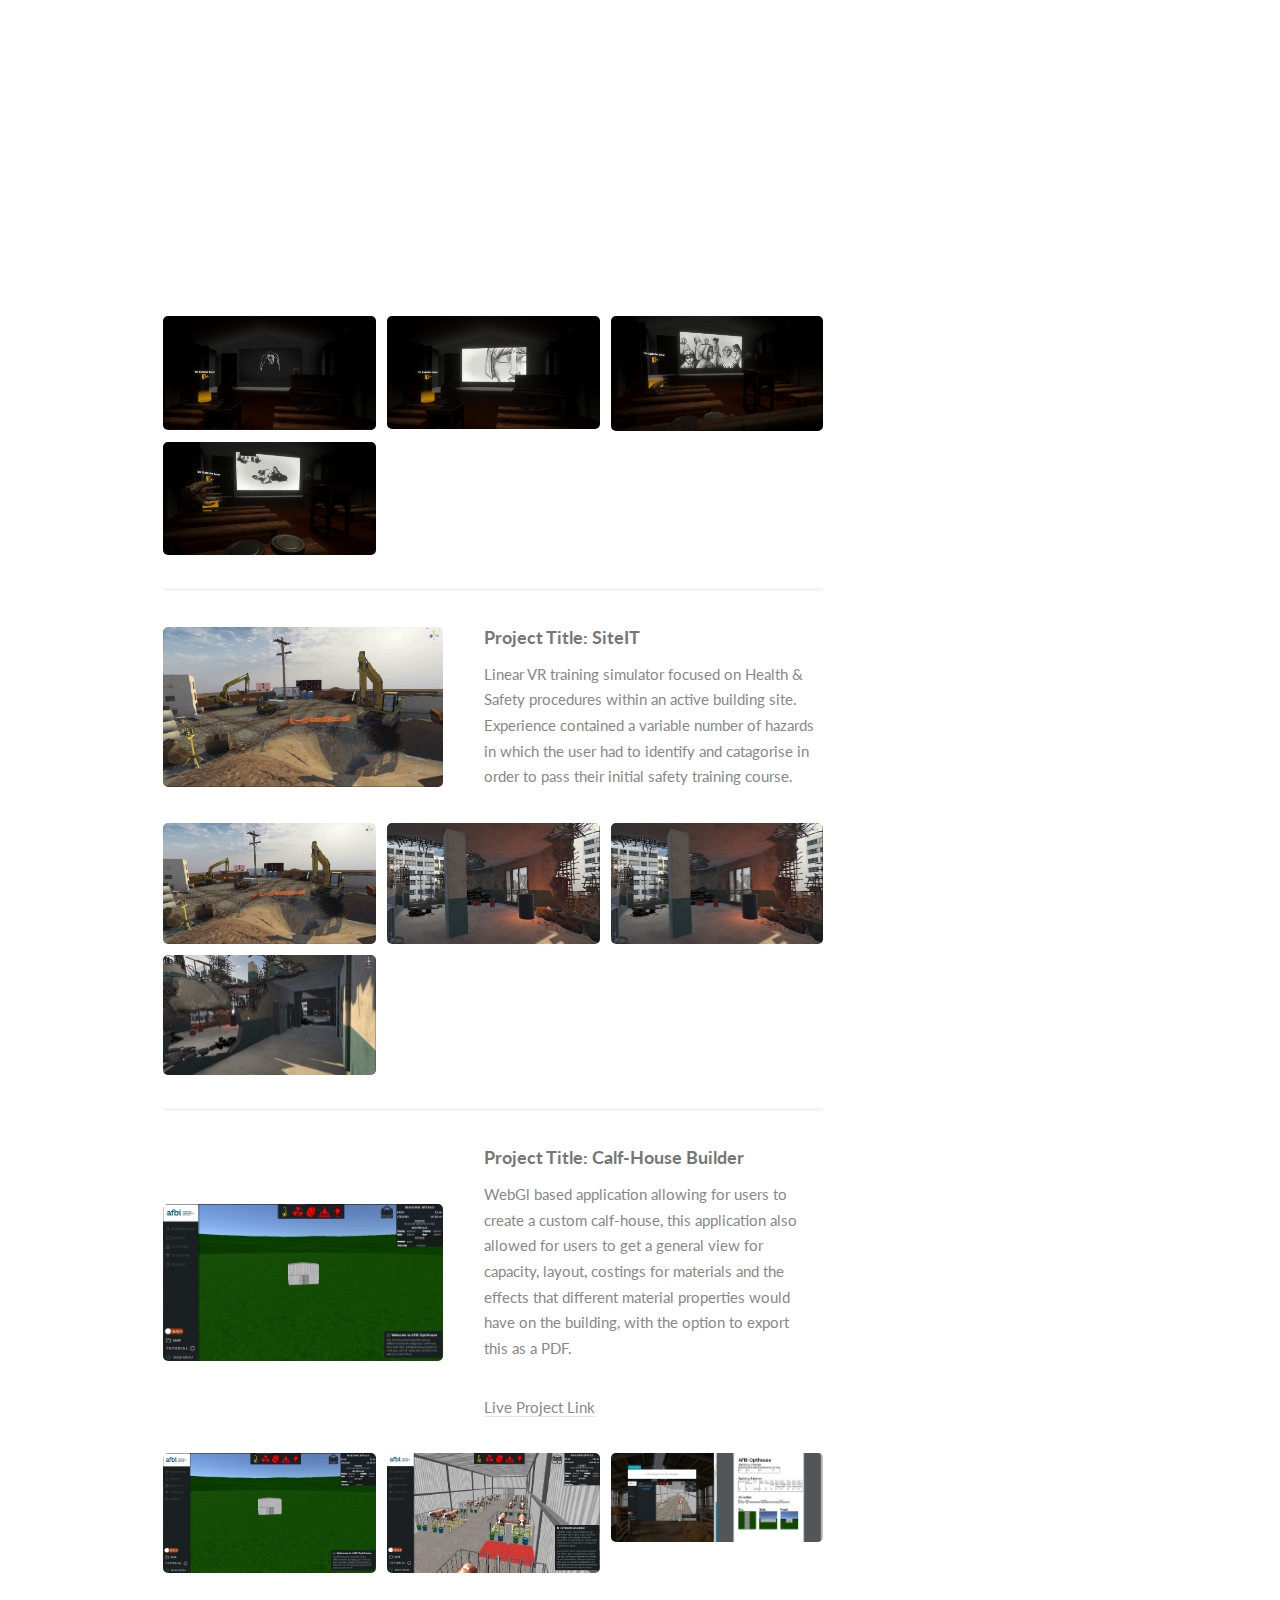
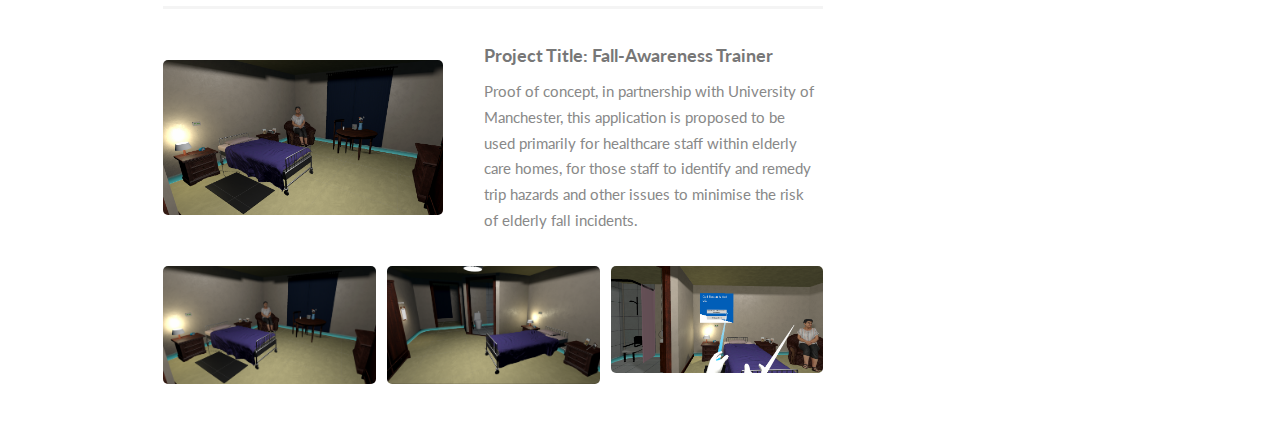
==== commit 3c519064: "Update to use youtube videos" ====
--- a/index.html
+++ b/index.html
@@ -1,521 +1,585 @@
 <!DOCTYPE HTML>
-<!--
-	Read Only by HTML5 UP
-	html5up.net | @ajlkn
-	Free for personal and commercial use under the CCA 3.0 license (html5up.net/license)
--->
+
 <html>
-	<head>
-		<title>Gary's Portfolio</title>
-		<meta charset="utf-8" />
-		<meta name="viewport" content="width=device-width, initial-scale=1, user-scalable=no" />
-		<link rel="stylesheet" href="assets/css/main.css" />
-	</head>
-	<body class="is-preload">
-
-		<!-- Header -->
-			<section id="header">
-				<header>
-					<span class="image avatar"><img src="images/profilephoto.jfif" alt="" /></span>
-					<h1 id="logo"><a href="#">Gary Campbell</a></h1>
-					<p>Professional Unity Developer and Full-Stack Software Engineer</p>
-				</header>
-				<nav id="nav">
-					<ul>
-						<li><a href="#one" class="active">About</a></li>
-						<li><a href="#two">Showreel</a></li>
-						<li><a href="#three">Projects</a></li>
-						<li><a href="#four">Contact</a></li>
-					</ul>
-				</nav>
-				<footer>
-					<ul class="icons">
-						<li><a href="#" class="icon brands fa-twitter"><span class="label">Twitter</span></a></li>
-						<li><a href="#" class="icon brands fa-facebook-f"><span class="label">Facebook</span></a></li>
-						<li><a href="#" class="icon brands fa-instagram"><span class="label">Instagram</span></a></li>
-						<li><a href="#" class="icon brands fa-github"><span class="label">Github</span></a></li>
-						<li><a href="#" class="icon solid fa-envelope"><span class="label">Email</span></a></li>
-					</ul>
-				</footer>
-			</section>
-
-		<!-- Wrapper -->
-			<div id="wrapper">
-
-				<!-- Main -->
-					<div id="main">
-
-						<!-- One -->
-						<section id="one">
-							<div class="image main" data-position="center">
-								<img src="images/banner.jpg" alt="" />
-							</div>
-							<div class="container">
-								<header class="major">
-									<h2>Gary Campbell</h2>
-									<p>
-										Welcome to my portfolio updated for 2023!
-									</p>
-								</header>
-								<p>I am a professional software engineer and game developer based in Belfast, Northern Ireland.</p>
-								<p>
-									Specialising in using the Unity Game Engine to create bespoke and unique XR experiences, I have also been able to develop my full-stack capabilties using WebGL, Javascript/Typescript, ReactJS, ThreeJS and Node.js.
-								</p>
-								<p>
-									Within my role as software engineer at PwC UK's Advanced Research & Engineering Center, I lead a small team and worked primarily with PwC's Metaverse team using the Unity Game Engine to create bespoke applications and proof of concepts for clients and internal research.<br />
-									<br />Prior to this I was Lead Developer within Sentireal Ltd, also based in Belfast, NI.
-								</p>
-
-								<div class="container">
-									<h3>Skills Summary</h3>
-									<ul class="feature-icons">
-										<li class="icon solid fa-code">C#, .Net, JavaScript, TypeScript</li>
-										<li class="icon solid fa-cubes">Clean Code Principles, Architectural Patterns and Unit Testing experience</li>
-										<li class="icon solid fa-coffee">Experience with large & small scale projects and meeting deadlines.</li>
-										<li class="icon solid fa-bolt">Skilled in problem solving, debugging and optimisation within the Unity Game Engine.</li>
-										<li class="icon solid fa-users">Experience working within large teams and leading teams.</li>
-										<li class="icon solid fa-cubes">Experienced content creator; 2D/3D modelling, video editing and animation.</li>
-									</ul>
-								</div>
-							</div>
-						</section>
-						<!--Two-->
-							<section id="two">
-								<div class="container">
-									<h3>Showreel</h3>
-									<p>Short video highlighting project work *Updated 2023*</p>
-									<video width="720" height="360" controls>
-										<source src="movie.mp4" type="video/mp4">
-										<source src="movie.ogg" type="video/ogg">
-										Your browser does not support the video tag.
-									</video>
-								</div>
-							</section>
-
-						<!-- Three -->
-							<section id="three">
-								<div class="container">
-									<h3>Project Work</h3>
-									<p>Selection of completed personal and professional projects.</p>
-									<div class="features">
-										<article>
-											<a href="images/portfolio/EscapeTheNight1.png" class="image"><img src="images/portfolio/EscapeTheNight1.png" alt="" /></a>
-											<div class="inner">
-												<h4><a href="projectgallery.html#one">Project Title: Escape The Night</a></h4>
-												<p>
-													A classic runner style game, with the goal being to avoid the oncoming obstacles, repel attacking drones, and reach the end before the timer runs out.<br />
-													Focus on ambiance and lighting to add to oppressive atmosphere.<br />
-													Achieved with creating custom models and optimising scene with pre-baked lightmaps on modular prefabs. Built in URP.
-												</p>
-											</div>
-										</article>
-										<article>
-											<a href="#" class="image"><img src="images/portfolio/Demonised1.png" alt="" /></a>
-											<div class="inner">
-												<h4>Project Title: Demonised</h4>
-												<p>A non-linear VR Experience created for an up-and-coming 'Witches of Island Magee' tourist attraction in partnership with Ulster University<br /> The project involved the creation of numerous environments in which the user may explore and interact with to learn more about the history of Island Magee.</p>
-											</div>
-										</article>
-										<article>
-											<a href="#" class="image"><img src="images/portfolio/SiteIT1.png" alt="" /></a>
-											<div class="inner">
-												<h4>Project Title: SiteIT</h4>
-												<p>Linear VR training simulator focused on Health & Safety procedures within an active building site. Experience contained a variable number of hazards in which the user had to identify and catagorise in order to pass their initial safety training course.</p>
-											</div>
-										</article>
-										<article>
-											<a href="#" class="image"><img src="images/portfolio/AFBI.png" alt="" /></a>
-											<div class="inner">
-												<h4>Project Title: Calf-House Builder</h4>
-												<p>WebGl based application allowing for users to create a custom calf-house, this application also allowed for users to get a general view for capacity, layout, costings for materials and the effects that different material properties would have on the building, with the option to export this as a PDF.</p>
-											</div>
-										</article>
-										<article>
-											<a href="#" class="image"><img src="images/portfolio/FallAwareness1.png" alt="" /></a>
-											<div class="inner">
-												<h4>Project Title: Fall-Awareness Trainer</h4>
-												<p>Proof of concept, in partnership with University of Manchester, this application is proposed to be used primarily for healthcare staff within elderly care homes, for those staff to identify and remedy trip hazards and other issues to minimise the risk of elderly fall incidents. </p>
-											</div>
-										</article>
-
-									</div>
-								</div>
-							</section>
-
-						<!-- Four -->
-							<!--<section id="four">
-								<div class="container">
-									<h3>Contact Me</h3>
-									<p></p>
-									<form method="post" action="#">
-										<div class="row gtr-uniform">
-											<div class="col-6 col-12-xsmall"><input type="text" name="name" id="name" placeholder="Name" /></div>
-											<div class="col-6 col-12-xsmall"><input type="email" name="email" id="email" placeholder="Email" /></div>
-											<div class="col-12"><input type="text" name="subject" id="subject" placeholder="Subject" /></div>
-											<div class="col-12"><textarea name="message" id="message" placeholder="Message" rows="6"></textarea></div>
-											<div class="col-12">
-												<ul class="actions">
-													<li><input type="submit" class="primary" value="Send Message" /></li>
-													<li><input type="reset" value="Reset Form" /></li>
-												</ul>
-											</div>
-										</div>
-									</form>
-								</div>
-							</section>-->
-
-						<!-- Five -->
-						<!--
-							<section id="five">
-								<div class="container">
-									<h3>Elements</h3>
-
-									<section>
-										<h4>Text</h4>
-										<p>This is <b>bold</b> and this is <strong>strong</strong>. This is <i>italic</i> and this is <em>emphasized</em>.
-										This is <sup>superscript</sup> text and this is <sub>subscript</sub> text.
-										This is <u>underlined</u> and this is code: <code>for (;;) { ... }</code>. Finally, <a href="#">this is a link</a>.</p>
-										<hr />
-										<header>
-											<h4>Heading with a Subtitle</h4>
-											<p>Lorem ipsum dolor sit amet nullam id egestas urna aliquam</p>
-										</header>
-										<p>Nunc lacinia ante nunc ac lobortis. Interdum adipiscing gravida odio porttitor sem non mi integer non faucibus ornare mi ut ante amet placerat aliquet. Volutpat eu sed ante lacinia sapien lorem accumsan varius montes viverra nibh in adipiscing blandit tempus accumsan.</p>
-										<header>
-											<h5>Heading with a Subtitle</h5>
-											<p>Lorem ipsum dolor sit amet nullam id egestas urna aliquam</p>
-										</header>
-										<p>Nunc lacinia ante nunc ac lobortis. Interdum adipiscing gravida odio porttitor sem non mi integer non faucibus ornare mi ut ante amet placerat aliquet. Volutpat eu sed ante lacinia sapien lorem accumsan varius montes viverra nibh in adipiscing blandit tempus accumsan.</p>
-										<hr />
-										<h2>Heading Level 2</h2>
-										<h3>Heading Level 3</h3>
-										<h4>Heading Level 4</h4>
-										<h5>Heading Level 5</h5>
-										<h6>Heading Level 6</h6>
-										<hr />
-										<h5>Blockquote</h5>
-										<blockquote>Fringilla nisl. Donec accumsan interdum nisi, quis tincidunt felis sagittis eget tempus euismod. Vestibulum ante ipsum primis in faucibus vestibulum. Blandit adipiscing eu felis iaculis volutpat ac adipiscing accumsan faucibus. Vestibulum ante ipsum primis in faucibus lorem ipsum dolor sit amet nullam adipiscing eu felis.</blockquote>
-										<h5>Preformatted</h5>
-										<pre><code>i = 0;
-
-while (!deck.isInOrder()) {
-    print 'Iteration ' + i;
-    deck.shuffle();
-    i++;
-}
-
-print 'It took ' + i + ' iterations to sort the deck.';</code></pre>
-									</section>
-
-									<section>
-										<h4>Lists</h4>
-										<div class="row">
-											<div class="col-6 col-12-xsmall">
-												<h5>Unordered</h5>
-												<ul>
-													<li>Dolor pulvinar etiam magna etiam.</li>
-													<li>Sagittis adipiscing lorem eleifend.</li>
-													<li>Felis enim feugiat dolore viverra.</li>
-												</ul>
-												<h5>Alternate</h5>
-												<ul class="alt">
-													<li>Dolor pulvinar etiam magna etiam.</li>
-													<li>Sagittis adipiscing lorem eleifend.</li>
-													<li>Felis enim feugiat dolore viverra.</li>
-												</ul>
-											</div>
-											<div class="col-6 col-12-xsmall">
-												<h5>Ordered</h5>
-												<ol>
-													<li>Dolor pulvinar etiam magna etiam.</li>
-													<li>Etiam vel felis at lorem sed viverra.</li>
-													<li>Felis enim feugiat dolore viverra.</li>
-													<li>Dolor pulvinar etiam magna etiam.</li>
-													<li>Etiam vel felis at lorem sed viverra.</li>
-													<li>Felis enim feugiat dolore viverra.</li>
-												</ol>
-												<h5>Icons</h5>
-												<ul class="icons">
-													<li><a href="#" class="icon brands fa-twitter"><span class="label">Twitter</span></a></li>
-													<li><a href="#" class="icon brands fa-facebook-f"><span class="label">Facebook</span></a></li>
-													<li><a href="#" class="icon brands fa-instagram"><span class="label">Instagram</span></a></li>
-													<li><a href="#" class="icon brands fa-github"><span class="label">Github</span></a></li>
-													<li><a href="#" class="icon brands fa-dribbble"><span class="label">Dribbble</span></a></li>
-													<li><a href="#" class="icon brands fa-tumblr"><span class="label">Tumblr</span></a></li>
-												</ul>
-											</div>
-										</div>
-										<h5>Actions</h5>
-										<ul class="actions">
-											<li><a href="#" class="button primary">Default</a></li>
-											<li><a href="#" class="button">Default</a></li>
-											<li><a href="#" class="button alt">Default</a></li>
-										</ul>
-										<ul class="actions small">
-											<li><a href="#" class="button primary small">Small</a></li>
-											<li><a href="#" class="button small">Small</a></li>
-											<li><a href="#" class="button alt small">Small</a></li>
-										</ul>
-										<div class="row">
-											<div class="col-3 col-6-medium col-12-xsmall">
-												<ul class="actions stacked">
-													<li><a href="#" class="button primary">Default</a></li>
-													<li><a href="#" class="button">Default</a></li>
-													<li><a href="#" class="button alt">Default</a></li>
-												</ul>
-											</div>
-											<div class="col-3 col-6 col-12-xsmall">
-												<ul class="actions stacked">
-													<li><a href="#" class="button primary small">Small</a></li>
-													<li><a href="#" class="button small">Small</a></li>
-													<li><a href="#" class="button alt small">Small</a></li>
-												</ul>
-											</div>
-											<div class="col-3 col-6-medium col-12-xsmall">
-												<ul class="actions stacked">
-													<li><a href="#" class="button primary fit">Default</a></li>
-													<li><a href="#" class="button fit">Default</a></li>
-													<li><a href="#" class="button alt fit">Default</a></li>
-												</ul>
-											</div>
-											<div class="col-3 col-6-medium col-12-xsmall">
-												<ul class="actions stacked">
-													<li><a href="#" class="button primary small fit">Small</a></li>
-													<li><a href="#" class="button small fit">Small</a></li>
-													<li><a href="#" class="button alt small fit">Small</a></li>
-												</ul>
-											</div>
-										</div>
-									</section>
-
-									<section>
-										<h4>Table</h4>
-										<h5>Default</h5>
-										<div class="table-wrapper">
-											<table>
-												<thead>
-													<tr>
-														<th>Name</th>
-														<th>Description</th>
-														<th>Price</th>
-													</tr>
-												</thead>
-												<tbody>
-													<tr>
-														<td>Item One</td>
-														<td>Ante turpis integer aliquet porttitor.</td>
-														<td>29.99</td>
-													</tr>
-													<tr>
-														<td>Item Two</td>
-														<td>Vis ac commodo adipiscing arcu aliquet.</td>
-														<td>19.99</td>
-													</tr>
-													<tr>
-														<td>Item Three</td>
-														<td> Morbi faucibus arcu accumsan lorem.</td>
-														<td>29.99</td>
-													</tr>
-													<tr>
-														<td>Item Four</td>
-														<td>Vitae integer tempus condimentum.</td>
-														<td>19.99</td>
-													</tr>
-													<tr>
-														<td>Item Five</td>
-														<td>Ante turpis integer aliquet porttitor.</td>
-														<td>29.99</td>
-													</tr>
-												</tbody>
-												<tfoot>
-													<tr>
-														<td colspan="2"></td>
-														<td>100.00</td>
-													</tr>
-												</tfoot>
-											</table>
-										</div>
-
-										<h5>Alternate</h5>
-										<div class="table-wrapper">
-											<table class="alt">
-												<thead>
-													<tr>
-														<th>Name</th>
-														<th>Description</th>
-														<th>Price</th>
-													</tr>
-												</thead>
-												<tbody>
-													<tr>
-														<td>Item One</td>
-														<td>Ante turpis integer aliquet porttitor.</td>
-														<td>29.99</td>
-													</tr>
-													<tr>
-														<td>Item Two</td>
-														<td>Vis ac commodo adipiscing arcu aliquet.</td>
-														<td>19.99</td>
-													</tr>
-													<tr>
-														<td>Item Three</td>
-														<td> Morbi faucibus arcu accumsan lorem.</td>
-														<td>29.99</td>
-													</tr>
-													<tr>
-														<td>Item Four</td>
-														<td>Vitae integer tempus condimentum.</td>
-														<td>19.99</td>
-													</tr>
-													<tr>
-														<td>Item Five</td>
-														<td>Ante turpis integer aliquet porttitor.</td>
-														<td>29.99</td>
-													</tr>
-												</tbody>
-												<tfoot>
-													<tr>
-														<td colspan="2"></td>
-														<td>100.00</td>
-													</tr>
-												</tfoot>
-											</table>
-										</div>
-									</section>
-
-									<section>
-										<h4>Buttons</h4>
-										<ul class="actions">
-											<li><a href="#" class="button primary">Primary</a></li>
-											<li><a href="#" class="button">Default</a></li>
-											<li><a href="#" class="button alt">Alternate</a></li>
-										</ul>
-										<ul class="actions">
-											<li><a href="#" class="button primary large">Large</a></li>
-											<li><a href="#" class="button">Default</a></li>
-											<li><a href="#" class="button alt small">Small</a></li>
-										</ul>
-										<ul class="actions fit">
-											<li><a href="#" class="button primary fit">Fit</a></li>
-											<li><a href="#" class="button fit">Fit</a></li>
-											<li><a href="#" class="button alt fit">Fit</a></li>
-										</ul>
-										<ul class="actions fit small">
-											<li><a href="#" class="button primary fit small">Fit + Small</a></li>
-											<li><a href="#" class="button fit small">Fit + Small</a></li>
-											<li><a href="#" class="button alt fit small">Fit + Small</a></li>
-										</ul>
-										<ul class="actions">
-											<li><a href="#" class="button primary icon solid fa-download">Icon</a></li>
-											<li><a href="#" class="button icon solid fa-download">Icon</a></li>
-											<li><a href="#" class="button alt icon solid fa-check">Icon</a></li>
-										</ul>
-										<ul class="actions">
-											<li><span class="button primary disabled">Primary</span></li>
-											<li><span class="button disabled">Default</span></li>
-											<li><span class="button alt disabled">Alternate</span></li>
-										</ul>
-									</section>
-
-									<section>
-										<h4>Form</h4>
-										<form method="post" action="#">
-											<div class="row gtr-uniform">
-												<div class="col-6 col-12-xsmall">
-													<input type="text" name="demo-name" id="demo-name" value="" placeholder="Name" />
-												</div>
-												<div class="col-6 col-12-xsmall">
-													<input type="email" name="demo-email" id="demo-email" value="" placeholder="Email" />
-												</div>
-												<div class="col-12">
-													<select name="demo-category" id="demo-category">
-														<option value="">- Category -</option>
-														<option value="1">Manufacturing</option>
-														<option value="1">Shipping</option>
-														<option value="1">Administration</option>
-														<option value="1">Human Resources</option>
-													</select>
-												</div>
-												<div class="col-4 col-12-medium">
-													<input type="radio" id="demo-priority-low" name="demo-priority" checked>
-													<label for="demo-priority-low">Low Priority</label>
-												</div>
-												<div class="col-4 col-12-medium">
-													<input type="radio" id="demo-priority-normal" name="demo-priority">
-													<label for="demo-priority-normal">Normal Priority</label>
-												</div>
-												<div class="col-4 col-12-medium">
-													<input type="radio" id="demo-priority-high" name="demo-priority">
-													<label for="demo-priority-high">High Priority</label>
-												</div>
-												<div class="col-6 col-12-medium">
-													<input type="checkbox" id="demo-copy" name="demo-copy">
-													<label for="demo-copy">Email me a copy of this message</label>
-												</div>
-												<div class="col-6 col-12-medium">
-													<input type="checkbox" id="demo-human" name="demo-human" checked>
-													<label for="demo-human">I am a human and not a robot</label>
-												</div>
-												<div class="col-12">
-													<textarea name="demo-message" id="demo-message" placeholder="Enter your message" rows="6"></textarea>
-												</div>
-												<div class="col-12">
-													<ul class="actions">
-														<li><input type="submit" value="Send Message" /></li>
-														<li><input type="reset" value="Reset" class="alt" /></li>
-													</ul>
-												</div>
-											</div>
-										</form>
-									</section>
-
-									<section>
-										<h4>Image</h4>
-										<h5>Fit</h5>
-										<span class="image fit"><img src="images/banner.jpg" alt="" /></span>
-										<div class="box alt">
-											<div class="row gtr-50 gtr-uniform">
-												<div class="col-4"><span class="image fit"><img src="images/pic01.jpg" alt="" /></span></div>
-												<div class="col-4"><span class="image fit"><img src="images/pic02.jpg" alt="" /></span></div>
-												<div class="col-4"><span class="image fit"><img src="images/pic03.jpg" alt="" /></span></div>
-												<div class="col-4"><span class="image fit"><img src="images/pic02.jpg" alt="" /></span></div>
-												<div class="col-4"><span class="image fit"><img src="images/pic03.jpg" alt="" /></span></div>
-												<div class="col-4"><span class="image fit"><img src="images/pic01.jpg" alt="" /></span></div>
-												<div class="col-4"><span class="image fit"><img src="images/pic03.jpg" alt="" /></span></div>
-												<div class="col-4"><span class="image fit"><img src="images/pic01.jpg" alt="" /></span></div>
-												<div class="col-4"><span class="image fit"><img src="images/pic02.jpg" alt="" /></span></div>
-											</div>
-										</div>
-										<h5>Left &amp; Right</h5>
-										<p><span class="image left"><img src="images/avatar.jpg" alt="" /></span>Fringilla nisl. Donec accumsan interdum nisi, quis tincidunt felis sagittis eget. tempus euismod. Vestibulum ante ipsum primis in faucibus vestibulum. Blandit adipiscing eu felis iaculis volutpat ac adipiscing accumsan eu faucibus. Integer ac pellentesque praesent tincidunt felis sagittis eget. tempus euismod. Vestibulum ante ipsum primis in faucibus vestibulum. Blandit adipiscing eu felis iaculis volutpat ac adipiscing accumsan eu faucibus. Integer ac pellentesque praesent. Donec accumsan interdum nisi, quis tincidunt felis sagittis eget. tempus euismod. Vestibulum ante ipsum primis in faucibus vestibulum. Blandit adipiscing eu felis iaculis volutpat ac adipiscing accumsan eu faucibus. Integer ac pellentesque praesent tincidunt felis sagittis eget. tempus euismod. Vestibulum ante ipsum primis in faucibus vestibulum. Blandit adipiscing eu felis iaculis volutpat ac adipiscing accumsan eu faucibus. Integer ac pellentesque praesent.</p>
-										<p><span class="image right"><img src="images/avatar.jpg" alt="" /></span>Fringilla nisl. Donec accumsan interdum nisi, quis tincidunt felis sagittis eget. tempus euismod. Vestibulum ante ipsum primis in faucibus vestibulum. Blandit adipiscing eu felis iaculis volutpat ac adipiscing accumsan eu faucibus. Integer ac pellentesque praesent tincidunt felis sagittis eget. tempus euismod. Vestibulum ante ipsum primis in faucibus vestibulum. Blandit adipiscing eu felis iaculis volutpat ac adipiscing accumsan eu faucibus. Integer ac pellentesque praesent. Donec accumsan interdum nisi, quis tincidunt felis sagittis eget. tempus euismod. Vestibulum ante ipsum primis in faucibus vestibulum. Blandit adipiscing eu felis iaculis volutpat ac adipiscing accumsan eu faucibus. Integer ac pellentesque praesent tincidunt felis sagittis eget. tempus euismod. Vestibulum ante ipsum primis in faucibus vestibulum. Blandit adipiscing eu felis iaculis volutpat ac adipiscing accumsan eu faucibus. Integer ac pellentesque praesent.</p>
-									</section>
-
-								</div>
-							</section>
-						-->
-
-					</div>
-
-				<!-- Footer -->
-					<section id="footer">
-						<div class="container">
-							<ul class="copyright">
-								<li>&copy; Untitled. All rights reserved.</li><li>Design: <a href="http://html5up.net">HTML5 UP</a></li>
-							</ul>
-						</div>
-					</section>
-
-			</div>
-
-		<!-- Scripts -->
-			<script src="assets/js/jquery.min.js"></script>
-			<script src="assets/js/jquery.scrollex.min.js"></script>
-			<script src="assets/js/jquery.scrolly.min.js"></script>
-			<script src="assets/js/browser.min.js"></script>
-			<script src="assets/js/breakpoints.min.js"></script>
-			<script src="assets/js/util.js"></script>
-			<script src="assets/js/main.js"></script>
-
-	</body>
+<head>
+    <title>Gary's Portfolio</title>
+    <meta charset="utf-8" />
+    <meta name="viewport" content="width=device-width, initial-scale=1, user-scalable=no" />
+    <link rel="stylesheet" href="assets/css/main.css" />
+</head>
+<body class="is-preload">
+
+    <!-- Header -->
+    <section id="header">
+        <header>
+            <span class="image avatar"><img src="images/profilephoto.jfif" alt="" /></span>
+            <h1 id="logo"><a href="#">Gary Campbell</a></h1>
+            <p>Professional Unity Developer and Full-Stack Software Engineer</p>
+        </header>
+        <nav id="nav">
+            <ul>
+                <li><a href="#one" class="active">About</a></li>
+                <li><a href="#two">Showreel</a></li>
+                <li><a href="#three">Projects</a></li>
+                <!--<li><a href="#four">Contact</a></li>-->
+            </ul>
+        </nav>
+        <footer>
+            <ul class="icons">
+                <li><a href="https://github.com/gcampbell90" class="icon brands fa-github"><span class="label">Github</span></a></li>
+                <li><a href="mailto:gary.campbell3690@gmail.com" class="icon solid fa-envelope"><span class="label">gary.campbell3690@gmail.com </span></a></li>
+            </ul>
+        </footer>
+    </section>
+
+    <!-- Wrapper -->
+    <div id="wrapper">
+
+        <!-- Main -->
+        <div id="main">
+
+            <!-- One -->
+            <section id="one">
+                <div class="image main" data-position="center">
+                    <img src="images/banner.jpg" alt="" />
+                </div>
+                <div class="container">
+                    <header class="major">
+                        <h2>Gary Campbell</h2>
+                        <p>I am a professional software engineer and game developer based in Belfast, Northern Ireland.</p>
+                    </header>
+                    <p>
+                        Specialising in using the Unity Game Engine to create bespoke and unique XR experiences, I have also been able to develop my full-stack capabilties using WebGL, Javascript/Typescript, ReactJS, ThreeJS and Node.js.
+                    </p>
+                    <p>
+                        Within my role as software engineer at PwC UK's Advanced Research & Engineering Center, I lead a small team and worked primarily with PwC's Metaverse team using the Unity Game Engine to create bespoke applications and proof of concepts for clients and internal research.<br />
+                        <br />Prior to this I was Lead Developer within Sentireal Ltd, also based in Belfast, NI.
+                    </p>
+
+                    <div class="container">
+                        <h3>Skills Summary</h3>
+                        <ul class="feature-icons">
+                            <li class="icon solid fa-code">C#, .Net, JavaScript, TypeScript</li>
+                            <li class="icon solid fa-cubes">Clean Code Principles, Architectural Patterns and Unit Testing experience</li>
+                            <li class="icon solid fa-coffee">Experience with large & small scale projects and meeting deadlines.</li>
+                            <li class="icon solid fa-bolt">Skilled in problem solving, debugging and optimisation within the Unity Game Engine.</li>
+                            <li class="icon solid fa-users">Experience working within large teams and leading teams.</li>
+                            <li class="icon solid fa-cubes">Experienced content creator; 2D/3D modelling, video editing and animation.</li>
+                        </ul>
+                    </div>
+                </div>
+            </section>
+
+            <!--Two-->
+            <section id="two">
+                <div class="container">
+                    <h3>Showreel</h3>
+                    <p>Short video highlighting project work *Updated 2023*</p>
+                    <video width="720" height="360" controls>
+                        <source src="movie.mp4" type="video/mp4">
+                        <source src="movie.ogg" type="video/ogg">
+                        Your browser does not support the video tag.
+                    </video>
+                </div>
+            </section>
+
+            <!-- Three -->
+            <section id="three">
+                <div class="container">
+                    <h3>Project Work</h3>
+                    <p>Selection of completed personal and professional projects.</p>
+                    <div class="features">
+                        <article>
+                            <a href="images/portfolio/EscapeTheNight1.png" class="image"><img src="images/portfolio/EscapeTheNight1.png" alt="" /></a>
+                            <div class="inner">
+                                <h4>Project Title: Escape The Night</h4>
+                                <p>
+                                    A classic runner style game, with the goal being to avoid the oncoming obstacles, repel attacking drones, and reach the end before the timer runs out.<br />
+                                    Focus on ambiance and lighting to add to oppressive atmosphere.<br />
+                                    Achieved with creating custom models and optimising scene with pre-baked lightmaps on modular prefabs. Built in URP.
+                                </p>
+                            </div>
+
+                            <div class="center">
+                                <iframe width="420" height="315"
+                                        src="https://www.youtube.com/embed/ywEyYNMNHRQ">
+                                </iframe>
+                            </div>
+                        </article>
+                        <div class="box alt">
+                            <div class="row gtr-50 gtr-uniform">
+                                <div class="col-4"><span class="image fit"> <a href="images/portfolio/EscapeTheNight1.png"><img src="images/portfolio/EscapeTheNight1.png" alt="" /></a></span></div>
+                                <div class="col-4"><span class="image fit"> <a href="images/portfolio/EscapeTheNight1.png"><img src="images/portfolio/EscapeTheNight2.png" alt="" /></a></span></div>
+                                <div class="col-4"><span class="image fit"> <a href="images/portfolio/EscapeTheNight1.png"><img src="images/portfolio/EscapeTheNight3.png" alt="" /></a></span></div>
+                                <div class="col-4"><span class="image fit"> <a href="images/portfolio/EscapeTheNight1.png"><img src="images/portfolio/EscapeTheNight4.png" alt="" /></a></span></div>
+                            </div>
+                        </div>
+                        <h3>Previous Client Work</h3>
+                        <article>
+                            <a href="#" class="image"><img src="images/portfolio/Demonised1.png" alt="" /></a>
+                            <div class="inner">
+                                <h4>Project Title: Demonised</h4>
+                                <p>
+                                    A non-linear VR Experience created for an up-and-coming 'Witches of Island Magee' tourist attraction in partnership with Ulster University<br /> The project involved the creation of numerous environments in which the user may explore and interact with to learn more about the history of Island Magee.<br />
+                                    Built using the OpenXR framework for cross-platform support and URP.
+                                </p>
+                            </div>
+                            <div class="center">
+                                <iframe width="420" height="315"
+                                        src="https://www.youtube.com/embed/p0tl5-en72A">
+                                </iframe>
+                            </div>
+                        </article>
+                        <div class="box alt">
+                            <div class="row gtr-50 gtr-uniform">
+                                <div class="col-4"><span class="image fit"> <a href="images/portfolio/Demonised1.png"><img src="images/portfolio/Demonised1.png" alt="" /></a></span></div>
+                                <div class="col-4"><span class="image fit"> <a href="images/portfolio/Demonised2.png"><img src="images/portfolio/Demonised2.png" alt="" /></a></span></div>
+                                <div class="col-4"><span class="image fit"> <a href="images/portfolio/Demonised3.png"><img src="images/portfolio/Demonised3.png" alt="" /></a></span></div>
+                                <div class="col-4"><span class="image fit"> <a href="images/portfolio/Demonised4.png"><img src="images/portfolio/Demonised4.png" alt="" /></a></span></div>
+                            </div>
+                        </div>
+                        <article>
+                            <a href="#" class="image"><img src="images/portfolio/SiteIT1.png" alt="" /></a>
+                            <div class="inner">
+                                <h4>Project Title: SiteIT</h4>
+                                <p>Linear VR training simulator focused on Health & Safety procedures within an active building site. Experience contained a variable number of hazards in which the user had to identify and catagorise in order to pass their initial safety training course.</p>
+                            </div>
+                        </article>
+                        <div class="box alt">
+                            <div class="row gtr-50 gtr-uniform">
+                                <div class="col-4"><span class="image fit"> <a href="images/portfolio/SiteIT1.png"><img src="images/portfolio/SiteIT1.png" alt="" /></a></span></div>
+                                <div class="col-4"><span class="image fit"> <a href="images/portfolio/SiteIT2.png"><img src="images/portfolio/SiteIT2.png" alt="" /></a></span></div>
+                                <div class="col-4"><span class="image fit"> <a href="images/portfolio/SiteIT3.png"><img src="images/portfolio/SiteIT3.png" alt="" /></a></span></div>
+                                <div class="col-4"><span class="image fit"> <a href="images/portfolio/SiteIT4.png"><img src="images/portfolio/SiteIT4.png" alt="" /></a></span></div>
+                            </div>
+                        </div>
+                        <article>
+                            <a href="#" class="image"><img src="images/portfolio/AFBI.png" alt="" /></a>
+                            <div class="inner">
+                                <h4>Project Title: Calf-House Builder</h4>
+                                <p>WebGl based application allowing for users to create a custom calf-house, this application also allowed for users to get a general view for capacity, layout, costings for materials and the effects that different material properties would have on the building, with the option to export this as a PDF.</p>
+                                <a href="https://afbi.sentireal.co.uk/app">Live Project Link</a>
+                            </div>
+                        </article>
+                        <div class="box alt">
+                            <div class="row gtr-50 gtr-uniform">
+                                <div class="col-4"><span class="image fit"> <a href="images/portfolio/AFBI.png"><img src="images/portfolio/AFBI.png" alt="" /></a></span></div>
+                                <div class="col-4"><span class="image fit"> <a href="images/portfolio/AFBI1.png"><img src="images/portfolio/AFBI1.png" alt="" /></a></span></div>
+                                <div class="col-4"><span class="image fit"> <a href="images/portfolio/AFBI2.png"><img src="images/portfolio/AFBI2.png" alt="" /></a></span></div>
+                            </div>
+                        </div>
+                        <article>
+                            <a href="#" class="image"><img src="images/portfolio/FallAwareness1.png" alt="" /></a>
+                            <div class="inner">
+                                <h4>Project Title: Fall-Awareness Trainer</h4>
+                                <p>Proof of concept, in partnership with University of Manchester, this application is proposed to be used primarily for healthcare staff within elderly care homes, for those staff to identify and remedy trip hazards and other issues to minimise the risk of elderly fall incidents. </p>
+                            </div>
+                        </article>
+                        <div class="box alt">
+                            <div class="row gtr-50 gtr-uniform">
+                                <div class="col-4"><span class="image fit"> <a href="images/portfolio/FallAwareness1.png"><img src="images/portfolio/FallAwareness1.png" alt="" /></a></span></div>
+                                <div class="col-4"><span class="image fit"> <a href="images/portfolio/FallAwareness2.png"><img src="images/portfolio/FallAwareness2.png" alt="" /></a></span></div>
+                                <div class="col-4"><span class="image fit"> <a href="images/portfolio/FallAwareness3.png"><img src="images/portfolio/FallAwareness3.png" alt="" /></a></span></div>
+                            </div>
+                        </div>
+                    </div>
+                </div>
+            </section>
+            <!--<section>
+                <h4>Image</h4>
+                <h5>Fit</h5>
+                <span class="image fit"><img src="images/banner.jpg" alt="" /></span>
+                <div class="box alt">
+                    <div class="row gtr-50 gtr-uniform">
+                        <div class="col-4"><span class="image fit"><img src="images/pic01.jpg" alt="" /></span></div>
+                        <div class="col-4"><span class="image fit"><img src="images/pic02.jpg" alt="" /></span></div>
+                        <div class="col-4"><span class="image fit"><img src="images/pic03.jpg" alt="" /></span></div>
+                        <div class="col-4"><span class="image fit"><img src="images/pic02.jpg" alt="" /></span></div>
+                        <div class="col-4"><span class="image fit"><img src="images/pic03.jpg" alt="" /></span></div>
+                        <div class="col-4"><span class="image fit"><img src="images/pic01.jpg" alt="" /></span></div>
+                        <div class="col-4"><span class="image fit"><img src="images/pic03.jpg" alt="" /></span></div>
+                        <div class="col-4"><span class="image fit"><img src="images/pic01.jpg" alt="" /></span></div>
+                        <div class="col-4"><span class="image fit"><img src="images/pic02.jpg" alt="" /></span></div>
+                    </div>
+                </div>
+                <h5>Left &amp; Right</h5>
+                <p><span class="image left"><img src="images/avatar.jpg" alt="" /></span>Fringilla nisl. Donec accumsan interdum nisi, quis tincidunt felis sagittis eget. tempus euismod. Vestibulum ante ipsum primis in faucibus vestibulum. Blandit adipiscing eu felis iaculis volutpat ac adipiscing accumsan eu faucibus. Integer ac pellentesque praesent tincidunt felis sagittis eget. tempus euismod. Vestibulum ante ipsum primis in faucibus vestibulum. Blandit adipiscing eu felis iaculis volutpat ac adipiscing accumsan eu faucibus. Integer ac pellentesque praesent. Donec accumsan interdum nisi, quis tincidunt felis sagittis eget. tempus euismod. Vestibulum ante ipsum primis in faucibus vestibulum. Blandit adipiscing eu felis iaculis volutpat ac adipiscing accumsan eu faucibus. Integer ac pellentesque praesent tincidunt felis sagittis eget. tempus euismod. Vestibulum ante ipsum primis in faucibus vestibulum. Blandit adipiscing eu felis iaculis volutpat ac adipiscing accumsan eu faucibus. Integer ac pellentesque praesent.</p>
+                <p><span class="image right"><img src="images/avatar.jpg" alt="" /></span>Fringilla nisl. Donec accumsan interdum nisi, quis tincidunt felis sagittis eget. tempus euismod. Vestibulum ante ipsum primis in faucibus vestibulum. Blandit adipiscing eu felis iaculis volutpat ac adipiscing accumsan eu faucibus. Integer ac pellentesque praesent tincidunt felis sagittis eget. tempus euismod. Vestibulum ante ipsum primis in faucibus vestibulum. Blandit adipiscing eu felis iaculis volutpat ac adipiscing accumsan eu faucibus. Integer ac pellentesque praesent. Donec accumsan interdum nisi, quis tincidunt felis sagittis eget. tempus euismod. Vestibulum ante ipsum primis in faucibus vestibulum. Blandit adipiscing eu felis iaculis volutpat ac adipiscing accumsan eu faucibus. Integer ac pellentesque praesent tincidunt felis sagittis eget. tempus euismod. Vestibulum ante ipsum primis in faucibus vestibulum. Blandit adipiscing eu felis iaculis volutpat ac adipiscing accumsan eu faucibus. Integer ac pellentesque praesent.</p>-->
+            <!--</section>-->
+            <!-- Four -->
+            <!--<section id="four">
+                <div class="container">
+                    <h3>Contact Me</h3>
+                    <p></p>
+                    <form method="post" action="#">
+                        <div class="row gtr-uniform">
+                            <div class="col-6 col-12-xsmall"><input type="text" name="name" id="name" placeholder="Name" /></div>
+                            <div class="col-6 col-12-xsmall"><input type="email" name="email" id="email" placeholder="Email" /></div>
+                            <div class="col-12"><input type="text" name="subject" id="subject" placeholder="Subject" /></div>
+                            <div class="col-12"><textarea name="message" id="message" placeholder="Message" rows="6"></textarea></div>
+                            <div class="col-12">
+                                <ul class="actions">
+                                    <li><input type="submit" class="primary" value="Send Message" /></li>
+                                    <li><input type="reset" value="Reset Form" /></li>
+                                </ul>
+                            </div>
+                        </div>
+                    </form>
+                </div>
+            </section>-->
+            <!-- Five -->
+            <!--
+                                        <section id="five">
+                                            <div class="container">
+                                                <h3>Elements</h3>
+
+                                                <section>
+                                                    <h4>Text</h4>
+                                                    <p>This is <b>bold</b> and this is <strong>strong</strong>. This is <i>italic</i> and this is <em>emphasized</em>.
+                                                    This is <sup>superscript</sup> text and this is <sub>subscript</sub> text.
+                                                    This is <u>underlined</u> and this is code: <code>for (;;) { ... }</code>. Finally, <a href="#">this is a link</a>.</p>
+                                                    <hr />
+                                                    <header>
+                                                        <h4>Heading with a Subtitle</h4>
+                                                        <p>Lorem ipsum dolor sit amet nullam id egestas urna aliquam</p>
+                                                    </header>
+                                                    <p>Nunc lacinia ante nunc ac lobortis. Interdum adipiscing gravida odio porttitor sem non mi integer non faucibus ornare mi ut ante amet placerat aliquet. Volutpat eu sed ante lacinia sapien lorem accumsan varius montes viverra nibh in adipiscing blandit tempus accumsan.</p>
+                                                    <header>
+                                                        <h5>Heading with a Subtitle</h5>
+                                                        <p>Lorem ipsum dolor sit amet nullam id egestas urna aliquam</p>
+                                                    </header>
+                                                    <p>Nunc lacinia ante nunc ac lobortis. Interdum adipiscing gravida odio porttitor sem non mi integer non faucibus ornare mi ut ante amet placerat aliquet. Volutpat eu sed ante lacinia sapien lorem accumsan varius montes viverra nibh in adipiscing blandit tempus accumsan.</p>
+                                                    <hr />
+                                                    <h2>Heading Level 2</h2>
+                                                    <h3>Heading Level 3</h3>
+                                                    <h4>Heading Level 4</h4>
+                                                    <h5>Heading Level 5</h5>
+                                                    <h6>Heading Level 6</h6>
+                                                    <hr />
+                                                    <h5>Blockquote</h5>
+                                                    <blockquote>Fringilla nisl. Donec accumsan interdum nisi, quis tincidunt felis sagittis eget tempus euismod. Vestibulum ante ipsum primis in faucibus vestibulum. Blandit adipiscing eu felis iaculis volutpat ac adipiscing accumsan faucibus. Vestibulum ante ipsum primis in faucibus lorem ipsum dolor sit amet nullam adipiscing eu felis.</blockquote>
+                                                    <h5>Preformatted</h5>
+                                                    <pre><code>i = 0;
+
+            while (!deck.isInOrder()) {
+                print 'Iteration ' + i;
+                deck.shuffle();
+                i++;
+            }
+
+            print 'It took ' + i + ' iterations to sort the deck.';</code></pre>
+                                                </section>
+
+                                                <section>
+                                                    <h4>Lists</h4>
+                                                    <div class="row">
+                                                        <div class="col-6 col-12-xsmall">
+                                                            <h5>Unordered</h5>
+                                                            <ul>
+                                                                <li>Dolor pulvinar etiam magna etiam.</li>
+                                                                <li>Sagittis adipiscing lorem eleifend.</li>
+                                                                <li>Felis enim feugiat dolore viverra.</li>
+                                                            </ul>
+                                                            <h5>Alternate</h5>
+                                                            <ul class="alt">
+                                                                <li>Dolor pulvinar etiam magna etiam.</li>
+                                                                <li>Sagittis adipiscing lorem eleifend.</li>
+                                                                <li>Felis enim feugiat dolore viverra.</li>
+                                                            </ul>
+                                                        </div>
+                                                        <div class="col-6 col-12-xsmall">
+                                                            <h5>Ordered</h5>
+                                                            <ol>
+                                                                <li>Dolor pulvinar etiam magna etiam.</li>
+                                                                <li>Etiam vel felis at lorem sed viverra.</li>
+                                                                <li>Felis enim feugiat dolore viverra.</li>
+                                                                <li>Dolor pulvinar etiam magna etiam.</li>
+                                                                <li>Etiam vel felis at lorem sed viverra.</li>
+                                                                <li>Felis enim feugiat dolore viverra.</li>
+                                                            </ol>
+                                                            <h5>Icons</h5>
+                                                            <ul class="icons">
+                                                                <li><a href="#" class="icon brands fa-twitter"><span class="label">Twitter</span></a></li>
+                                                                <li><a href="#" class="icon brands fa-facebook-f"><span class="label">Facebook</span></a></li>
+                                                                <li><a href="#" class="icon brands fa-instagram"><span class="label">Instagram</span></a></li>
+                                                                <li><a href="#" class="icon brands fa-github"><span class="label">Github</span></a></li>
+                                                                <li><a href="#" class="icon brands fa-dribbble"><span class="label">Dribbble</span></a></li>
+                                                                <li><a href="#" class="icon brands fa-tumblr"><span class="label">Tumblr</span></a></li>
+                                                            </ul>
+                                                        </div>
+                                                    </div>
+                                                    <h5>Actions</h5>
+                                                    <ul class="actions">
+                                                        <li><a href="#" class="button primary">Default</a></li>
+                                                        <li><a href="#" class="button">Default</a></li>
+                                                        <li><a href="#" class="button alt">Default</a></li>
+                                                    </ul>
+                                                    <ul class="actions small">
+                                                        <li><a href="#" class="button primary small">Small</a></li>
+                                                        <li><a href="#" class="button small">Small</a></li>
+                                                        <li><a href="#" class="button alt small">Small</a></li>
+                                                    </ul>
+                                                    <div class="row">
+                                                        <div class="col-3 col-6-medium col-12-xsmall">
+                                                            <ul class="actions stacked">
+                                                                <li><a href="#" class="button primary">Default</a></li>
+                                                                <li><a href="#" class="button">Default</a></li>
+                                                                <li><a href="#" class="button alt">Default</a></li>
+                                                            </ul>
+                                                        </div>
+                                                        <div class="col-3 col-6 col-12-xsmall">
+                                                            <ul class="actions stacked">
+                                                                <li><a href="#" class="button primary small">Small</a></li>
+                                                                <li><a href="#" class="button small">Small</a></li>
+                                                                <li><a href="#" class="button alt small">Small</a></li>
+                                                            </ul>
+                                                        </div>
+                                                        <div class="col-3 col-6-medium col-12-xsmall">
+                                                            <ul class="actions stacked">
+                                                                <li><a href="#" class="button primary fit">Default</a></li>
+                                                                <li><a href="#" class="button fit">Default</a></li>
+                                                                <li><a href="#" class="button alt fit">Default</a></li>
+                                                            </ul>
+                                                        </div>
+                                                        <div class="col-3 col-6-medium col-12-xsmall">
+                                                            <ul class="actions stacked">
+                                                                <li><a href="#" class="button primary small fit">Small</a></li>
+                                                                <li><a href="#" class="button small fit">Small</a></li>
+                                                                <li><a href="#" class="button alt small fit">Small</a></li>
+                                                            </ul>
+                                                        </div>
+                                                    </div>
+                                                </section>
+
+                                                <section>
+                                                    <h4>Table</h4>
+                                                    <h5>Default</h5>
+                                                    <div class="table-wrapper">
+                                                        <table>
+                                                            <thead>
+                                                                <tr>
+                                                                    <th>Name</th>
+                                                                    <th>Description</th>
+                                                                    <th>Price</th>
+                                                                </tr>
+                                                            </thead>
+                                                            <tbody>
+                                                                <tr>
+                                                                    <td>Item One</td>
+                                                                    <td>Ante turpis integer aliquet porttitor.</td>
+                                                                    <td>29.99</td>
+                                                                </tr>
+                                                                <tr>
+                                                                    <td>Item Two</td>
+                                                                    <td>Vis ac commodo adipiscing arcu aliquet.</td>
+                                                                    <td>19.99</td>
+                                                                </tr>
+                                                                <tr>
+                                                                    <td>Item Three</td>
+                                                                    <td> Morbi faucibus arcu accumsan lorem.</td>
+                                                                    <td>29.99</td>
+                                                                </tr>
+                                                                <tr>
+                                                                    <td>Item Four</td>
+                                                                    <td>Vitae integer tempus condimentum.</td>
+                                                                    <td>19.99</td>
+                                                                </tr>
+                                                                <tr>
+                                                                    <td>Item Five</td>
+                                                                    <td>Ante turpis integer aliquet porttitor.</td>
+                                                                    <td>29.99</td>
+                                                                </tr>
+                                                            </tbody>
+                                                            <tfoot>
+                                                                <tr>
+                                                                    <td colspan="2"></td>
+                                                                    <td>100.00</td>
+                                                                </tr>
+                                                            </tfoot>
+                                                        </table>
+                                                    </div>
+
+                                                    <h5>Alternate</h5>
+                                                    <div class="table-wrapper">
+                                                        <table class="alt">
+                                                            <thead>
+                                                                <tr>
+                                                                    <th>Name</th>
+                                                                    <th>Description</th>
+                                                                    <th>Price</th>
+                                                                </tr>
+                                                            </thead>
+                                                            <tbody>
+                                                                <tr>
+                                                                    <td>Item One</td>
+                                                                    <td>Ante turpis integer aliquet porttitor.</td>
+                                                                    <td>29.99</td>
+                                                                </tr>
+                                                                <tr>
+                                                                    <td>Item Two</td>
+                                                                    <td>Vis ac commodo adipiscing arcu aliquet.</td>
+                                                                    <td>19.99</td>
+                                                                </tr>
+                                                                <tr>
+                                                                    <td>Item Three</td>
+                                                                    <td> Morbi faucibus arcu accumsan lorem.</td>
+                                                                    <td>29.99</td>
+                                                                </tr>
+                                                                <tr>
+                                                                    <td>Item Four</td>
+                                                                    <td>Vitae integer tempus condimentum.</td>
+                                                                    <td>19.99</td>
+                                                                </tr>
+                                                                <tr>
+                                                                    <td>Item Five</td>
+                                                                    <td>Ante turpis integer aliquet porttitor.</td>
+                                                                    <td>29.99</td>
+                                                                </tr>
+                                                            </tbody>
+                                                            <tfoot>
+                                                                <tr>
+                                                                    <td colspan="2"></td>
+                                                                    <td>100.00</td>
+                                                                </tr>
+                                                            </tfoot>
+                                                        </table>
+                                                    </div>
+                                                </section>
+
+                                                <section>
+                                                    <h4>Buttons</h4>
+                                                    <ul class="actions">
+                                                        <li><a href="#" class="button primary">Primary</a></li>
+                                                        <li><a href="#" class="button">Default</a></li>
+                                                        <li><a href="#" class="button alt">Alternate</a></li>
+                                                    </ul>
+                                                    <ul class="actions">
+                                                        <li><a href="#" class="button primary large">Large</a></li>
+                                                        <li><a href="#" class="button">Default</a></li>
+                                                        <li><a href="#" class="button alt small">Small</a></li>
+                                                    </ul>
+                                                    <ul class="actions fit">
+                                                        <li><a href="#" class="button primary fit">Fit</a></li>
+                                                        <li><a href="#" class="button fit">Fit</a></li>
+                                                        <li><a href="#" class="button alt fit">Fit</a></li>
+                                                    </ul>
+                                                    <ul class="actions fit small">
+                                                        <li><a href="#" class="button primary fit small">Fit + Small</a></li>
+                                                        <li><a href="#" class="button fit small">Fit + Small</a></li>
+                                                        <li><a href="#" class="button alt fit small">Fit + Small</a></li>
+                                                    </ul>
+                                                    <ul class="actions">
+                                                        <li><a href="#" class="button primary icon solid fa-download">Icon</a></li>
+                                                        <li><a href="#" class="button icon solid fa-download">Icon</a></li>
+                                                        <li><a href="#" class="button alt icon solid fa-check">Icon</a></li>
+                                                    </ul>
+                                                    <ul class="actions">
+                                                        <li><span class="button primary disabled">Primary</span></li>
+                                                        <li><span class="button disabled">Default</span></li>
+                                                        <li><span class="button alt disabled">Alternate</span></li>
+                                                    </ul>
+                                                </section>
+
+                                                <section>
+                                                    <h4>Form</h4>
+                                                    <form method="post" action="#">
+                                                        <div class="row gtr-uniform">
+                                                            <div class="col-6 col-12-xsmall">
+                                                                <input type="text" name="demo-name" id="demo-name" value="" placeholder="Name" />
+                                                            </div>
+                                                            <div class="col-6 col-12-xsmall">
+                                                                <input type="email" name="demo-email" id="demo-email" value="" placeholder="Email" />
+                                                            </div>
+                                                            <div class="col-12">
+                                                                <select name="demo-category" id="demo-category">
+                                                                    <option value="">- Category -</option>
+                                                                    <option value="1">Manufacturing</option>
+                                                                    <option value="1">Shipping</option>
+                                                                    <option value="1">Administration</option>
+                                                                    <option value="1">Human Resources</option>
+                                                                </select>
+                                                            </div>
+                                                            <div class="col-4 col-12-medium">
+                                                                <input type="radio" id="demo-priority-low" name="demo-priority" checked>
+                                                                <label for="demo-priority-low">Low Priority</label>
+                                                            </div>
+                                                            <div class="col-4 col-12-medium">
+                                                                <input type="radio" id="demo-priority-normal" name="demo-priority">
+                                                                <label for="demo-priority-normal">Normal Priority</label>
+                                                            </div>
+                                                            <div class="col-4 col-12-medium">
+                                                                <input type="radio" id="demo-priority-high" name="demo-priority">
+                                                                <label for="demo-priority-high">High Priority</label>
+                                                            </div>
+                                                            <div class="col-6 col-12-medium">
+                                                                <input type="checkbox" id="demo-copy" name="demo-copy">
+                                                                <label for="demo-copy">Email me a copy of this message</label>
+                                                            </div>
+                                                            <div class="col-6 col-12-medium">
+                                                                <input type="checkbox" id="demo-human" name="demo-human" checked>
+                                                                <label for="demo-human">I am a human and not a robot</label>
+                                                            </div>
+                                                            <div class="col-12">
+                                                                <textarea name="demo-message" id="demo-message" placeholder="Enter your message" rows="6"></textarea>
+                                                            </div>
+                                                            <div class="col-12">
+                                                                <ul class="actions">
+                                                                    <li><input type="submit" value="Send Message" /></li>
+                                                                    <li><input type="reset" value="Reset" class="alt" /></li>
+                                                                </ul>
+                                                            </div>
+                                                        </div>
+                                                    </form>
+                                                </section>
+
+                                                <section>
+                                                    <h4>Image</h4>
+                                                    <h5>Fit</h5>
+                                                    <span class="image fit"><img src="images/banner.jpg" alt="" /></span>
+                                                    <div class="box alt">
+                                                        <div class="row gtr-50 gtr-uniform">
+                                                            <div class="col-4"><span class="image fit"><img src="images/pic01.jpg" alt="" /></span></div>
+                                                            <div class="col-4"><span class="image fit"><img src="images/pic02.jpg" alt="" /></span></div>
+                                                            <div class="col-4"><span class="image fit"><img src="images/pic03.jpg" alt="" /></span></div>
+                                                            <div class="col-4"><span class="image fit"><img src="images/pic02.jpg" alt="" /></span></div>
+                                                            <div class="col-4"><span class="image fit"><img src="images/pic03.jpg" alt="" /></span></div>
+                                                            <div class="col-4"><span class="image fit"><img src="images/pic01.jpg" alt="" /></span></div>
+                                                            <div class="col-4"><span class="image fit"><img src="images/pic03.jpg" alt="" /></span></div>
+                                                            <div class="col-4"><span class="image fit"><img src="images/pic01.jpg" alt="" /></span></div>
+                                                            <div class="col-4"><span class="image fit"><img src="images/pic02.jpg" alt="" /></span></div>
+                                                        </div>
+                                                    </div>
+                                                    <h5>Left &amp; Right</h5>
+                                                    <p><span class="image left"><img src="images/avatar.jpg" alt="" /></span>Fringilla nisl. Donec accumsan interdum nisi, quis tincidunt felis sagittis eget. tempus euismod. Vestibulum ante ipsum primis in faucibus vestibulum. Blandit adipiscing eu felis iaculis volutpat ac adipiscing accumsan eu faucibus. Integer ac pellentesque praesent tincidunt felis sagittis eget. tempus euismod. Vestibulum ante ipsum primis in faucibus vestibulum. Blandit adipiscing eu felis iaculis volutpat ac adipiscing accumsan eu faucibus. Integer ac pellentesque praesent. Donec accumsan interdum nisi, quis tincidunt felis sagittis eget. tempus euismod. Vestibulum ante ipsum primis in faucibus vestibulum. Blandit adipiscing eu felis iaculis volutpat ac adipiscing accumsan eu faucibus. Integer ac pellentesque praesent tincidunt felis sagittis eget. tempus euismod. Vestibulum ante ipsum primis in faucibus vestibulum. Blandit adipiscing eu felis iaculis volutpat ac adipiscing accumsan eu faucibus. Integer ac pellentesque praesent.</p>
+                                                    <p><span class="image right"><img src="images/avatar.jpg" alt="" /></span>Fringilla nisl. Donec accumsan interdum nisi, quis tincidunt felis sagittis eget. tempus euismod. Vestibulum ante ipsum primis in faucibus vestibulum. Blandit adipiscing eu felis iaculis volutpat ac adipiscing accumsan eu faucibus. Integer ac pellentesque praesent tincidunt felis sagittis eget. tempus euismod. Vestibulum ante ipsum primis in faucibus vestibulum. Blandit adipiscing eu felis iaculis volutpat ac adipiscing accumsan eu faucibus. Integer ac pellentesque praesent. Donec accumsan interdum nisi, quis tincidunt felis sagittis eget. tempus euismod. Vestibulum ante ipsum primis in faucibus vestibulum. Blandit adipiscing eu felis iaculis volutpat ac adipiscing accumsan eu faucibus. Integer ac pellentesque praesent tincidunt felis sagittis eget. tempus euismod. Vestibulum ante ipsum primis in faucibus vestibulum. Blandit adipiscing eu felis iaculis volutpat ac adipiscing accumsan eu faucibus. Integer ac pellentesque praesent.</p>
+                                                </section>
+
+                                            </div>
+                                        </section>
+                                    -->
+
+        </div>
+
+        <!-- Footer -->
+        <!--<section id="footer">
+            <div class="container">
+                <ul class="copyright">
+                    <li>&copy; Untitled. All rights reserved.</li>
+                    <li>Design: <a href="http://html5up.net">HTML5 UP</a></li>
+                </ul>
+            </div>
+        </section>-->
+
+    </div>
+
+    <!-- Scripts -->
+    <script src="assets/js/jquery.min.js"></script>
+    <script src="assets/js/jquery.scrollex.min.js"></script>
+    <script src="assets/js/jquery.scrolly.min.js"></script>
+    <script src="assets/js/browser.min.js"></script>
+    <script src="assets/js/breakpoints.min.js"></script>
+    <script src="assets/js/util.js"></script>
+    <script src="assets/js/main.js"></script>
+
+</body>
 </html>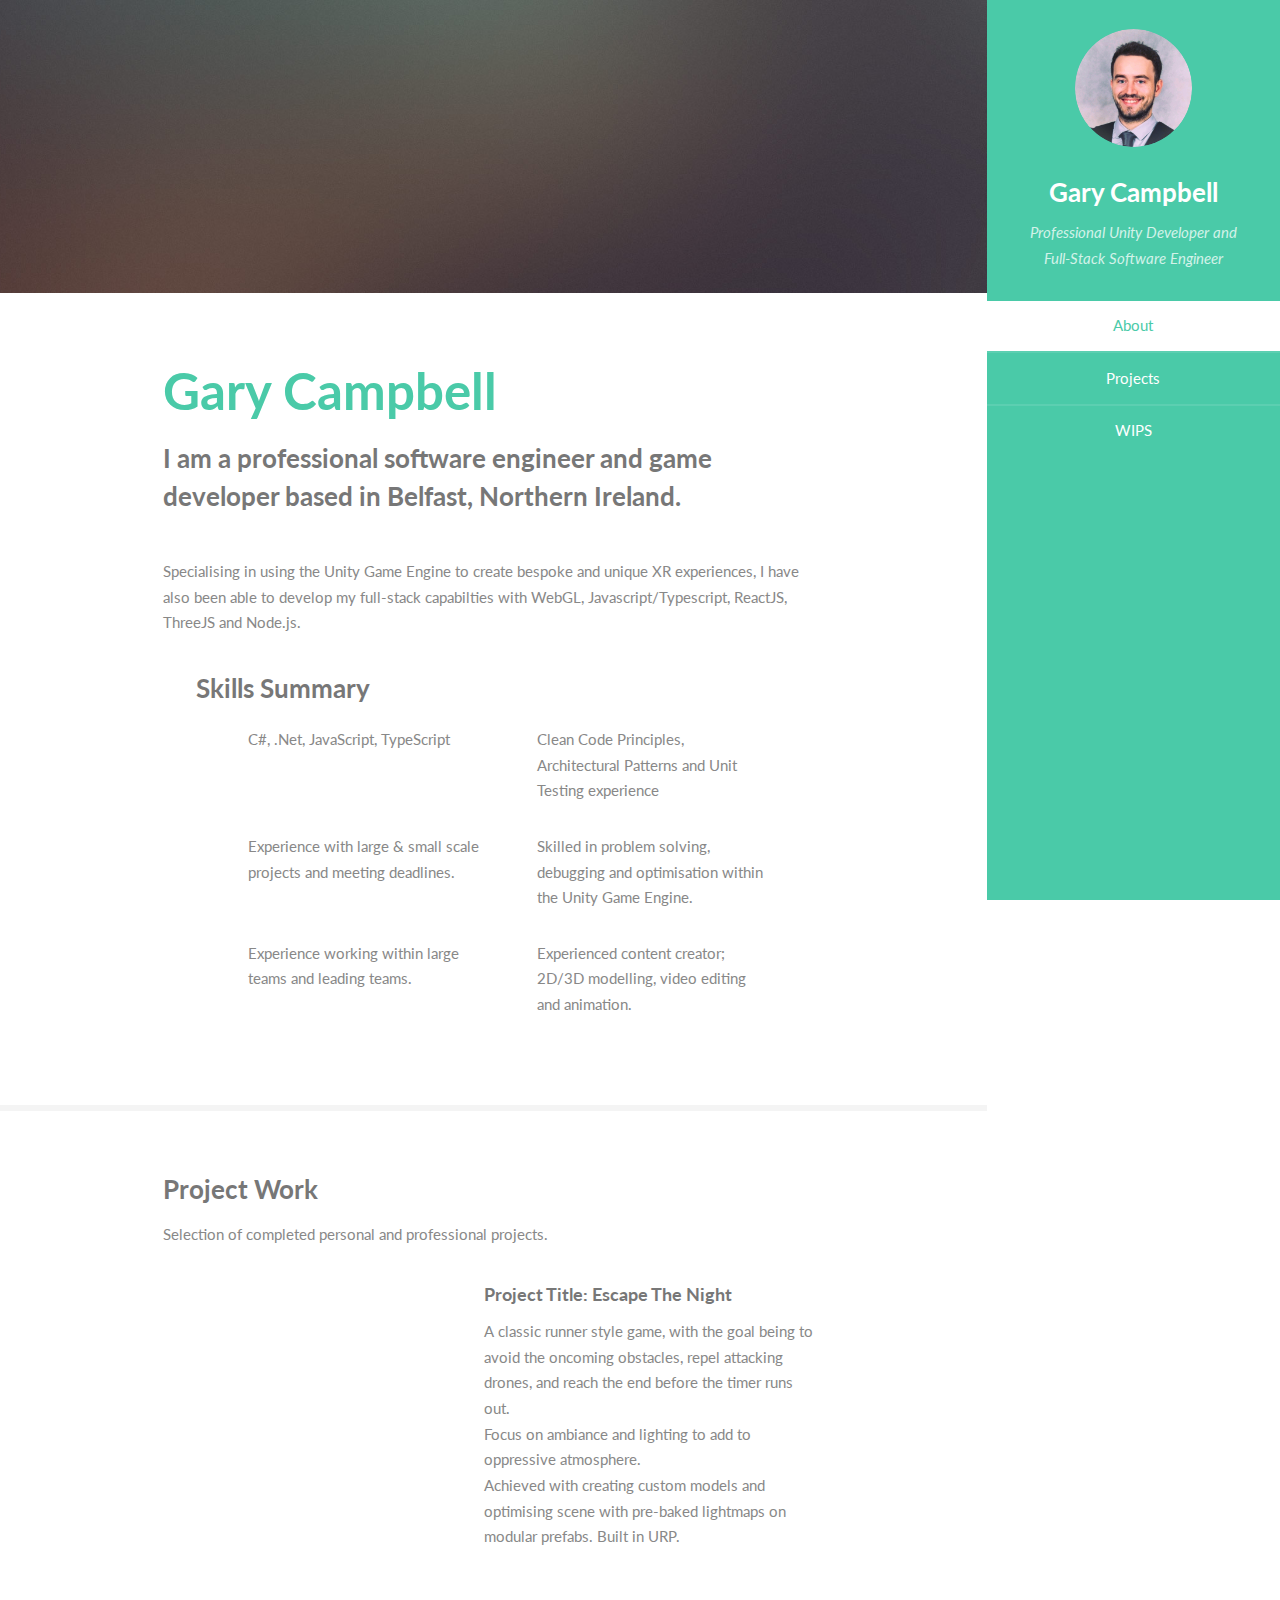
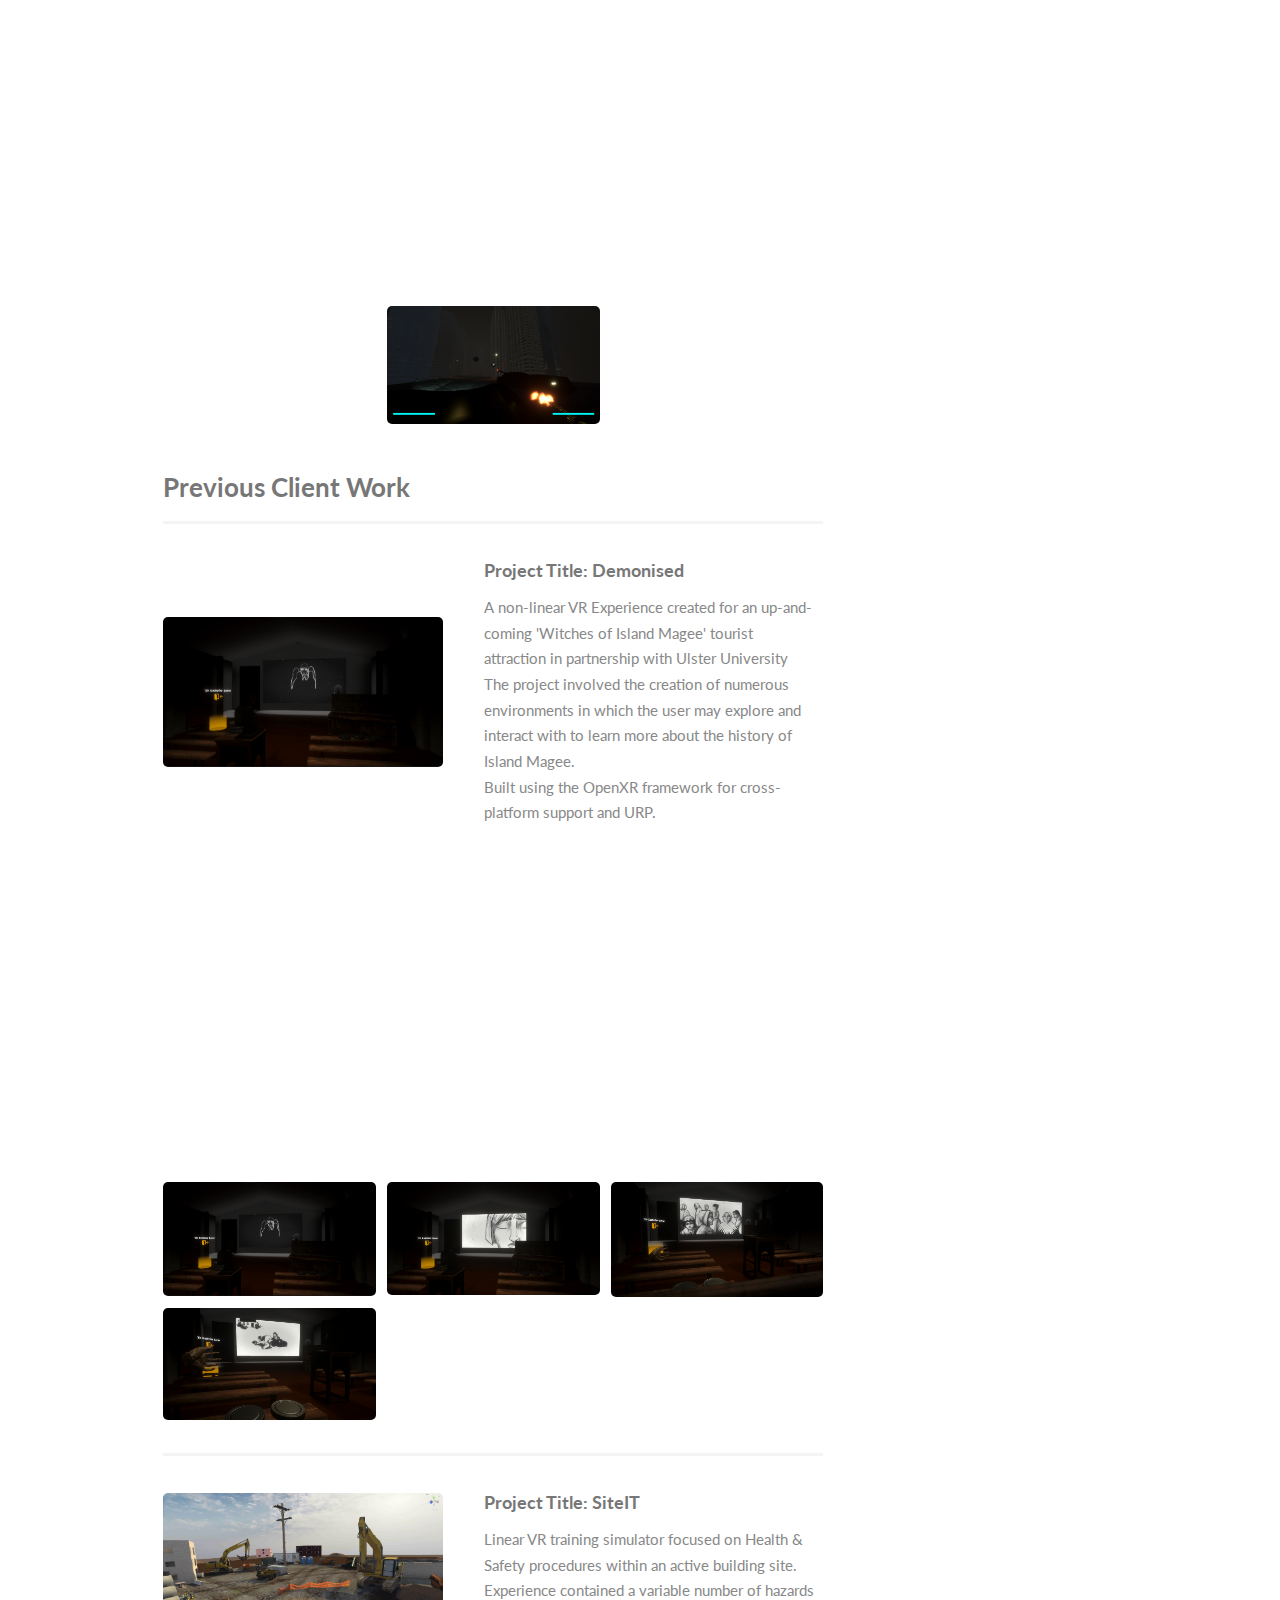
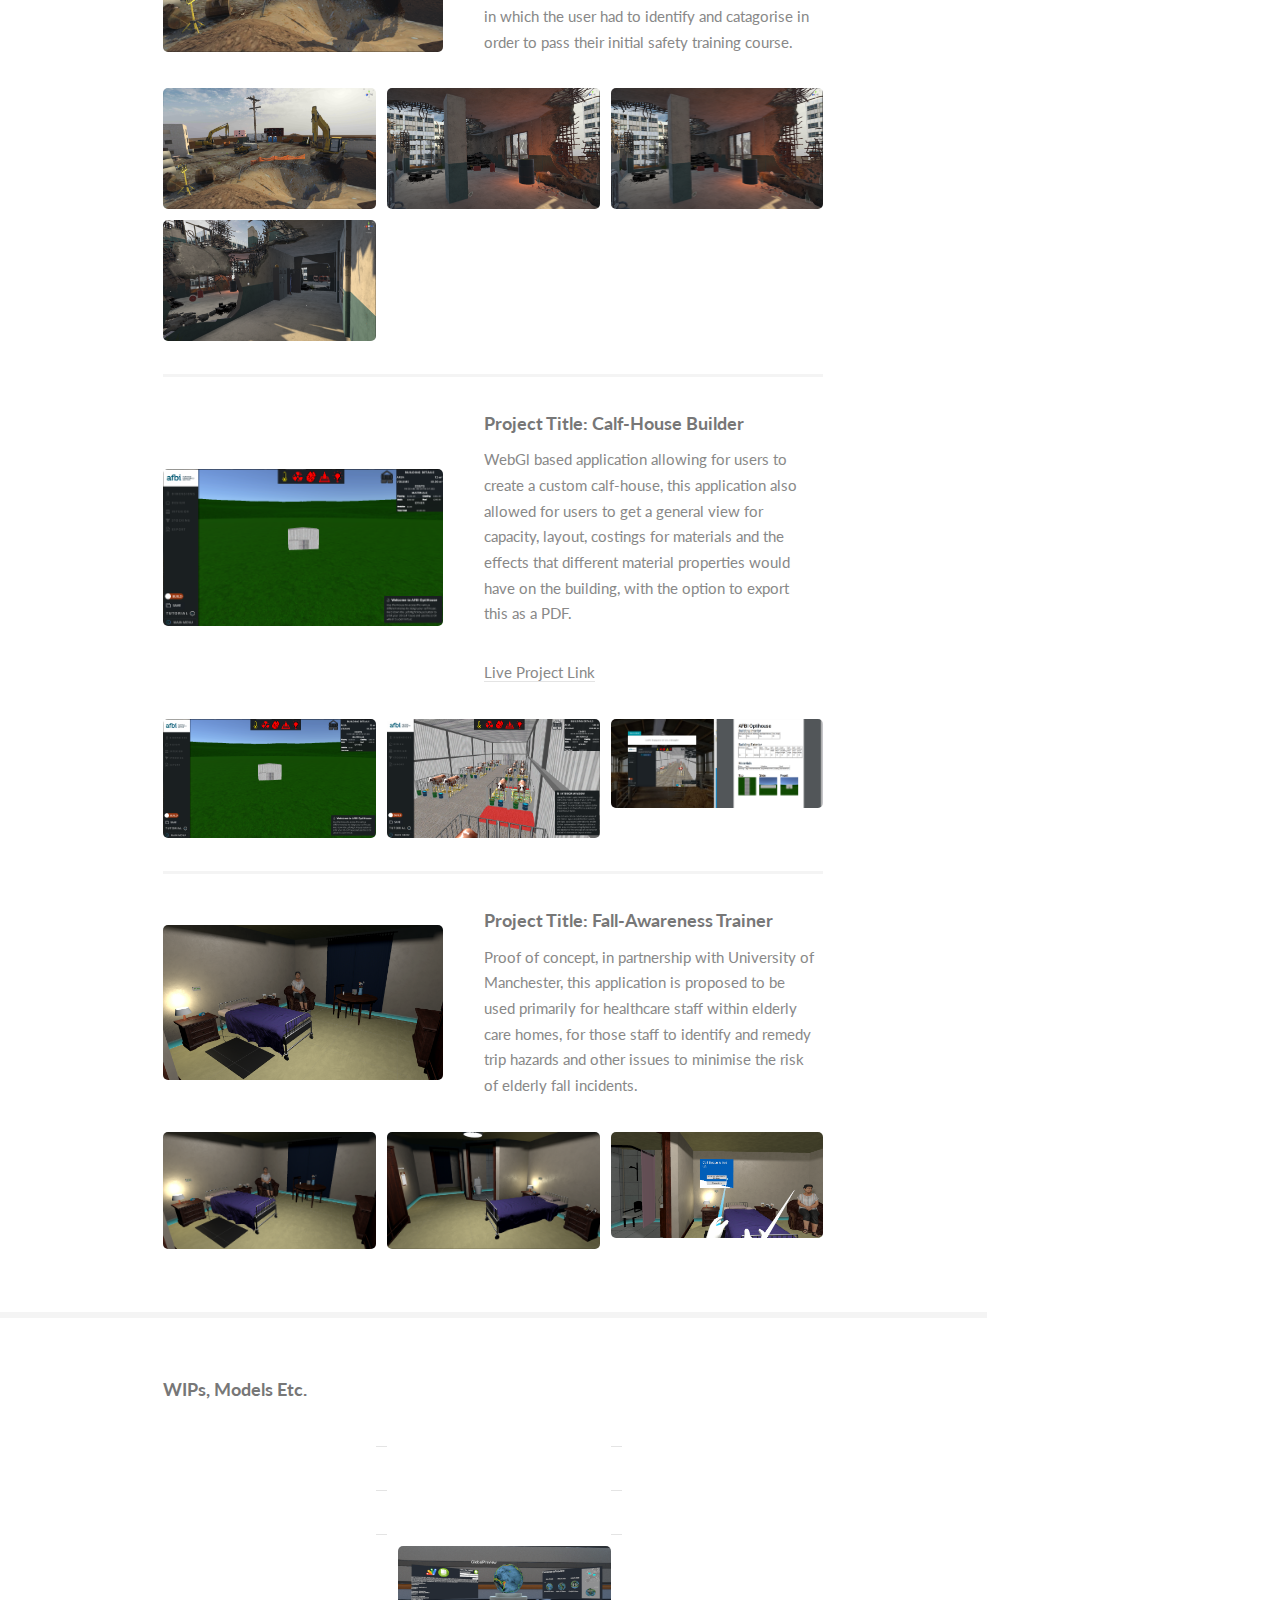
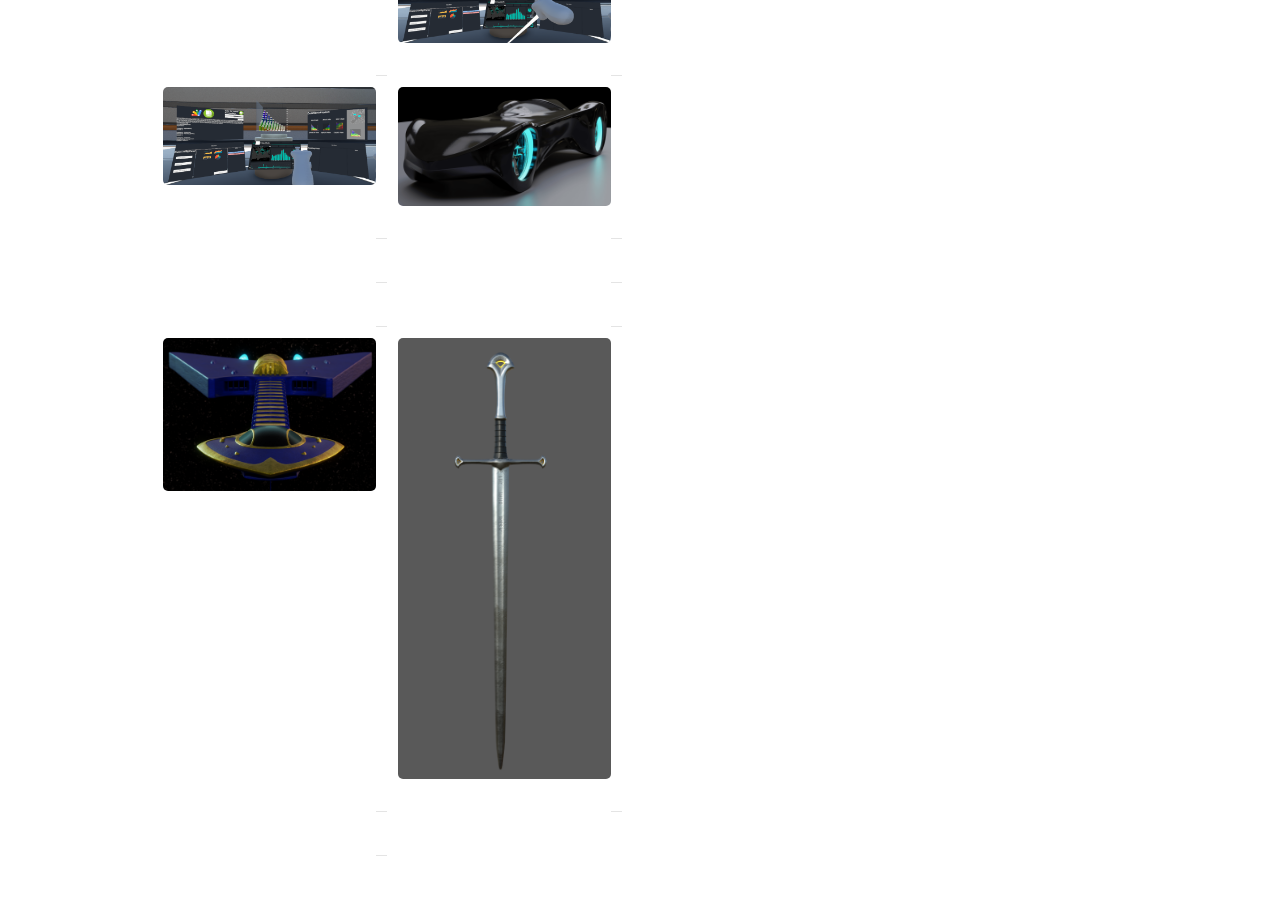
==== commit 50836802: "Added WIPs also" ====
--- a/index.html
+++ b/index.html
@@ -19,9 +19,9 @@
         <nav id="nav">
             <ul>
                 <li><a href="#one" class="active">About</a></li>
-                <li><a href="#two">Showreel</a></li>
+                <!--<li><a href="#two">Showreel</a></li>-->
                 <li><a href="#three">Projects</a></li>
-                <!--<li><a href="#four">Contact</a></li>-->
+                <li><a href="#four">WIPS</a></li>
             </ul>
         </nav>
         <footer>
@@ -49,13 +49,8 @@
                         <p>I am a professional software engineer and game developer based in Belfast, Northern Ireland.</p>
                     </header>
                     <p>
-                        Specialising in using the Unity Game Engine to create bespoke and unique XR experiences, I have also been able to develop my full-stack capabilties using WebGL, Javascript/Typescript, ReactJS, ThreeJS and Node.js.
+                        Specialising in using the Unity Game Engine to create bespoke and unique XR experiences, I have also been able to develop my full-stack capabilties with WebGL, Javascript/Typescript, ReactJS, ThreeJS and Node.js.
                     </p>
-                    <p>
-                        Within my role as software engineer at PwC UK's Advanced Research & Engineering Center, I lead a small team and worked primarily with PwC's Metaverse team using the Unity Game Engine to create bespoke applications and proof of concepts for clients and internal research.<br />
-                        <br />Prior to this I was Lead Developer within Sentireal Ltd, also based in Belfast, NI.
-                    </p>
-
                     <div class="container">
                         <h3>Skills Summary</h3>
                         <ul class="feature-icons">
@@ -71,7 +66,7 @@
             </section>
 
             <!--Two-->
-            <section id="two">
+            <!--<section id="two">
                 <div class="container">
                     <h3>Showreel</h3>
                     <p>Short video highlighting project work *Updated 2023*</p>
@@ -81,7 +76,7 @@
                         Your browser does not support the video tag.
                     </video>
                 </div>
-            </section>
+            </section>-->
 
             <!-- Three -->
             <section id="three">
@@ -109,9 +104,9 @@
                         <div class="box alt">
                             <div class="row gtr-50 gtr-uniform">
                                 <div class="col-4"><span class="image fit"> <a href="images/portfolio/EscapeTheNight1.png"><img src="images/portfolio/EscapeTheNight1.png" alt="" /></a></span></div>
-                                <div class="col-4"><span class="image fit"> <a href="images/portfolio/EscapeTheNight1.png"><img src="images/portfolio/EscapeTheNight2.png" alt="" /></a></span></div>
-                                <div class="col-4"><span class="image fit"> <a href="images/portfolio/EscapeTheNight1.png"><img src="images/portfolio/EscapeTheNight3.png" alt="" /></a></span></div>
-                                <div class="col-4"><span class="image fit"> <a href="images/portfolio/EscapeTheNight1.png"><img src="images/portfolio/EscapeTheNight4.png" alt="" /></a></span></div>
+                                <div class="col-4"><span class="image fit"> <a href="images/portfolio/EscapeTheNight2.png"><img src="images/portfolio/EscapeTheNight2.png" alt="" /></a></span></div>
+                                <div class="col-4"><span class="image fit"> <a href="images/portfolio/EscapeTheNight3.png"><img src="images/portfolio/EscapeTheNight3.png" alt="" /></a></span></div>
+                                <div class="col-4"><span class="image fit"> <a href="images/portfolio/EscapeTheNight4.png"><img src="images/portfolio/EscapeTheNight4.png" alt="" /></a></span></div>
                             </div>
                         </div>
                         <h3>Previous Client Work</h3>
@@ -185,391 +180,35 @@
                     </div>
                 </div>
             </section>
-            <!--<section>
-                <h4>Image</h4>
-                <h5>Fit</h5>
-                <span class="image fit"><img src="images/banner.jpg" alt="" /></span>
-                <div class="box alt">
-                    <div class="row gtr-50 gtr-uniform">
-                        <div class="col-4"><span class="image fit"><img src="images/pic01.jpg" alt="" /></span></div>
-                        <div class="col-4"><span class="image fit"><img src="images/pic02.jpg" alt="" /></span></div>
-                        <div class="col-4"><span class="image fit"><img src="images/pic03.jpg" alt="" /></span></div>
-                        <div class="col-4"><span class="image fit"><img src="images/pic02.jpg" alt="" /></span></div>
-                        <div class="col-4"><span class="image fit"><img src="images/pic03.jpg" alt="" /></span></div>
-                        <div class="col-4"><span class="image fit"><img src="images/pic01.jpg" alt="" /></span></div>
-                        <div class="col-4"><span class="image fit"><img src="images/pic03.jpg" alt="" /></span></div>
-                        <div class="col-4"><span class="image fit"><img src="images/pic01.jpg" alt="" /></span></div>
-                        <div class="col-4"><span class="image fit"><img src="images/pic02.jpg" alt="" /></span></div>
+            <section id="four">
+                <div class="container">
+                    <h4>WIPs, Models Etc.</h4>
+                    <!--<span class="image fit"><img src="images/banner.jpg" alt="" /></span>-->
+                    <div class="box alt">
+                        <div class="row gtr-50 gtr-uniform">
+                            <div class="col-4"><a href="images/WIPS/Wolves1.png" /><span class="image fit"><img src="images/WIPS/Wolves1.png" alt="" /></span></div>
+                            <div class="col-4"><a href="images/WIPS/Wolves2.png" /><span class="image fit"><img src="images/WIPS/Wolves2.png" alt="" /></span></div>
+                            <div class="col-4"><a href="images/WIPS/Wolves3.png" /><span class="image fit"><img src="images/WIPS/Wolves3.png" alt="" /></span></div>
+                            <div class="col-4"><a href="images/WIPS/WIP (10).png" /><span class="image fit"><img src="images/WIPS/WIP (10).png" alt="" /></span></div>
+                            <div class="col-4"><a href="images/WIPS/WIP (11).png" /><span class="image fit"><img src="images/WIPS/WIP (11).png" alt="" /></span></div>
+                            <div class="col-4"><a href="images/WIPS/WIP (12).png" /><span class="image fit"><img src="images/WIPS/WIP (12).png" alt="" /></span></div>
+                            <div class="col-4"><a href="images/WIPS/WIP (13).png" /><span class="image fit"><img src="images/WIPS/WIP (13).png" alt="" /></span></div>
+                            <div class="col-4"><a href="images/WIPS/WIP (14).png" /><span class="image fit"><img src="images/WIPS/WIP (14).png" alt="" /></span></div>
+                            <div class="col-4"><a href="images/WIPS/WIP (15).png" /><span class="image fit"><img src="images/WIPS/WIP (15).png" alt="" /></span></div>
+                            <div class="col-4"><a href="images/WIPS/WIP (9).png" /><span class="image fit"><img src="images/WIPS/WIP (9).png" alt="" /></span></div>
+                            <div class="col-4"><a href="images/WIPS/WIP (1).png" /><span class="image fit"><img src="images/WIPS/WIP (1).png" alt="" /></span></div>
+                            <div class="col-4"><a href="images/WIPS/WIP (2).png" /><span class="image fit"><img src="images/WIPS/WIP (2).png" alt="" /></span></div>
+                            <div class="col-4"><a href="images/WIPS/WIP (4).png" /><span class="image fit"><img src="images/WIPS/WIP (4).png" alt="" /></span></div>
+                            <div class="col-4"><a href="images/WIPS/WIP (5).png" /><span class="image fit"><img src="images/WIPS/WIP (5).png" alt="" /></span></div>
+                            <div class="col-4"><a href="images/WIPS/WIP (6).png" /><span class="image fit"><img src="images/WIPS/WIP (6).png" alt="" /></span></div>
+                            <div class="col-4"><a href="images/WIPS/WIP (7).png" /><span class="image fit"><img src="images/WIPS/WIP (7).png" alt="" /></span></div>
+                            <div class="col-4"><a href="images/WIPS/WIP (8).png" /><span class="image fit"><img src="images/WIPS/WIP (8).png" alt="" /></span></div>
+                        </div>
                     </div>
                 </div>
-                <h5>Left &amp; Right</h5>
-                <p><span class="image left"><img src="images/avatar.jpg" alt="" /></span>Fringilla nisl. Donec accumsan interdum nisi, quis tincidunt felis sagittis eget. tempus euismod. Vestibulum ante ipsum primis in faucibus vestibulum. Blandit adipiscing eu felis iaculis volutpat ac adipiscing accumsan eu faucibus. Integer ac pellentesque praesent tincidunt felis sagittis eget. tempus euismod. Vestibulum ante ipsum primis in faucibus vestibulum. Blandit adipiscing eu felis iaculis volutpat ac adipiscing accumsan eu faucibus. Integer ac pellentesque praesent. Donec accumsan interdum nisi, quis tincidunt felis sagittis eget. tempus euismod. Vestibulum ante ipsum primis in faucibus vestibulum. Blandit adipiscing eu felis iaculis volutpat ac adipiscing accumsan eu faucibus. Integer ac pellentesque praesent tincidunt felis sagittis eget. tempus euismod. Vestibulum ante ipsum primis in faucibus vestibulum. Blandit adipiscing eu felis iaculis volutpat ac adipiscing accumsan eu faucibus. Integer ac pellentesque praesent.</p>
-                <p><span class="image right"><img src="images/avatar.jpg" alt="" /></span>Fringilla nisl. Donec accumsan interdum nisi, quis tincidunt felis sagittis eget. tempus euismod. Vestibulum ante ipsum primis in faucibus vestibulum. Blandit adipiscing eu felis iaculis volutpat ac adipiscing accumsan eu faucibus. Integer ac pellentesque praesent tincidunt felis sagittis eget. tempus euismod. Vestibulum ante ipsum primis in faucibus vestibulum. Blandit adipiscing eu felis iaculis volutpat ac adipiscing accumsan eu faucibus. Integer ac pellentesque praesent. Donec accumsan interdum nisi, quis tincidunt felis sagittis eget. tempus euismod. Vestibulum ante ipsum primis in faucibus vestibulum. Blandit adipiscing eu felis iaculis volutpat ac adipiscing accumsan eu faucibus. Integer ac pellentesque praesent tincidunt felis sagittis eget. tempus euismod. Vestibulum ante ipsum primis in faucibus vestibulum. Blandit adipiscing eu felis iaculis volutpat ac adipiscing accumsan eu faucibus. Integer ac pellentesque praesent.</p>-->
-            <!--</section>-->
-            <!-- Four -->
-            <!--<section id="four">
-                <div class="container">
-                    <h3>Contact Me</h3>
-                    <p></p>
-                    <form method="post" action="#">
-                        <div class="row gtr-uniform">
-                            <div class="col-6 col-12-xsmall"><input type="text" name="name" id="name" placeholder="Name" /></div>
-                            <div class="col-6 col-12-xsmall"><input type="email" name="email" id="email" placeholder="Email" /></div>
-                            <div class="col-12"><input type="text" name="subject" id="subject" placeholder="Subject" /></div>
-                            <div class="col-12"><textarea name="message" id="message" placeholder="Message" rows="6"></textarea></div>
-                            <div class="col-12">
-                                <ul class="actions">
-                                    <li><input type="submit" class="primary" value="Send Message" /></li>
-                                    <li><input type="reset" value="Reset Form" /></li>
-                                </ul>
-                            </div>
-                        </div>
-                    </form>
-                </div>
-            </section>-->
-            <!-- Five -->
-            <!--
-                                        <section id="five">
-                                            <div class="container">
-                                                <h3>Elements</h3>
-
-                                                <section>
-                                                    <h4>Text</h4>
-                                                    <p>This is <b>bold</b> and this is <strong>strong</strong>. This is <i>italic</i> and this is <em>emphasized</em>.
-                                                    This is <sup>superscript</sup> text and this is <sub>subscript</sub> text.
-                                                    This is <u>underlined</u> and this is code: <code>for (;;) { ... }</code>. Finally, <a href="#">this is a link</a>.</p>
-                                                    <hr />
-                                                    <header>
-                                                        <h4>Heading with a Subtitle</h4>
-                                                        <p>Lorem ipsum dolor sit amet nullam id egestas urna aliquam</p>
-                                                    </header>
-                                                    <p>Nunc lacinia ante nunc ac lobortis. Interdum adipiscing gravida odio porttitor sem non mi integer non faucibus ornare mi ut ante amet placerat aliquet. Volutpat eu sed ante lacinia sapien lorem accumsan varius montes viverra nibh in adipiscing blandit tempus accumsan.</p>
-                                                    <header>
-                                                        <h5>Heading with a Subtitle</h5>
-                                                        <p>Lorem ipsum dolor sit amet nullam id egestas urna aliquam</p>
-                                                    </header>
-                                                    <p>Nunc lacinia ante nunc ac lobortis. Interdum adipiscing gravida odio porttitor sem non mi integer non faucibus ornare mi ut ante amet placerat aliquet. Volutpat eu sed ante lacinia sapien lorem accumsan varius montes viverra nibh in adipiscing blandit tempus accumsan.</p>
-                                                    <hr />
-                                                    <h2>Heading Level 2</h2>
-                                                    <h3>Heading Level 3</h3>
-                                                    <h4>Heading Level 4</h4>
-                                                    <h5>Heading Level 5</h5>
-                                                    <h6>Heading Level 6</h6>
-                                                    <hr />
-                                                    <h5>Blockquote</h5>
-                                                    <blockquote>Fringilla nisl. Donec accumsan interdum nisi, quis tincidunt felis sagittis eget tempus euismod. Vestibulum ante ipsum primis in faucibus vestibulum. Blandit adipiscing eu felis iaculis volutpat ac adipiscing accumsan faucibus. Vestibulum ante ipsum primis in faucibus lorem ipsum dolor sit amet nullam adipiscing eu felis.</blockquote>
-                                                    <h5>Preformatted</h5>
-                                                    <pre><code>i = 0;
-
-            while (!deck.isInOrder()) {
-                print 'Iteration ' + i;
-                deck.shuffle();
-                i++;
-            }
-
-            print 'It took ' + i + ' iterations to sort the deck.';</code></pre>
-                                                </section>
-
-                                                <section>
-                                                    <h4>Lists</h4>
-                                                    <div class="row">
-                                                        <div class="col-6 col-12-xsmall">
-                                                            <h5>Unordered</h5>
-                                                            <ul>
-                                                                <li>Dolor pulvinar etiam magna etiam.</li>
-                                                                <li>Sagittis adipiscing lorem eleifend.</li>
-                                                                <li>Felis enim feugiat dolore viverra.</li>
-                                                            </ul>
-                                                            <h5>Alternate</h5>
-                                                            <ul class="alt">
-                                                                <li>Dolor pulvinar etiam magna etiam.</li>
-                                                                <li>Sagittis adipiscing lorem eleifend.</li>
-                                                                <li>Felis enim feugiat dolore viverra.</li>
-                                                            </ul>
-                                                        </div>
-                                                        <div class="col-6 col-12-xsmall">
-                                                            <h5>Ordered</h5>
-                                                            <ol>
-                                                                <li>Dolor pulvinar etiam magna etiam.</li>
-                                                                <li>Etiam vel felis at lorem sed viverra.</li>
-                                                                <li>Felis enim feugiat dolore viverra.</li>
-                                                                <li>Dolor pulvinar etiam magna etiam.</li>
-                                                                <li>Etiam vel felis at lorem sed viverra.</li>
-                                                                <li>Felis enim feugiat dolore viverra.</li>
-                                                            </ol>
-                                                            <h5>Icons</h5>
-                                                            <ul class="icons">
-                                                                <li><a href="#" class="icon brands fa-twitter"><span class="label">Twitter</span></a></li>
-                                                                <li><a href="#" class="icon brands fa-facebook-f"><span class="label">Facebook</span></a></li>
-                                                                <li><a href="#" class="icon brands fa-instagram"><span class="label">Instagram</span></a></li>
-                                                                <li><a href="#" class="icon brands fa-github"><span class="label">Github</span></a></li>
-                                                                <li><a href="#" class="icon brands fa-dribbble"><span class="label">Dribbble</span></a></li>
-                                                                <li><a href="#" class="icon brands fa-tumblr"><span class="label">Tumblr</span></a></li>
-                                                            </ul>
-                                                        </div>
-                                                    </div>
-                                                    <h5>Actions</h5>
-                                                    <ul class="actions">
-                                                        <li><a href="#" class="button primary">Default</a></li>
-                                                        <li><a href="#" class="button">Default</a></li>
-                                                        <li><a href="#" class="button alt">Default</a></li>
-                                                    </ul>
-                                                    <ul class="actions small">
-                                                        <li><a href="#" class="button primary small">Small</a></li>
-                                                        <li><a href="#" class="button small">Small</a></li>
-                                                        <li><a href="#" class="button alt small">Small</a></li>
-                                                    </ul>
-                                                    <div class="row">
-                                                        <div class="col-3 col-6-medium col-12-xsmall">
-                                                            <ul class="actions stacked">
-                                                                <li><a href="#" class="button primary">Default</a></li>
-                                                                <li><a href="#" class="button">Default</a></li>
-                                                                <li><a href="#" class="button alt">Default</a></li>
-                                                            </ul>
-                                                        </div>
-                                                        <div class="col-3 col-6 col-12-xsmall">
-                                                            <ul class="actions stacked">
-                                                                <li><a href="#" class="button primary small">Small</a></li>
-                                                                <li><a href="#" class="button small">Small</a></li>
-                                                                <li><a href="#" class="button alt small">Small</a></li>
-                                                            </ul>
-                                                        </div>
-                                                        <div class="col-3 col-6-medium col-12-xsmall">
-                                                            <ul class="actions stacked">
-                                                                <li><a href="#" class="button primary fit">Default</a></li>
-                                                                <li><a href="#" class="button fit">Default</a></li>
-                                                                <li><a href="#" class="button alt fit">Default</a></li>
-                                                            </ul>
-                                                        </div>
-                                                        <div class="col-3 col-6-medium col-12-xsmall">
-                                                            <ul class="actions stacked">
-                                                                <li><a href="#" class="button primary small fit">Small</a></li>
-                                                                <li><a href="#" class="button small fit">Small</a></li>
-                                                                <li><a href="#" class="button alt small fit">Small</a></li>
-                                                            </ul>
-                                                        </div>
-                                                    </div>
-                                                </section>
-
-                                                <section>
-                                                    <h4>Table</h4>
-                                                    <h5>Default</h5>
-                                                    <div class="table-wrapper">
-                                                        <table>
-                                                            <thead>
-                                                                <tr>
-                                                                    <th>Name</th>
-                                                                    <th>Description</th>
-                                                                    <th>Price</th>
-                                                                </tr>
-                                                            </thead>
-                                                            <tbody>
-                                                                <tr>
-                                                                    <td>Item One</td>
-                                                                    <td>Ante turpis integer aliquet porttitor.</td>
-                                                                    <td>29.99</td>
-                                                                </tr>
-                                                                <tr>
-                                                                    <td>Item Two</td>
-                                                                    <td>Vis ac commodo adipiscing arcu aliquet.</td>
-                                                                    <td>19.99</td>
-                                                                </tr>
-                                                                <tr>
-                                                                    <td>Item Three</td>
-                                                                    <td> Morbi faucibus arcu accumsan lorem.</td>
-                                                                    <td>29.99</td>
-                                                                </tr>
-                                                                <tr>
-                                                                    <td>Item Four</td>
-                                                                    <td>Vitae integer tempus condimentum.</td>
-                                                                    <td>19.99</td>
-                                                                </tr>
-                                                                <tr>
-                                                                    <td>Item Five</td>
-                                                                    <td>Ante turpis integer aliquet porttitor.</td>
-                                                                    <td>29.99</td>
-                                                                </tr>
-                                                            </tbody>
-                                                            <tfoot>
-                                                                <tr>
-                                                                    <td colspan="2"></td>
-                                                                    <td>100.00</td>
-                                                                </tr>
-                                                            </tfoot>
-                                                        </table>
-                                                    </div>
-
-                                                    <h5>Alternate</h5>
-                                                    <div class="table-wrapper">
-                                                        <table class="alt">
-                                                            <thead>
-                                                                <tr>
-                                                                    <th>Name</th>
-                                                                    <th>Description</th>
-                                                                    <th>Price</th>
-                                                                </tr>
-                                                            </thead>
-                                                            <tbody>
-                                                                <tr>
-                                                                    <td>Item One</td>
-                                                                    <td>Ante turpis integer aliquet porttitor.</td>
-                                                                    <td>29.99</td>
-                                                                </tr>
-                                                                <tr>
-                                                                    <td>Item Two</td>
-                                                                    <td>Vis ac commodo adipiscing arcu aliquet.</td>
-                                                                    <td>19.99</td>
-                                                                </tr>
-                                                                <tr>
-                                                                    <td>Item Three</td>
-                                                                    <td> Morbi faucibus arcu accumsan lorem.</td>
-                                                                    <td>29.99</td>
-                                                                </tr>
-                                                                <tr>
-                                                                    <td>Item Four</td>
-                                                                    <td>Vitae integer tempus condimentum.</td>
-                                                                    <td>19.99</td>
-                                                                </tr>
-                                                                <tr>
-                                                                    <td>Item Five</td>
-                                                                    <td>Ante turpis integer aliquet porttitor.</td>
-                                                                    <td>29.99</td>
-                                                                </tr>
-                                                            </tbody>
-                                                            <tfoot>
-                                                                <tr>
-                                                                    <td colspan="2"></td>
-                                                                    <td>100.00</td>
-                                                                </tr>
-                                                            </tfoot>
-                                                        </table>
-                                                    </div>
-                                                </section>
-
-                                                <section>
-                                                    <h4>Buttons</h4>
-                                                    <ul class="actions">
-                                                        <li><a href="#" class="button primary">Primary</a></li>
-                                                        <li><a href="#" class="button">Default</a></li>
-                                                        <li><a href="#" class="button alt">Alternate</a></li>
-                                                    </ul>
-                                                    <ul class="actions">
-                                                        <li><a href="#" class="button primary large">Large</a></li>
-                                                        <li><a href="#" class="button">Default</a></li>
-                                                        <li><a href="#" class="button alt small">Small</a></li>
-                                                    </ul>
-                                                    <ul class="actions fit">
-                                                        <li><a href="#" class="button primary fit">Fit</a></li>
-                                                        <li><a href="#" class="button fit">Fit</a></li>
-                                                        <li><a href="#" class="button alt fit">Fit</a></li>
-                                                    </ul>
-                                                    <ul class="actions fit small">
-                                                        <li><a href="#" class="button primary fit small">Fit + Small</a></li>
-                                                        <li><a href="#" class="button fit small">Fit + Small</a></li>
-                                                        <li><a href="#" class="button alt fit small">Fit + Small</a></li>
-                                                    </ul>
-                                                    <ul class="actions">
-                                                        <li><a href="#" class="button primary icon solid fa-download">Icon</a></li>
-                                                        <li><a href="#" class="button icon solid fa-download">Icon</a></li>
-                                                        <li><a href="#" class="button alt icon solid fa-check">Icon</a></li>
-                                                    </ul>
-                                                    <ul class="actions">
-                                                        <li><span class="button primary disabled">Primary</span></li>
-                                                        <li><span class="button disabled">Default</span></li>
-                                                        <li><span class="button alt disabled">Alternate</span></li>
-                                                    </ul>
-                                                </section>
-
-                                                <section>
-                                                    <h4>Form</h4>
-                                                    <form method="post" action="#">
-                                                        <div class="row gtr-uniform">
-                                                            <div class="col-6 col-12-xsmall">
-                                                                <input type="text" name="demo-name" id="demo-name" value="" placeholder="Name" />
-                                                            </div>
-                                                            <div class="col-6 col-12-xsmall">
-                                                                <input type="email" name="demo-email" id="demo-email" value="" placeholder="Email" />
-                                                            </div>
-                                                            <div class="col-12">
-                                                                <select name="demo-category" id="demo-category">
-                                                                    <option value="">- Category -</option>
-                                                                    <option value="1">Manufacturing</option>
-                                                                    <option value="1">Shipping</option>
-                                                                    <option value="1">Administration</option>
-                                                                    <option value="1">Human Resources</option>
-                                                                </select>
-                                                            </div>
-                                                            <div class="col-4 col-12-medium">
-                                                                <input type="radio" id="demo-priority-low" name="demo-priority" checked>
-                                                                <label for="demo-priority-low">Low Priority</label>
-                                                            </div>
-                                                            <div class="col-4 col-12-medium">
-                                                                <input type="radio" id="demo-priority-normal" name="demo-priority">
-                                                                <label for="demo-priority-normal">Normal Priority</label>
-                                                            </div>
-                                                            <div class="col-4 col-12-medium">
-                                                                <input type="radio" id="demo-priority-high" name="demo-priority">
-                                                                <label for="demo-priority-high">High Priority</label>
-                                                            </div>
-                                                            <div class="col-6 col-12-medium">
-                                                                <input type="checkbox" id="demo-copy" name="demo-copy">
-                                                                <label for="demo-copy">Email me a copy of this message</label>
-                                                            </div>
-                                                            <div class="col-6 col-12-medium">
-                                                                <input type="checkbox" id="demo-human" name="demo-human" checked>
-                                                                <label for="demo-human">I am a human and not a robot</label>
-                                                            </div>
-                                                            <div class="col-12">
-                                                                <textarea name="demo-message" id="demo-message" placeholder="Enter your message" rows="6"></textarea>
-                                                            </div>
-                                                            <div class="col-12">
-                                                                <ul class="actions">
-                                                                    <li><input type="submit" value="Send Message" /></li>
-                                                                    <li><input type="reset" value="Reset" class="alt" /></li>
-                                                                </ul>
-                                                            </div>
-                                                        </div>
-                                                    </form>
-                                                </section>
-
-                                                <section>
-                                                    <h4>Image</h4>
-                                                    <h5>Fit</h5>
-                                                    <span class="image fit"><img src="images/banner.jpg" alt="" /></span>
-                                                    <div class="box alt">
-                                                        <div class="row gtr-50 gtr-uniform">
-                                                            <div class="col-4"><span class="image fit"><img src="images/pic01.jpg" alt="" /></span></div>
-                                                            <div class="col-4"><span class="image fit"><img src="images/pic02.jpg" alt="" /></span></div>
-                                                            <div class="col-4"><span class="image fit"><img src="images/pic03.jpg" alt="" /></span></div>
-                                                            <div class="col-4"><span class="image fit"><img src="images/pic02.jpg" alt="" /></span></div>
-                                                            <div class="col-4"><span class="image fit"><img src="images/pic03.jpg" alt="" /></span></div>
-                                                            <div class="col-4"><span class="image fit"><img src="images/pic01.jpg" alt="" /></span></div>
-                                                            <div class="col-4"><span class="image fit"><img src="images/pic03.jpg" alt="" /></span></div>
-                                                            <div class="col-4"><span class="image fit"><img src="images/pic01.jpg" alt="" /></span></div>
-                                                            <div class="col-4"><span class="image fit"><img src="images/pic02.jpg" alt="" /></span></div>
-                                                        </div>
-                                                    </div>
-                                                    <h5>Left &amp; Right</h5>
-                                                    <p><span class="image left"><img src="images/avatar.jpg" alt="" /></span>Fringilla nisl. Donec accumsan interdum nisi, quis tincidunt felis sagittis eget. tempus euismod. Vestibulum ante ipsum primis in faucibus vestibulum. Blandit adipiscing eu felis iaculis volutpat ac adipiscing accumsan eu faucibus. Integer ac pellentesque praesent tincidunt felis sagittis eget. tempus euismod. Vestibulum ante ipsum primis in faucibus vestibulum. Blandit adipiscing eu felis iaculis volutpat ac adipiscing accumsan eu faucibus. Integer ac pellentesque praesent. Donec accumsan interdum nisi, quis tincidunt felis sagittis eget. tempus euismod. Vestibulum ante ipsum primis in faucibus vestibulum. Blandit adipiscing eu felis iaculis volutpat ac adipiscing accumsan eu faucibus. Integer ac pellentesque praesent tincidunt felis sagittis eget. tempus euismod. Vestibulum ante ipsum primis in faucibus vestibulum. Blandit adipiscing eu felis iaculis volutpat ac adipiscing accumsan eu faucibus. Integer ac pellentesque praesent.</p>
-                                                    <p><span class="image right"><img src="images/avatar.jpg" alt="" /></span>Fringilla nisl. Donec accumsan interdum nisi, quis tincidunt felis sagittis eget. tempus euismod. Vestibulum ante ipsum primis in faucibus vestibulum. Blandit adipiscing eu felis iaculis volutpat ac adipiscing accumsan eu faucibus. Integer ac pellentesque praesent tincidunt felis sagittis eget. tempus euismod. Vestibulum ante ipsum primis in faucibus vestibulum. Blandit adipiscing eu felis iaculis volutpat ac adipiscing accumsan eu faucibus. Integer ac pellentesque praesent. Donec accumsan interdum nisi, quis tincidunt felis sagittis eget. tempus euismod. Vestibulum ante ipsum primis in faucibus vestibulum. Blandit adipiscing eu felis iaculis volutpat ac adipiscing accumsan eu faucibus. Integer ac pellentesque praesent tincidunt felis sagittis eget. tempus euismod. Vestibulum ante ipsum primis in faucibus vestibulum. Blandit adipiscing eu felis iaculis volutpat ac adipiscing accumsan eu faucibus. Integer ac pellentesque praesent.</p>
-                                                </section>
-
-                                            </div>
-                                        </section>
-                                    -->
-
         </div>
-
-        <!-- Footer -->
-        <!--<section id="footer">
-            <div class="container">
-                <ul class="copyright">
-                    <li>&copy; Untitled. All rights reserved.</li>
-                    <li>Design: <a href="http://html5up.net">HTML5 UP</a></li>
-                </ul>
-            </div>
-        </section>-->
-
+        </section>
+    </div>
     </div>
 
     <!-- Scripts -->
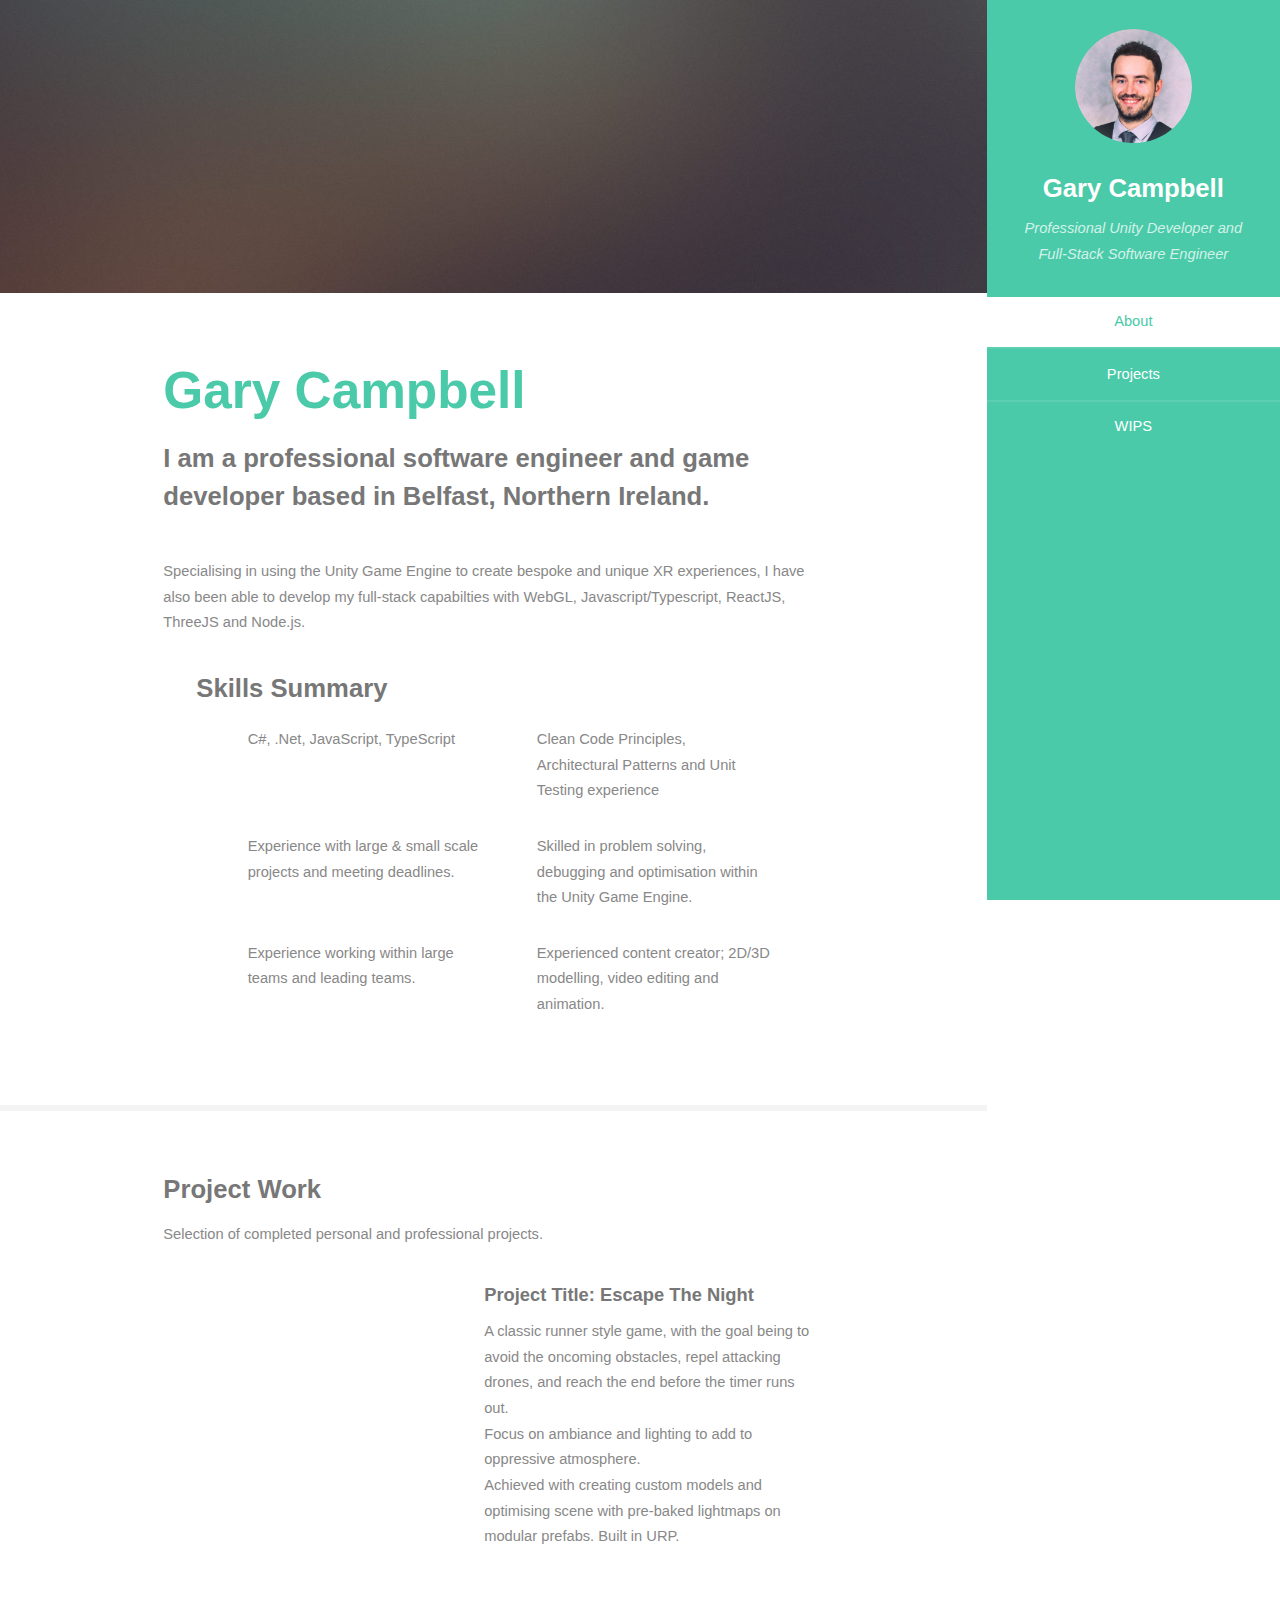
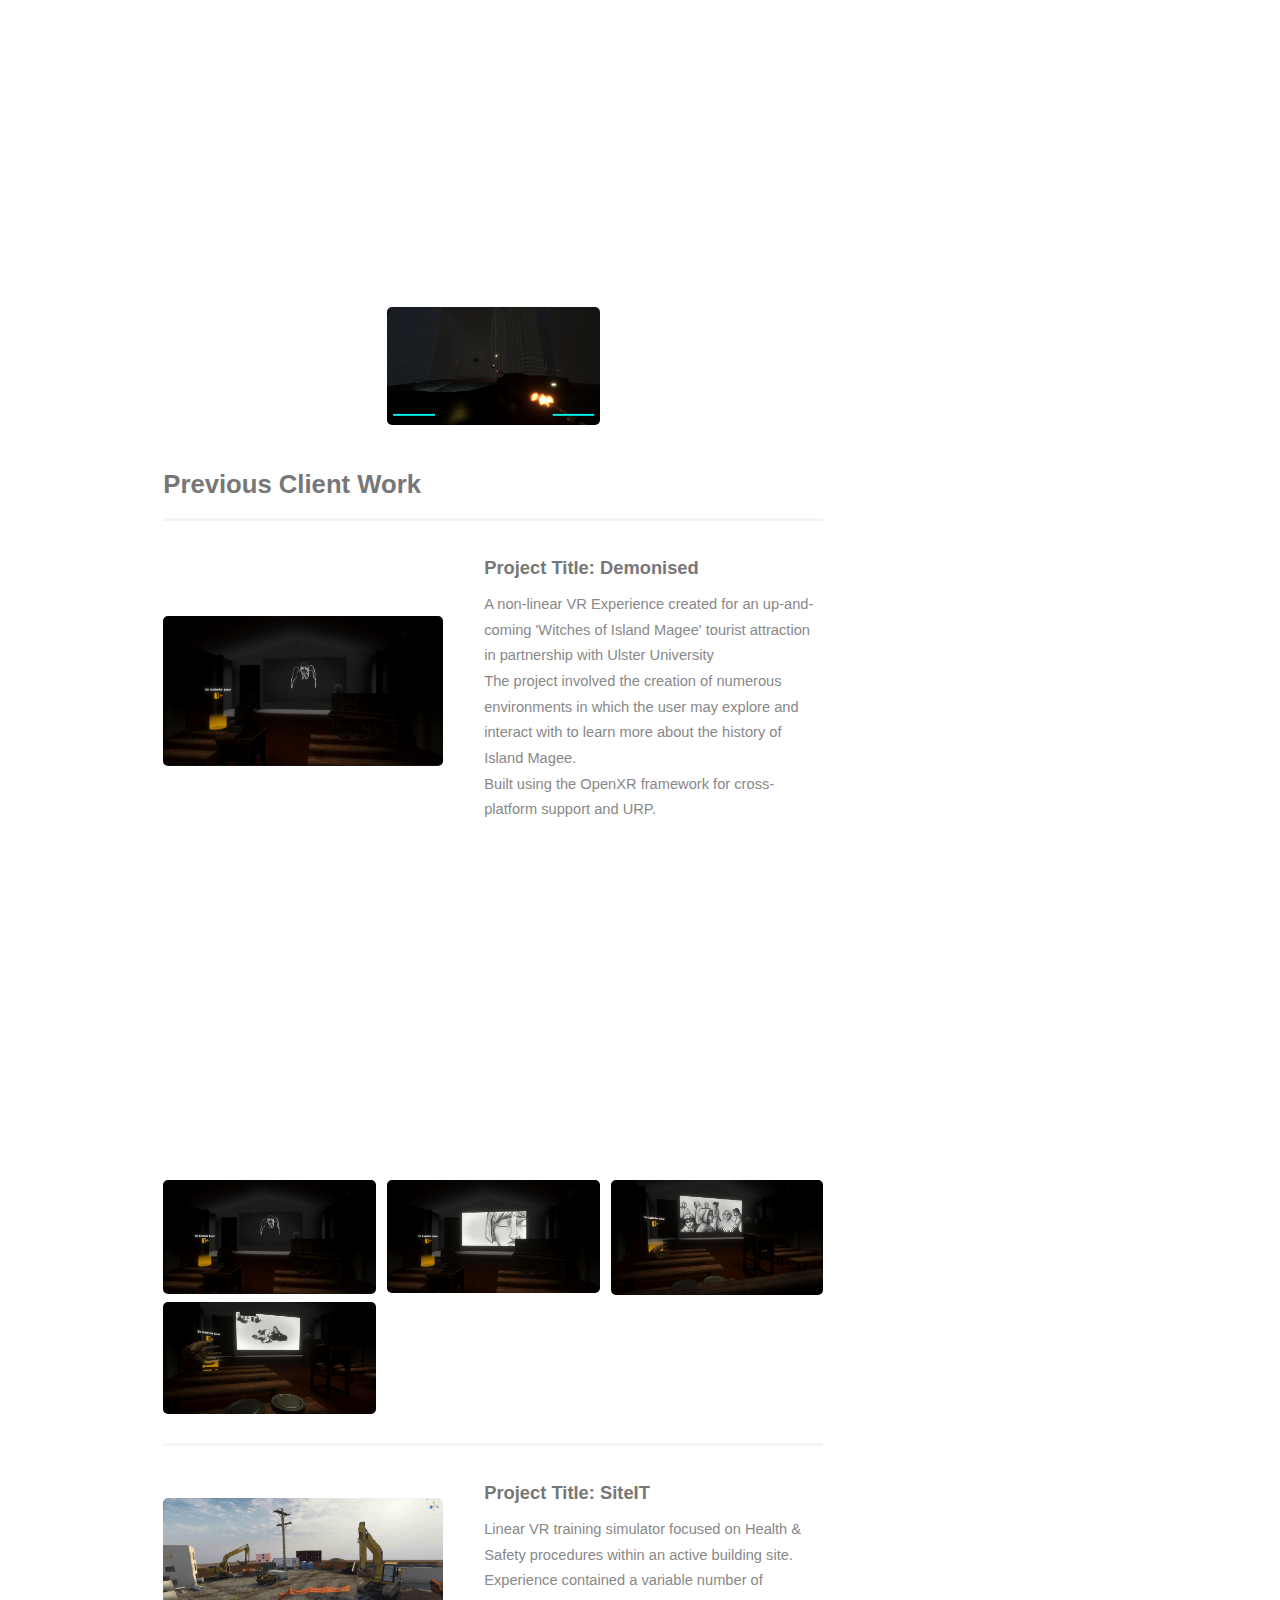
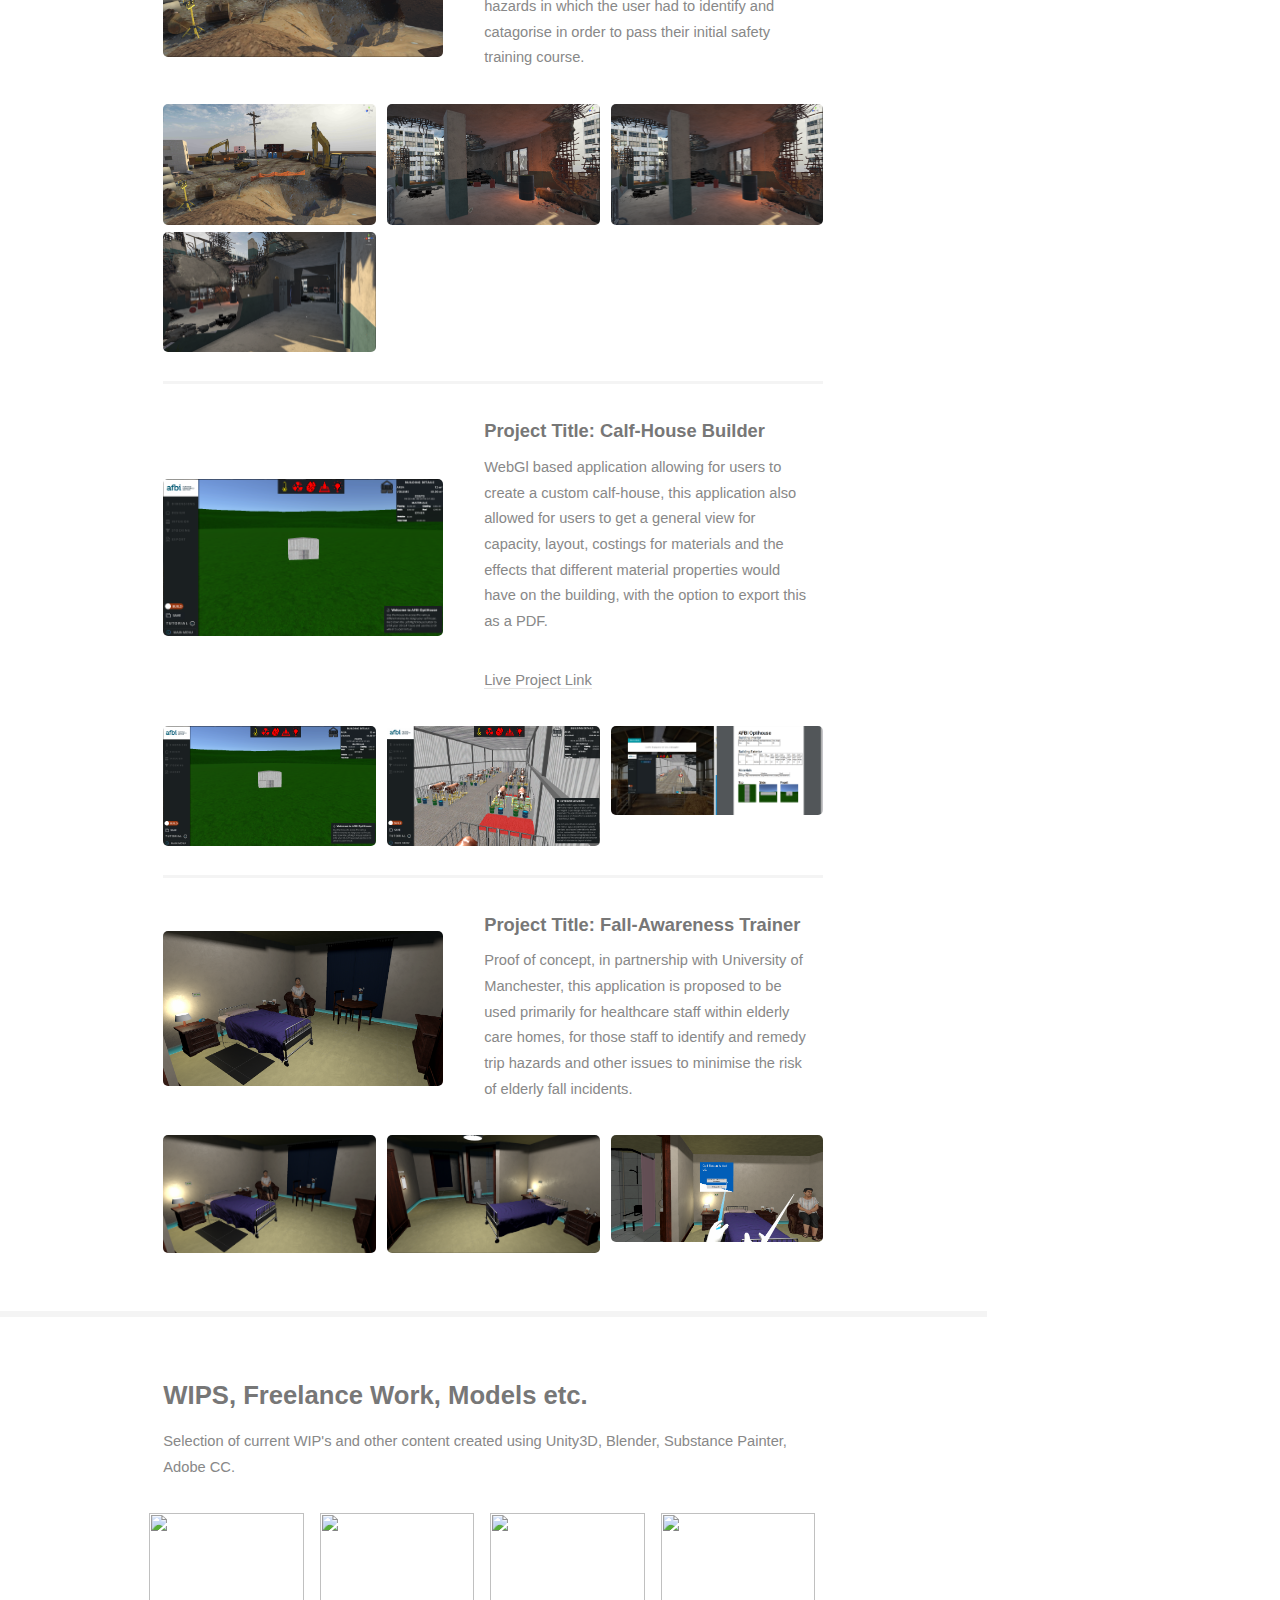
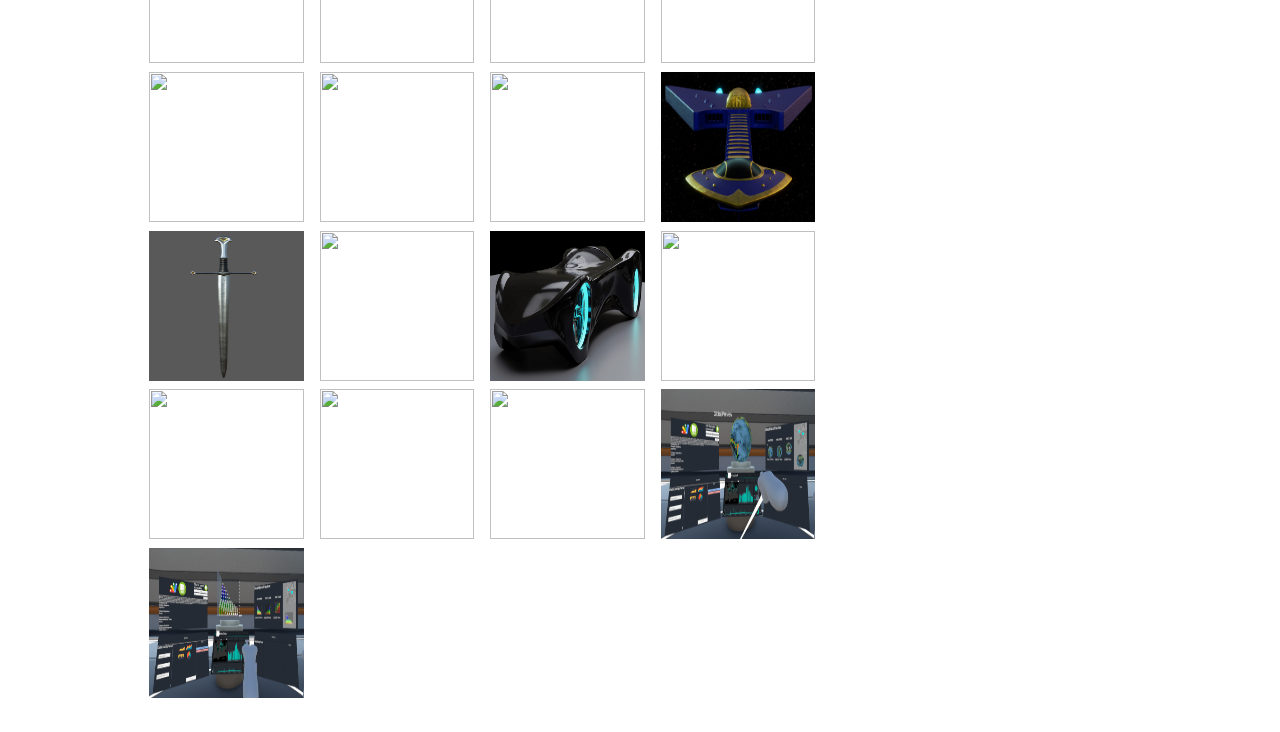
==== commit 95045fb8: "Updated WIPs to lightbox gallery" ====
--- a/index.html
+++ b/index.html
@@ -6,6 +6,7 @@
     <meta charset="utf-8" />
     <meta name="viewport" content="width=device-width, initial-scale=1, user-scalable=no" />
     <link rel="stylesheet" href="assets/css/main.css" />
+    <link rel="stylesheet" href="assets/css/lightbox.css" />
 </head>
 <body class="is-preload">
 
@@ -77,7 +78,6 @@
                     </video>
                 </div>
             </section>-->
-
             <!-- Three -->
             <section id="three">
                 <div class="container">
@@ -180,35 +180,233 @@
                     </div>
                 </div>
             </section>
+
             <section id="four">
                 <div class="container">
-                    <h4>WIPs, Models Etc.</h4>
-                    <!--<span class="image fit"><img src="images/banner.jpg" alt="" /></span>-->
-                    <div class="box alt">
-                        <div class="row gtr-50 gtr-uniform">
-                            <div class="col-4"><a href="images/WIPS/Wolves1.png" /><span class="image fit"><img src="images/WIPS/Wolves1.png" alt="" /></span></div>
-                            <div class="col-4"><a href="images/WIPS/Wolves2.png" /><span class="image fit"><img src="images/WIPS/Wolves2.png" alt="" /></span></div>
-                            <div class="col-4"><a href="images/WIPS/Wolves3.png" /><span class="image fit"><img src="images/WIPS/Wolves3.png" alt="" /></span></div>
-                            <div class="col-4"><a href="images/WIPS/WIP (10).png" /><span class="image fit"><img src="images/WIPS/WIP (10).png" alt="" /></span></div>
-                            <div class="col-4"><a href="images/WIPS/WIP (11).png" /><span class="image fit"><img src="images/WIPS/WIP (11).png" alt="" /></span></div>
-                            <div class="col-4"><a href="images/WIPS/WIP (12).png" /><span class="image fit"><img src="images/WIPS/WIP (12).png" alt="" /></span></div>
-                            <div class="col-4"><a href="images/WIPS/WIP (13).png" /><span class="image fit"><img src="images/WIPS/WIP (13).png" alt="" /></span></div>
-                            <div class="col-4"><a href="images/WIPS/WIP (14).png" /><span class="image fit"><img src="images/WIPS/WIP (14).png" alt="" /></span></div>
-                            <div class="col-4"><a href="images/WIPS/WIP (15).png" /><span class="image fit"><img src="images/WIPS/WIP (15).png" alt="" /></span></div>
-                            <div class="col-4"><a href="images/WIPS/WIP (9).png" /><span class="image fit"><img src="images/WIPS/WIP (9).png" alt="" /></span></div>
-                            <div class="col-4"><a href="images/WIPS/WIP (1).png" /><span class="image fit"><img src="images/WIPS/WIP (1).png" alt="" /></span></div>
-                            <div class="col-4"><a href="images/WIPS/WIP (2).png" /><span class="image fit"><img src="images/WIPS/WIP (2).png" alt="" /></span></div>
-                            <div class="col-4"><a href="images/WIPS/WIP (4).png" /><span class="image fit"><img src="images/WIPS/WIP (4).png" alt="" /></span></div>
-                            <div class="col-4"><a href="images/WIPS/WIP (5).png" /><span class="image fit"><img src="images/WIPS/WIP (5).png" alt="" /></span></div>
-                            <div class="col-4"><a href="images/WIPS/WIP (6).png" /><span class="image fit"><img src="images/WIPS/WIP (6).png" alt="" /></span></div>
-                            <div class="col-4"><a href="images/WIPS/WIP (7).png" /><span class="image fit"><img src="images/WIPS/WIP (7).png" alt="" /></span></div>
-                            <div class="col-4"><a href="images/WIPS/WIP (8).png" /><span class="image fit"><img src="images/WIPS/WIP (8).png" alt="" /></span></div>
+                    <h3>WIPS, Freelance Work, Models etc.</h3>
+                    <p>Selection of current WIP's and other content created using Unity3D, Blender, Substance Painter, Adobe CC.</p>
+                    <div class="row">
+                        <div class="column">
+                            <img src="images/WIPS/Wolves1.png" style="width:100%; height: 150px;" onclick="openModal();currentSlide(1)" class="hover-shadow cursor">
+                        </div>
+                        <div class="column">
+                            <img src="images/WIPS/Wolves2.png" style="width: 100%; height: 150px;" onclick="openModal();currentSlide(2)" class="hover-shadow cursor">
+                        </div>
+                        <div class="column">
+                            <img src="images/WIPS/Wolves3.png" style="width: 100%; height: 150px;" onclick="openModal();currentSlide(3)" class="hover-shadow cursor">
+                        </div>
+                        <div class="column">
+                            <img src="images/WIPS/WIP (1).png" style="width: 100%; height: 150px;" onclick="openModal();currentSlide(4)" class="hover-shadow cursor">
+                        </div>
+                        <div class="column">
+                            <img src="images/WIPS/WIP (2).png" style="width: 100%; height: 150px;" onclick="openModal();currentSlide(5)" class="hover-shadow cursor">
+                        </div>
+                        <div class="column">
+                            <img src="images/WIPS/WIP (4).png" style="width: 100%; height: 150px;" onclick="openModal();currentSlide(6)" class="hover-shadow cursor">
+                        </div>
+                        <div class="column">
+                            <img src="images/WIPS/WIP (5).png" style="width: 100%; height: 150px;" onclick="openModal();currentSlide(7)" class="hover-shadow cursor">
+                        </div>
+                        <div class="column">
+                            <img src="images/WIPS/WIP (6).png" style="width: 100%; height: 150px;" onclick="openModal();currentSlide(8)" class="hover-shadow cursor">
+                        </div>
+                        <div class="column">
+                            <img src="images/WIPS/WIP (7).png" style="width: 100%; height: 150px;" onclick="openModal();currentSlide(9)" class="hover-shadow cursor">
+                        </div>
+                        <div class="column">
+                            <img src="images/WIPS/WIP (8).png" style="width: 100%; height: 150px;" onclick="openModal();currentSlide(10)" class="hover-shadow cursor">
+                        </div>
+                        <div class="column">
+                            <img src="images/WIPS/WIP (9).png" style="width: 100%; height: 150px;" onclick="openModal();currentSlide(11)" class="hover-shadow cursor">
+                        </div>
+                        <div class="column">
+                            <img src="images/WIPS/WIP (10).png" style="width: 100%; height: 150px;" onclick="openModal();currentSlide(12)" class="hover-shadow cursor">
+                        </div>
+                        <div class="column">
+                            <img src="images/WIPS/WIP (11).png" style="width: 100%; height: 150px;" onclick="openModal();currentSlide(13)" class="hover-shadow cursor">
+                        </div>
+                        <div class="column">
+                            <img src="images/WIPS/WIP (12).png" style="width: 100%; height: 150px;" onclick="openModal();currentSlide(14)" class="hover-shadow cursor">
+                        </div>
+                        <div class="column">
+                            <img src="images/WIPS/WIP (13).png" style="width: 100%; height: 150px;" onclick="openModal();currentSlide(15)" class="hover-shadow cursor">
+                        </div>
+                        <div class="column">
+                            <img src="images/WIPS/WIP (14).png" style="width: 100%; height: 150px;" onclick="openModal();currentSlide(16)" class="hover-shadow cursor">
+                        </div>
+                        <div class="column">
+                            <img src="images/WIPS/WIP (15).png" style="width: 100%; height: 150px;" onclick="openModal();currentSlide(17)" class="hover-shadow cursor">
+                        </div>
+
+                    </div>
+
+                    <div id="myModal" class="modal">
+                        <span class="close cursor" onclick="closeModal()">&times;</span>
+                        <div class="modal-content">
+
+                            <div class="mySlides">
+                                <div class="numbertext">1 / 17</div>
+                                <img src="images/WIPS/Wolves1.png" style="width:100%">
+                            </div>
+
+                            <div class="mySlides">
+                                <div class="numbertext">2 / 17</div>
+
+                                <img src="images/WIPS/Wolves2.png" style="width:100%">
+                            </div>
+
+                            <div class="mySlides">
+                                <div class="numbertext">3 / 17</div>
+
+                                <img src="images/WIPS/Wolves3.png" style="width:100%">
+                            </div>
+
+                            <div class="mySlides">
+                                <div class="numbertext">4 / 17</div>
+
+                                <img src="images/WIPS/WIP (1).png" style="width:100%">
+                            </div>
+
+                            <div class="mySlides">
+                                <div class="numbertext">5 / 17</div>
+                                <img src="images/WIPS/WIP (2).png" style="width:100%">
+                            </div>
+                            <div class="mySlides">
+                                <div class="numbertext">6 / 17</div>
+
+                                <img src="images/WIPS/WIP (4).png" style="width:100%">
+                            </div>
+
+                            <div class="mySlides">
+                                <div class="numbertext">7 / 17</div>
+
+                                <img src="images/WIPS/WIP (5).png" style="width:100%">
+                            </div>
+
+                            <div class="mySlides">
+                                <div class="numbertext">8 / 17</div>
+
+                                <img src="images/WIPS/WIP (6).png" style="width:100%">
+                            </div>
+
+                            <div class="mySlides">
+                                <div class="numbertext">9 / 17</div>
+
+                                <img src="images/WIPS/WIP (7).png" style="width:100%">
+                            </div>
+
+                            <div class="mySlides">
+                                <div class="numbertext">10 / 17</div>
+
+                                <img src="images/WIPS/WIP (8).png" style="width:100%">
+                            </div>
+
+                            <div class="mySlides">
+                                <div class="numbertext">11 / 17</div>
+
+                                <img src="images/WIPS/WIP (9).png" style="width:100%">
+                            </div>
+
+                            <div class="mySlides">
+                                <div class="numbertext">12 / 17</div>
+
+                                <img src="images/WIPS/WIP (10).png" style="width:100%">
+                            </div>
+
+                            <div class="mySlides">
+                                <div class="numbertext">13 / 17</div>
+
+                                <img src="images/WIPS/WIP (11).png" style="width:100%">
+                            </div>
+
+                            <div class="mySlides">
+                                <div class="numbertext">14 / 17</div>
+
+                                <img src="images/WIPS/WIP (12).png" style="width:100%">
+                            </div>
+
+                            <div class="mySlides">
+                                <div class="numbertext">15 / 17</div>
+
+                                <img src="images/WIPS/WIP (13).png" style="width:100%">
+                            </div>
+
+                            <div class="mySlides">
+                                <div class="numbertext">16 / 17</div>
+
+                                <img src="images/WIPS/WIP (14).png" style="width:100%">
+                            </div>
+
+                            <div class="mySlides">
+                                <div class="numbertext">17 / 17</div>
+
+                                <img src="images/WIPS/WIP (15).png" style="width:100%">
+                            </div>
+
+                            <a class="prev" onclick="plusSlides(-1)">&#10094;</a>
+                            <a class="next" onclick="plusSlides(1)">&#10095;</a>
+
+                            <div class="caption-container">
+                                <p id="caption"></p>
+                            </div>
+
+                            <div class="column">
+                                <img class="demo cursor" src="images/WIPS/Wolves1.png" style="width:100%" onclick="currentSlide(1)" alt="Combat/Enemy Wave Mechanics">
+                            </div>
+                            <div class="column">
+                                <img class="demo cursor" src="images/WIPS/Wolves2.png" style="width:100%" onclick="currentSlide(2)" alt="Combat/Enemy Wave Mechanics">
+                            </div>
+                            <div class="column">
+                                <img class="demo cursor" src="images/WIPS/Wolves3.png" style="width:100%" onclick="currentSlide(3)" alt="Combat/Enemy Wave Mechanics">
+                            </div>
+                            <div class="column">
+                                <img class="demo cursor" src="images/WIPS/WIP (1).png" style="width:100%" onclick="currentSlide(4)" alt="Environment Design">
+                            </div>
+                            <div class="column">
+                                <img class="demo cursor" src="images/WIPS/WIP (2).png" style="width:100%" onclick="currentSlide(5)" alt="Environment Design vs Reference Image">
+                            </div>
+                            <div class="column">
+                                <img class="demo cursor" src="images/WIPS/WIP (4).png" style="width:100%" onclick="currentSlide(6)" alt="Environment Design vs Reference Image">
+                            </div>
+                            <div class="column">
+                                <img class="demo cursor" src="images/WIPS/WIP (5).png" style="width:100%" onclick="currentSlide(7)" alt="UI Work Snapshot">
+                            </div>
+                            <div class="column">
+                                <img class="demo cursor" src="images/WIPS/WIP (6).png" style="width:100%" onclick="currentSlide(8)" alt="5555 Model(Freelance)">
+                            </div>
+                            <div class="column">
+                                <img class="demo cursor" src="images/WIPS/WIP (7).png" style="width:100%" onclick="currentSlide(9)" alt="Anduril Model(Personal Piece)">
+                            </div>
+                            <div class="column">
+                                <img class="demo cursor" src="images/WIPS/WIP (8).png" style="width:100%" onclick="currentSlide(10)" alt="Hidden Library(Personal Piece)">
+                            </div>
+                            <div class="column">
+                                <img class="demo cursor" src="images/WIPS/WIP (9).png" style="width:100%" onclick="currentSlide(11)" alt="EscapeTheNight Car Model (Personal Piece)">
+                            </div>
+                            <div class="column">
+                                <img class="demo cursor" src="images/WIPS/WIP (10).png" style="width:100%" onclick="currentSlide(12)" alt="SNES Controller (Personal Piece)">
+                            </div>
+                            <div class="column">
+                                <img class="demo cursor" src="images/WIPS/WIP (11).png" style="width:100%" onclick="currentSlide(13)" alt="Unity Tools/Shader Work - Solar System Generator">
+                            </div>
+                            <div class="column">
+                                <img class="demo cursor" src="images/WIPS/WIP (12).png" style="width:100%" onclick="currentSlide(14)" alt="Unity Tools/Shader Work - Solar System/Planet Hologram">
+                            </div>
+                            <div class="column">
+                                <img class="demo cursor" src="images/WIPS/WIP (13).png" style="width:100%" onclick="currentSlide(15)" alt="Unity Tools/Utility Work - Network Graph Visualsation">
+                            </div>
+                            <div class="column">
+                                <img class="demo cursor" src="images/WIPS/WIP (14).png" style="width:100%" onclick="currentSlide(16)" alt="Unity Tools/Utility Work - Various Visualisations">
+                            </div>
+                            <div class="column">
+                                <img class="demo cursor" src="images/WIPS/WIP (15).png" style="width:100%" onclick="currentSlide(17)" alt="Northern Lights - Various Visualisations">
+                            </div>
+
                         </div>
                     </div>
                 </div>
+            </section>
         </div>
-        </section>
-    </div>
     </div>
 
     <!-- Scripts -->
@@ -220,5 +418,45 @@
     <script src="assets/js/util.js"></script>
     <script src="assets/js/main.js"></script>
 
+
+    <script>
+        function openModal() {
+            document.getElementById("myModal").style.display = "block";
+        }
+
+        function closeModal() {
+            document.getElementById("myModal").style.display = "none";
+        }
+
+        var slideIndex = 1;
+        showSlides(slideIndex);
+
+        function plusSlides(n) {
+            showSlides(slideIndex += n);
+        }
+
+        function currentSlide(n) {
+            showSlides(slideIndex = n);
+        }
+
+        function showSlides(n) {
+            var i;
+            var slides = document.getElementsByClassName("mySlides");
+            var dots = document.getElementsByClassName("demo");
+            var captionText = document.getElementById("caption");
+            if (n > slides.length) { slideIndex = 1 }
+            if (n < 1) { slideIndex = slides.length }
+            for (i = 0; i < slides.length; i++) {
+                slides[i].style.display = "none";
+            }
+            for (i = 0; i < dots.length; i++) {
+                dots[i].className = dots[i].className.replace(" active", "");
+            }
+            slides[slideIndex - 1].style.display = "block";
+            dots[slideIndex - 1].className += " active";
+            captionText.innerHTML = dots[slideIndex - 1].alt;
+        }
+    </script>
+
 </body>
 </html>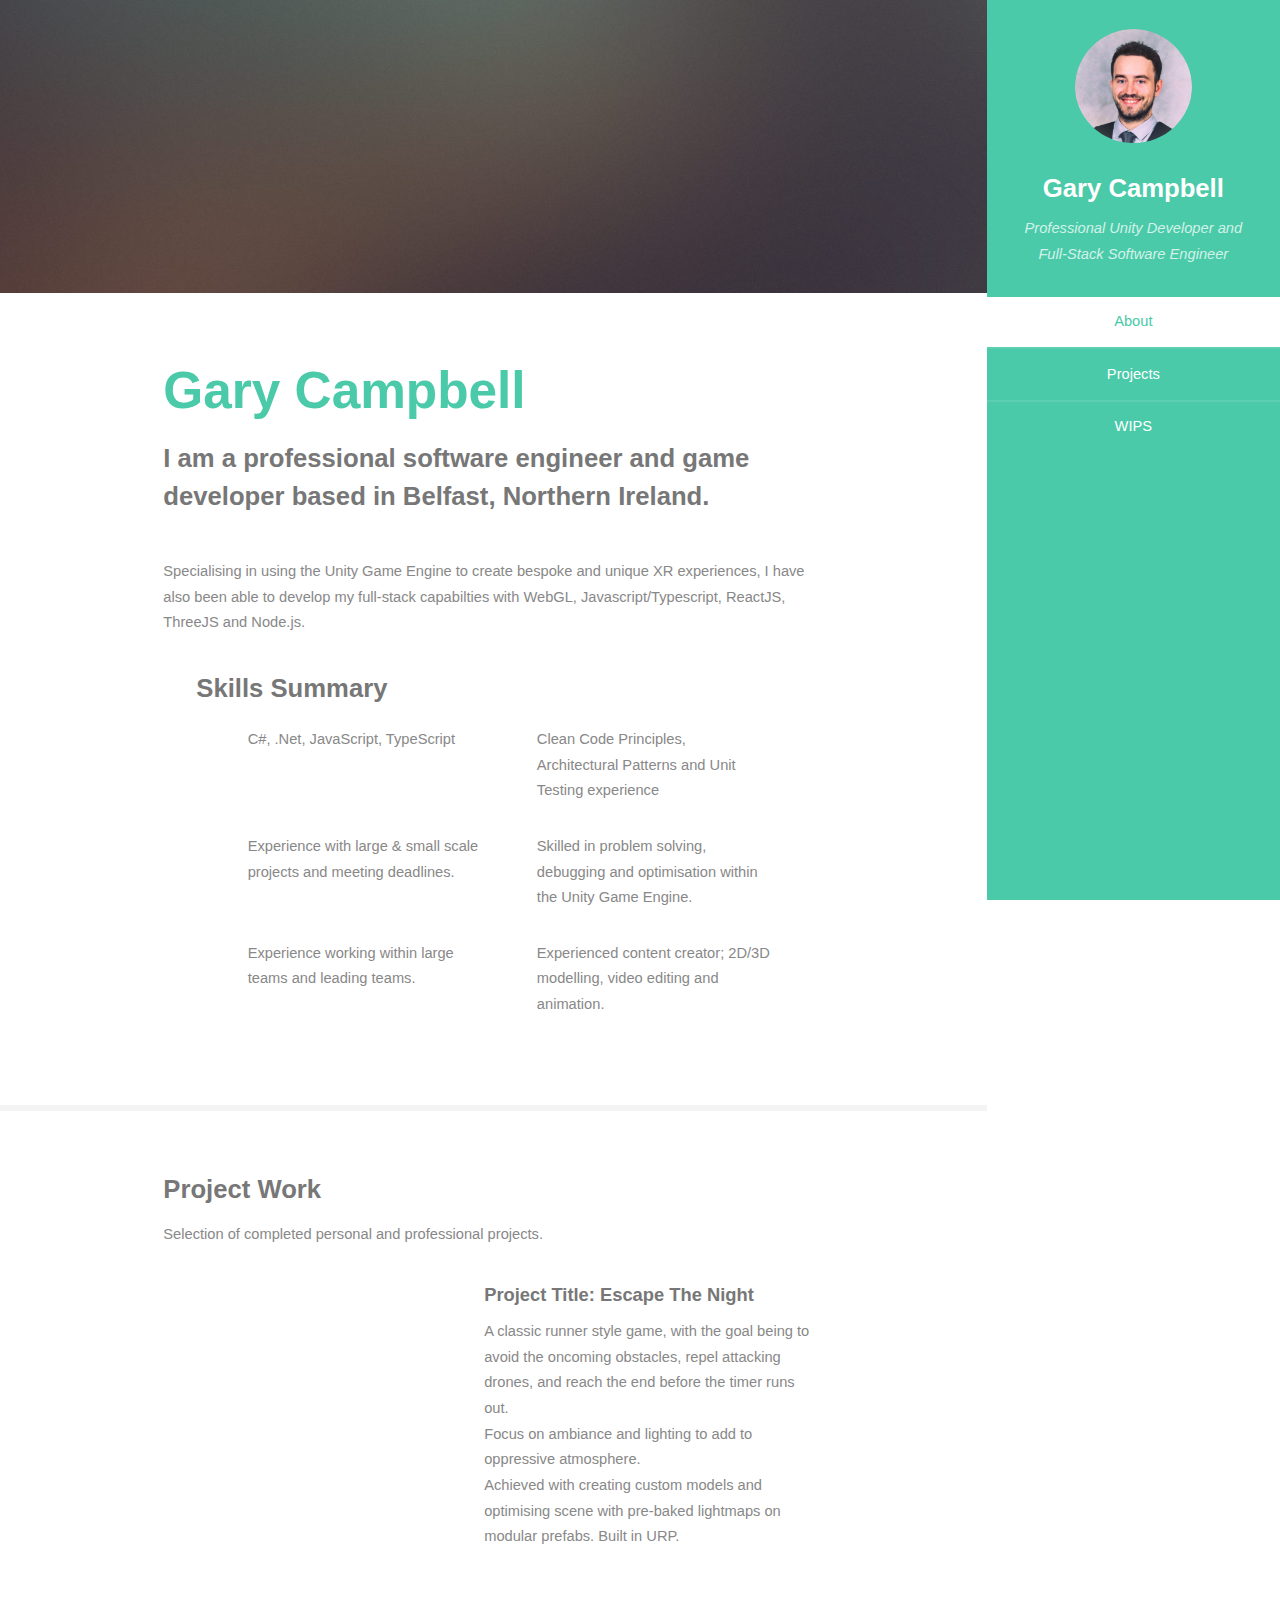
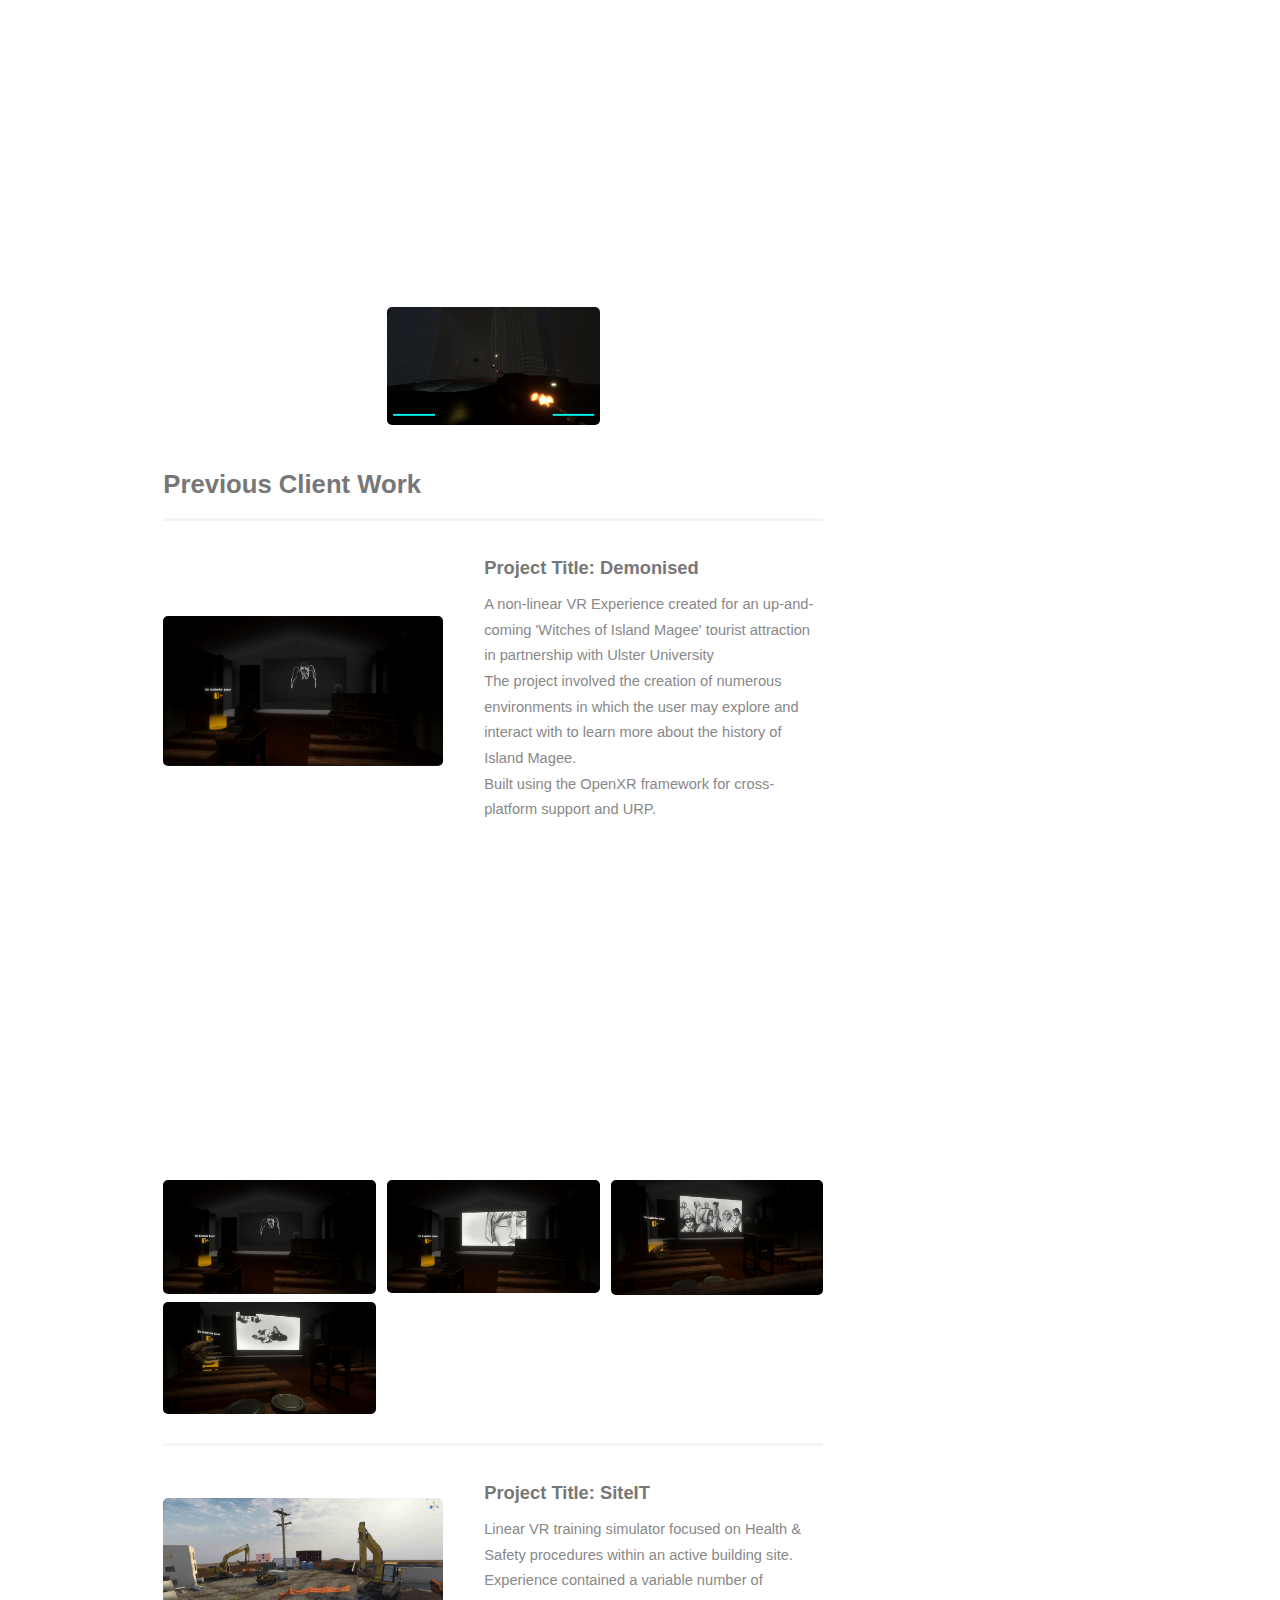
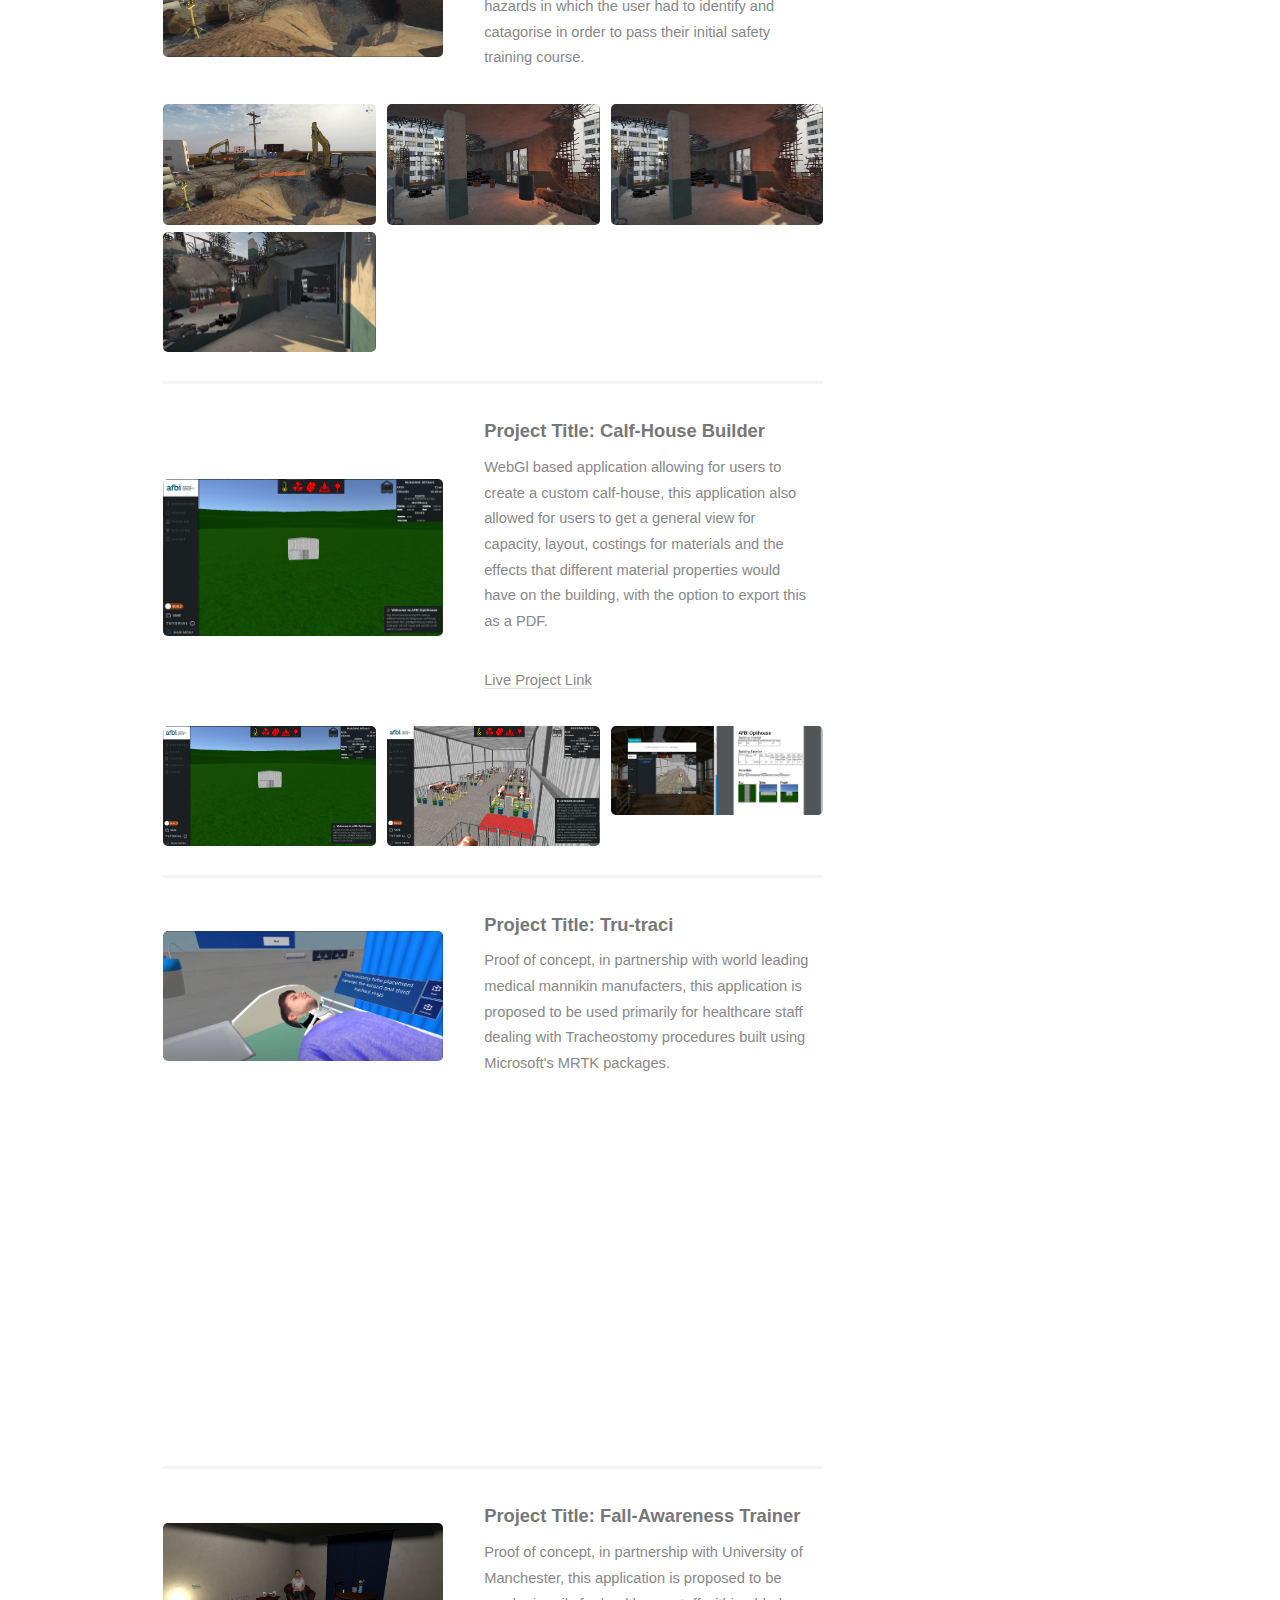
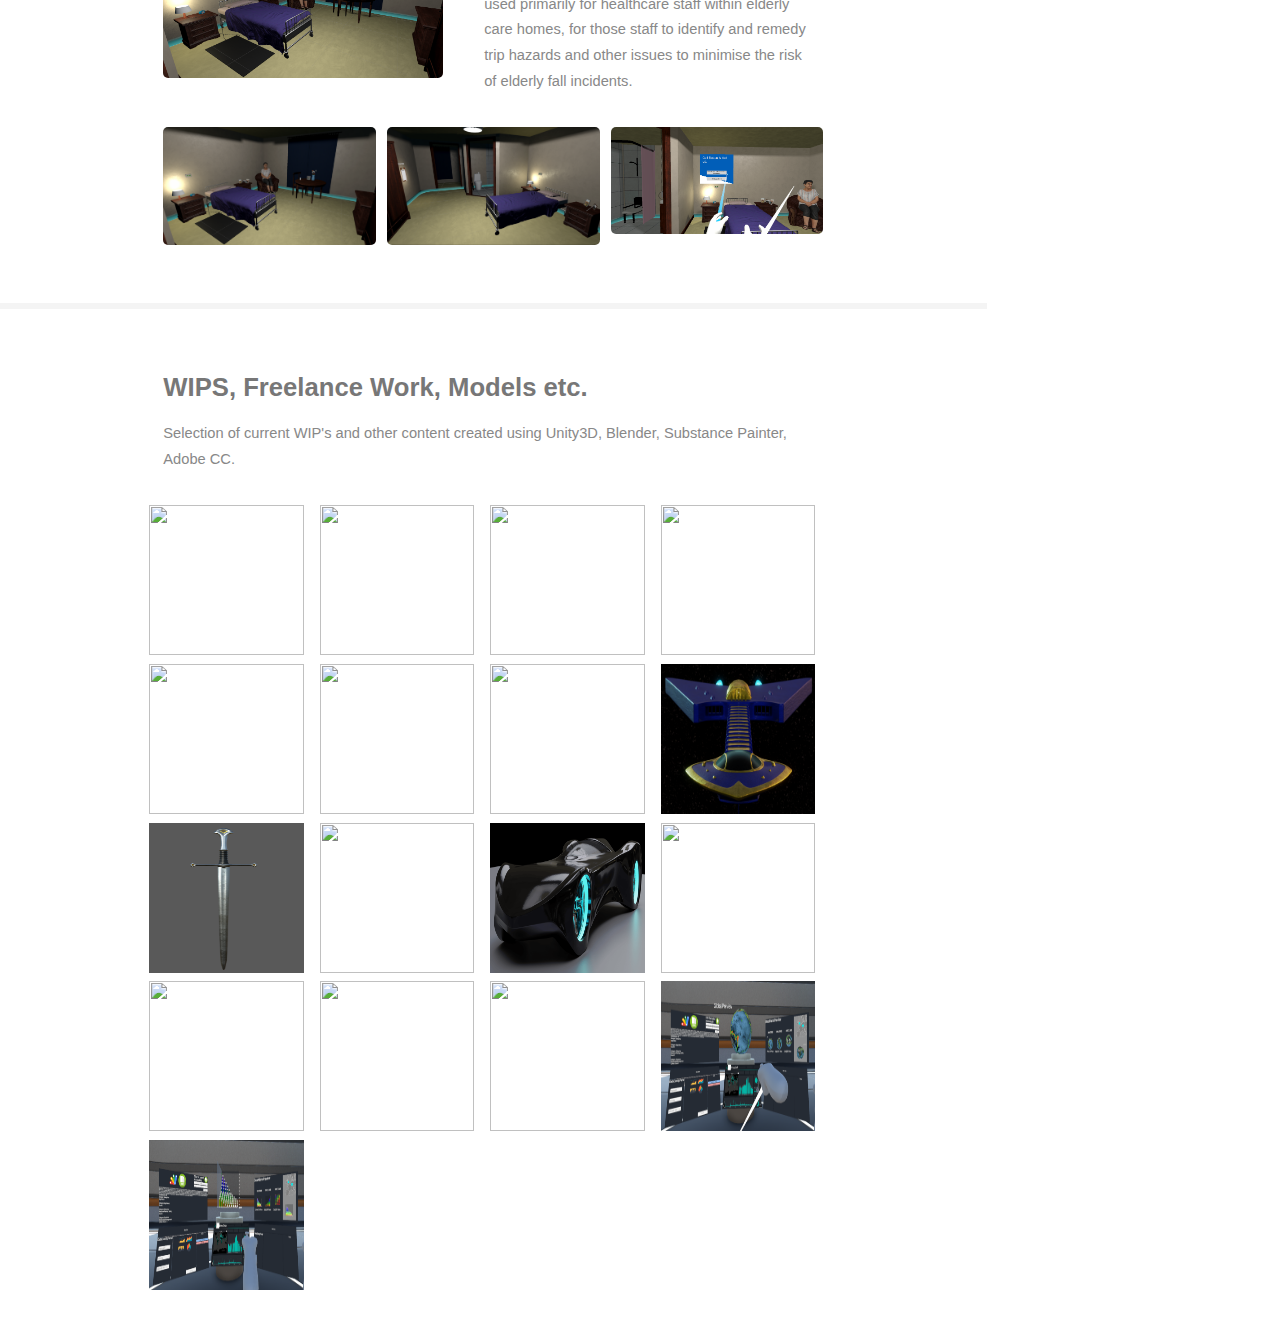
==== commit 40d42452: "added trutraci poc" ====
--- a/index.html
+++ b/index.html
@@ -164,6 +164,20 @@
                             </div>
                         </div>
                         <article>
+                            <a href="#" class="image"><img src="images/portfolio/Hololens2MRTK.png" alt="" /></a>
+                            <div class="inner">
+                                <h4>Project Title: Tru-traci</h4>
+                                <p>Proof of concept, in partnership with world leading medical mannikin manufacters, this application is proposed to be used primarily for healthcare staff dealing with Tracheostomy procedures built using Microsoft's MRTK packages. </p>
+                            </div>
+                        </article>
+                        <div class="box alt">
+                            <div class="center">
+                                <iframe width="420" height="315"
+                                        src="https://www.youtube.com/embed/sneA4apCrIA">
+                                </iframe>
+                            </div>
+                        </div>
+                        <article>
                             <a href="#" class="image"><img src="images/portfolio/FallAwareness1.png" alt="" /></a>
                             <div class="inner">
                                 <h4>Project Title: Fall-Awareness Trainer</h4>
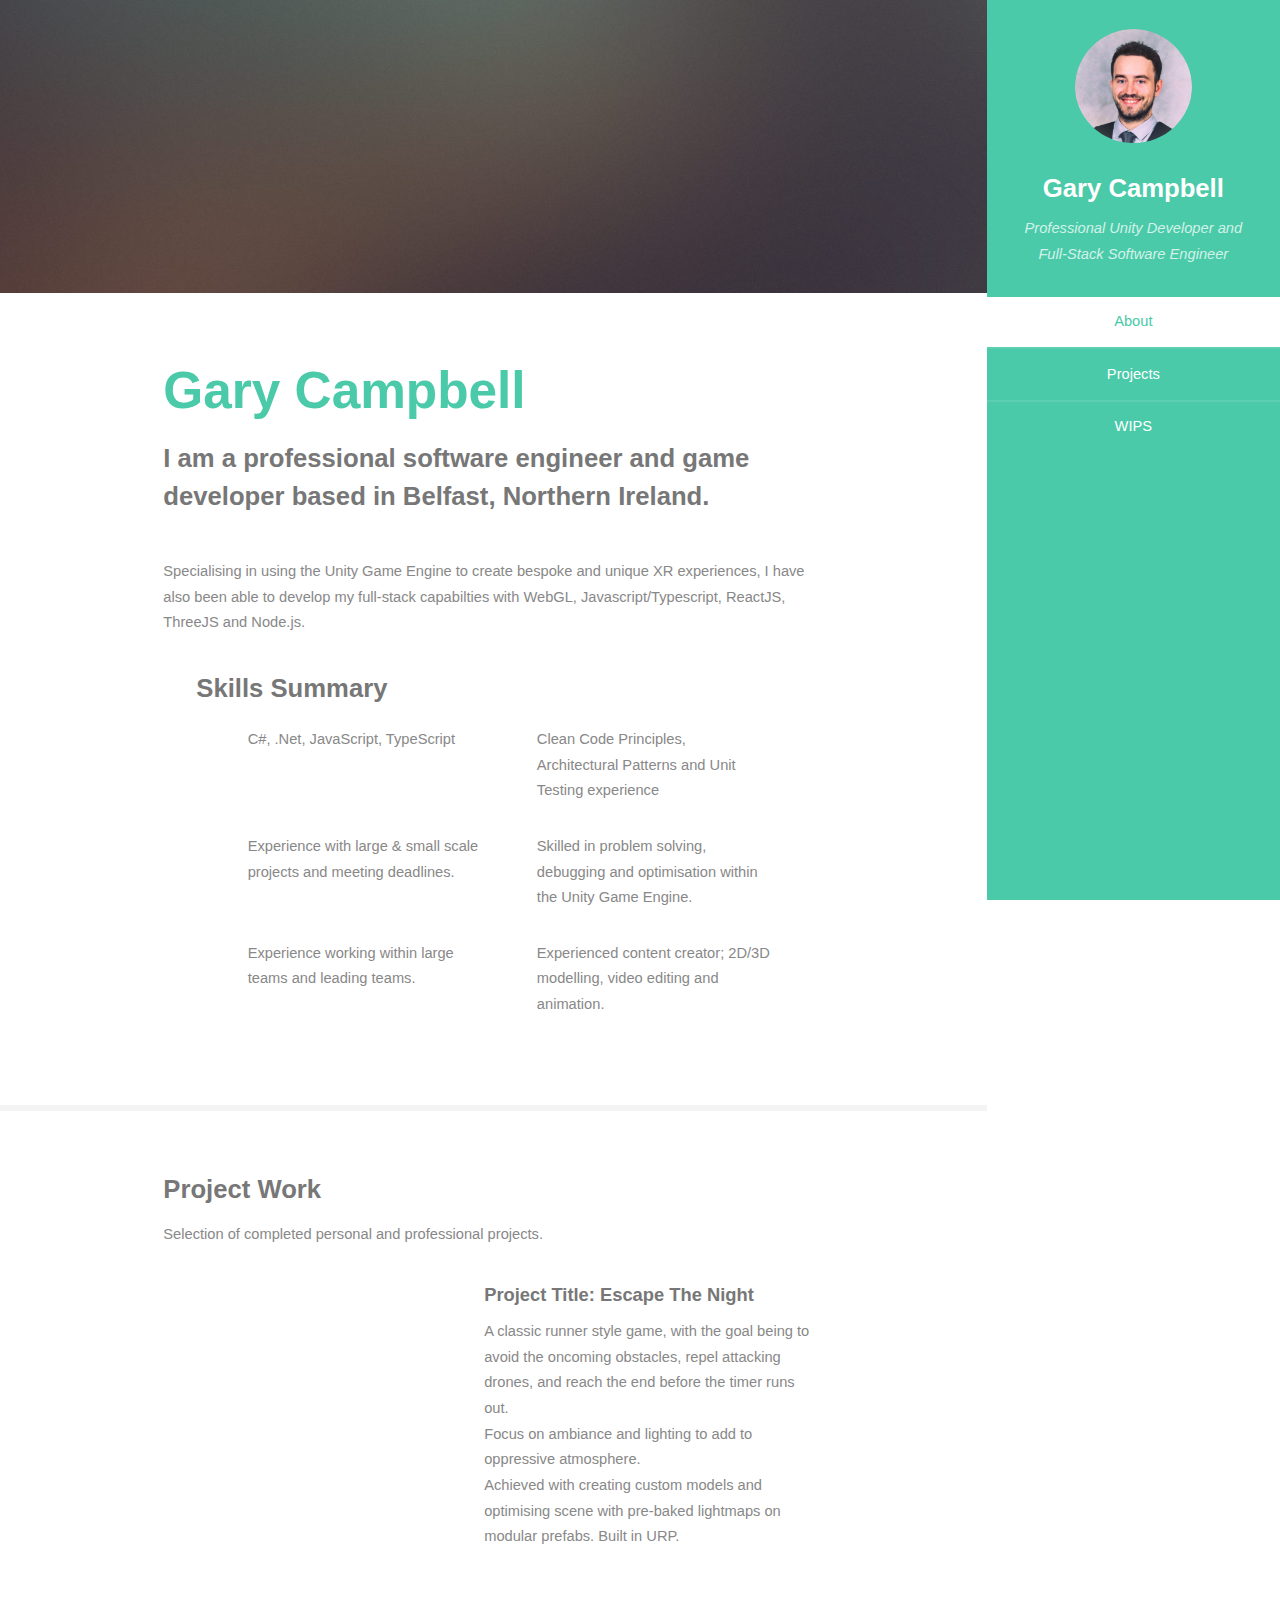
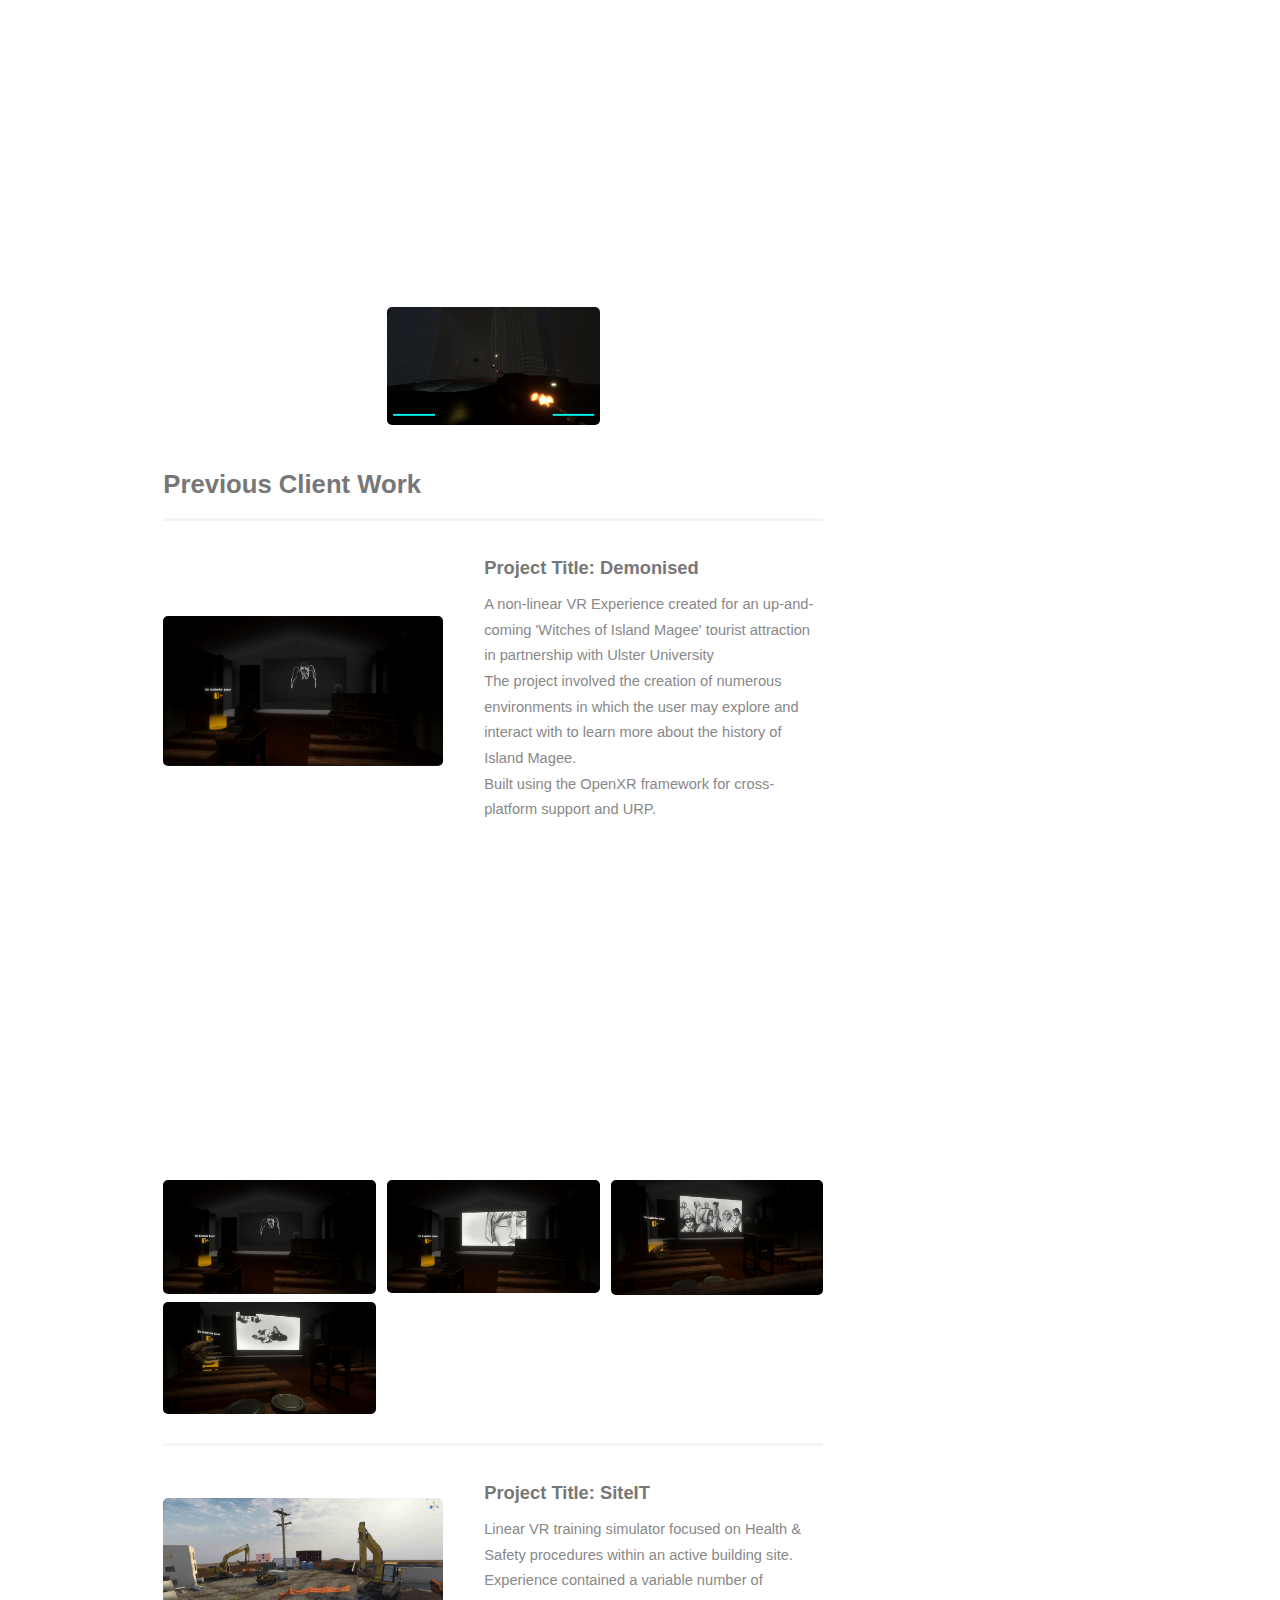
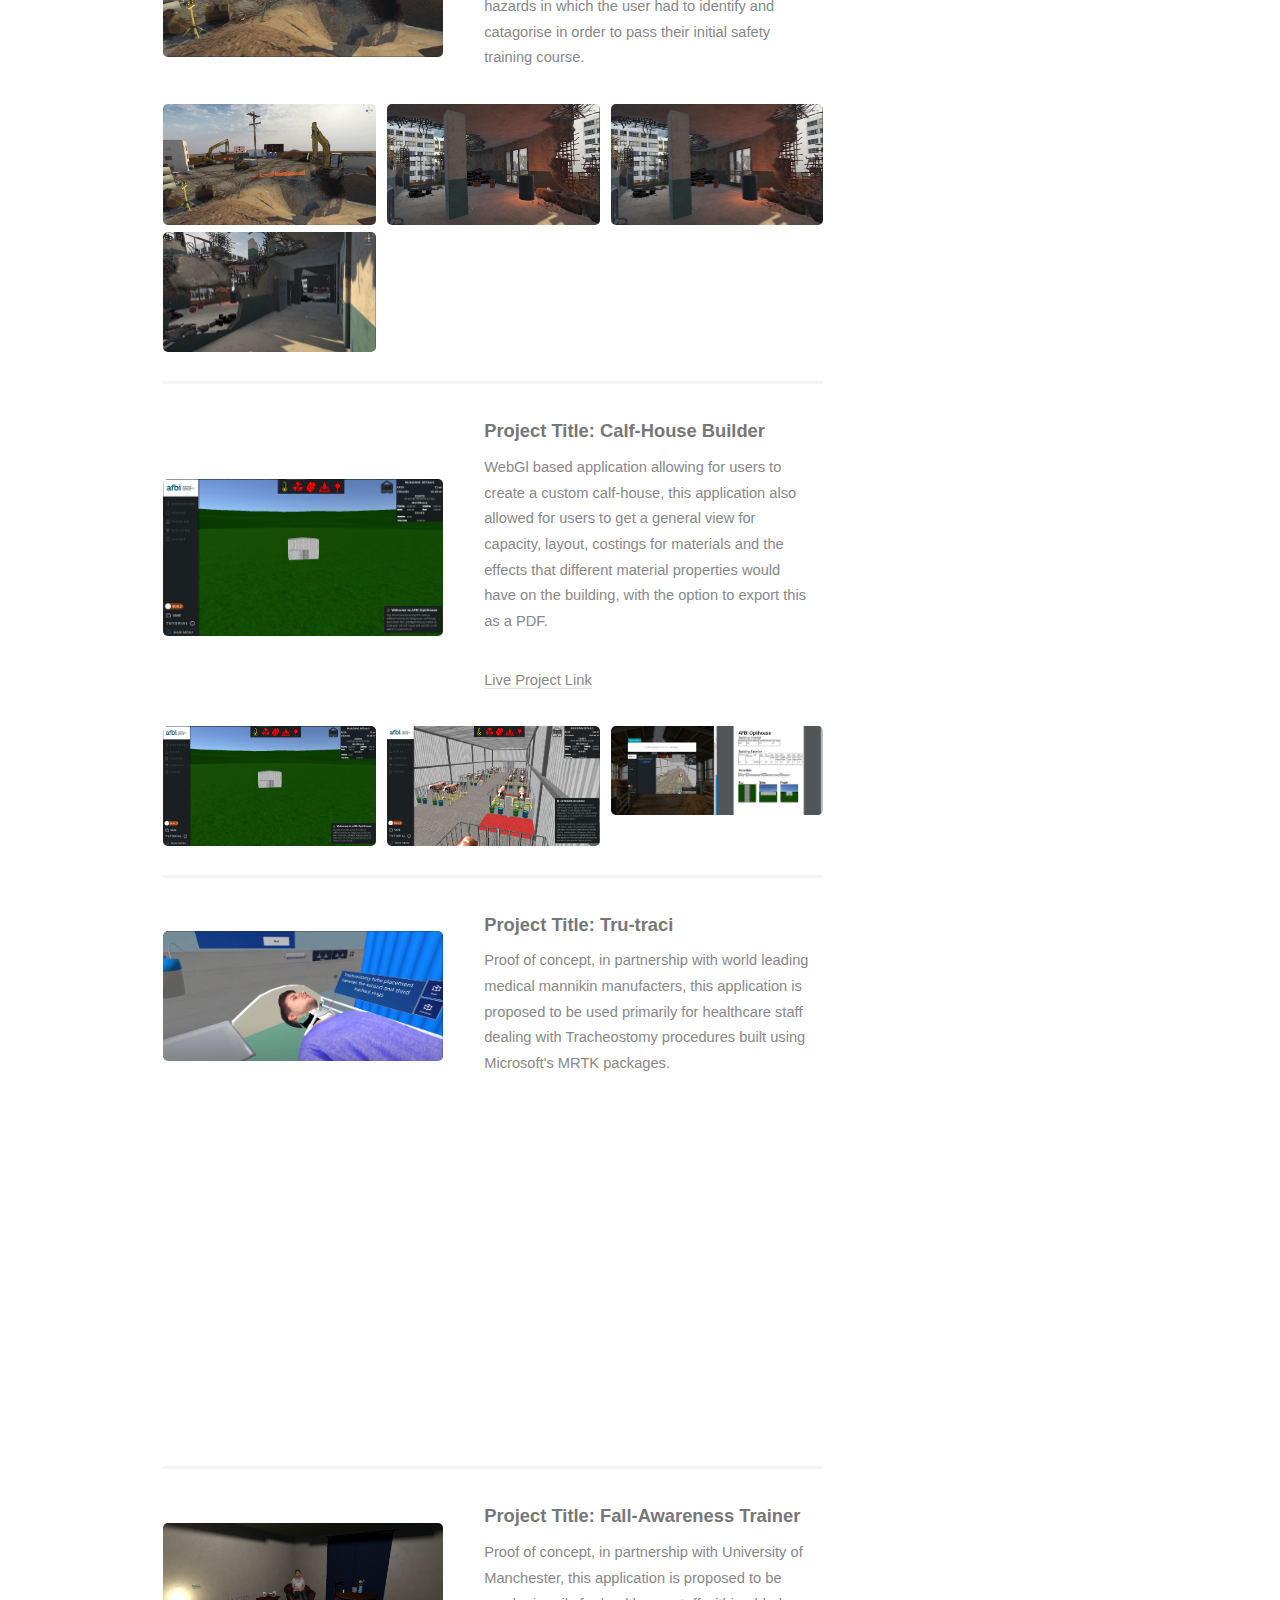
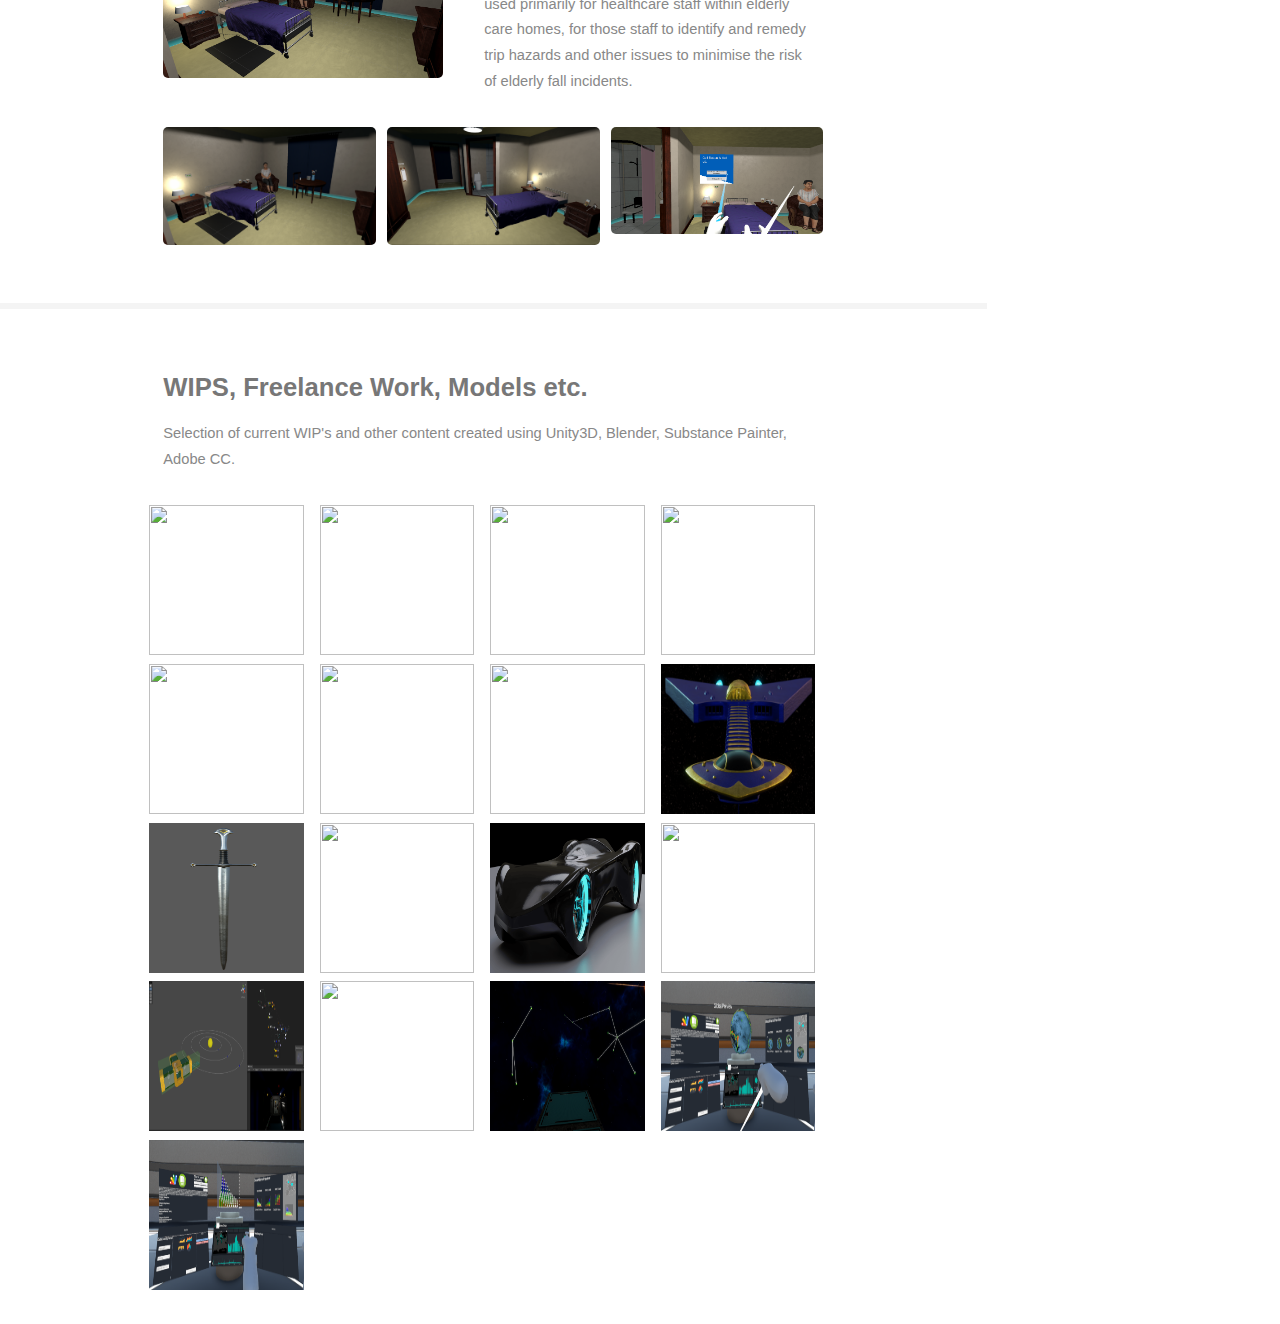
==== commit b7ea78cd: "png format fix" ====
--- a/index.html
+++ b/index.html
@@ -201,13 +201,13 @@
                     <p>Selection of current WIP's and other content created using Unity3D, Blender, Substance Painter, Adobe CC.</p>
                     <div class="row">
                         <div class="column">
-                            <img src="images/WIPS/Wolves1.png" style="width:100%; height: 150px;" onclick="openModal();currentSlide(1)" class="hover-shadow cursor">
-                        </div>
-                        <div class="column">
-                            <img src="images/WIPS/Wolves2.png" style="width: 100%; height: 150px;" onclick="openModal();currentSlide(2)" class="hover-shadow cursor">
-                        </div>
-                        <div class="column">
-                            <img src="images/WIPS/Wolves3.png" style="width: 100%; height: 150px;" onclick="openModal();currentSlide(3)" class="hover-shadow cursor">
+                            <img src="images/WIPS/Wolves1.PNG" style="width:100%; height: 150px;" onclick="openModal();currentSlide(1)" class="hover-shadow cursor">
+                        </div>
+                        <div class="column">
+                            <img src="images/WIPS/Wolves2.PNG" style="width: 100%; height: 150px;" onclick="openModal();currentSlide(2)" class="hover-shadow cursor">
+                        </div>
+                        <div class="column">
+                            <img src="images/WIPS/Wolves3.PNG" style="width: 100%; height: 150px;" onclick="openModal();currentSlide(3)" class="hover-shadow cursor">
                         </div>
                         <div class="column">
                             <img src="images/WIPS/WIP (1).png" style="width: 100%; height: 150px;" onclick="openModal();currentSlide(4)" class="hover-shadow cursor">
@@ -237,13 +237,13 @@
                             <img src="images/WIPS/WIP (10).png" style="width: 100%; height: 150px;" onclick="openModal();currentSlide(12)" class="hover-shadow cursor">
                         </div>
                         <div class="column">
-                            <img src="images/WIPS/WIP (11).png" style="width: 100%; height: 150px;" onclick="openModal();currentSlide(13)" class="hover-shadow cursor">
+                            <img src="images/WIPS/WIP (11).PNG" style="width: 100%; height: 150px;" onclick="openModal();currentSlide(13)" class="hover-shadow cursor">
                         </div>
                         <div class="column">
                             <img src="images/WIPS/WIP (12).png" style="width: 100%; height: 150px;" onclick="openModal();currentSlide(14)" class="hover-shadow cursor">
                         </div>
                         <div class="column">
-                            <img src="images/WIPS/WIP (13).png" style="width: 100%; height: 150px;" onclick="openModal();currentSlide(15)" class="hover-shadow cursor">
+                            <img src="images/WIPS/WIP (13).PNG" style="width: 100%; height: 150px;" onclick="openModal();currentSlide(15)" class="hover-shadow cursor">
                         </div>
                         <div class="column">
                             <img src="images/WIPS/WIP (14).png" style="width: 100%; height: 150px;" onclick="openModal();currentSlide(16)" class="hover-shadow cursor">
